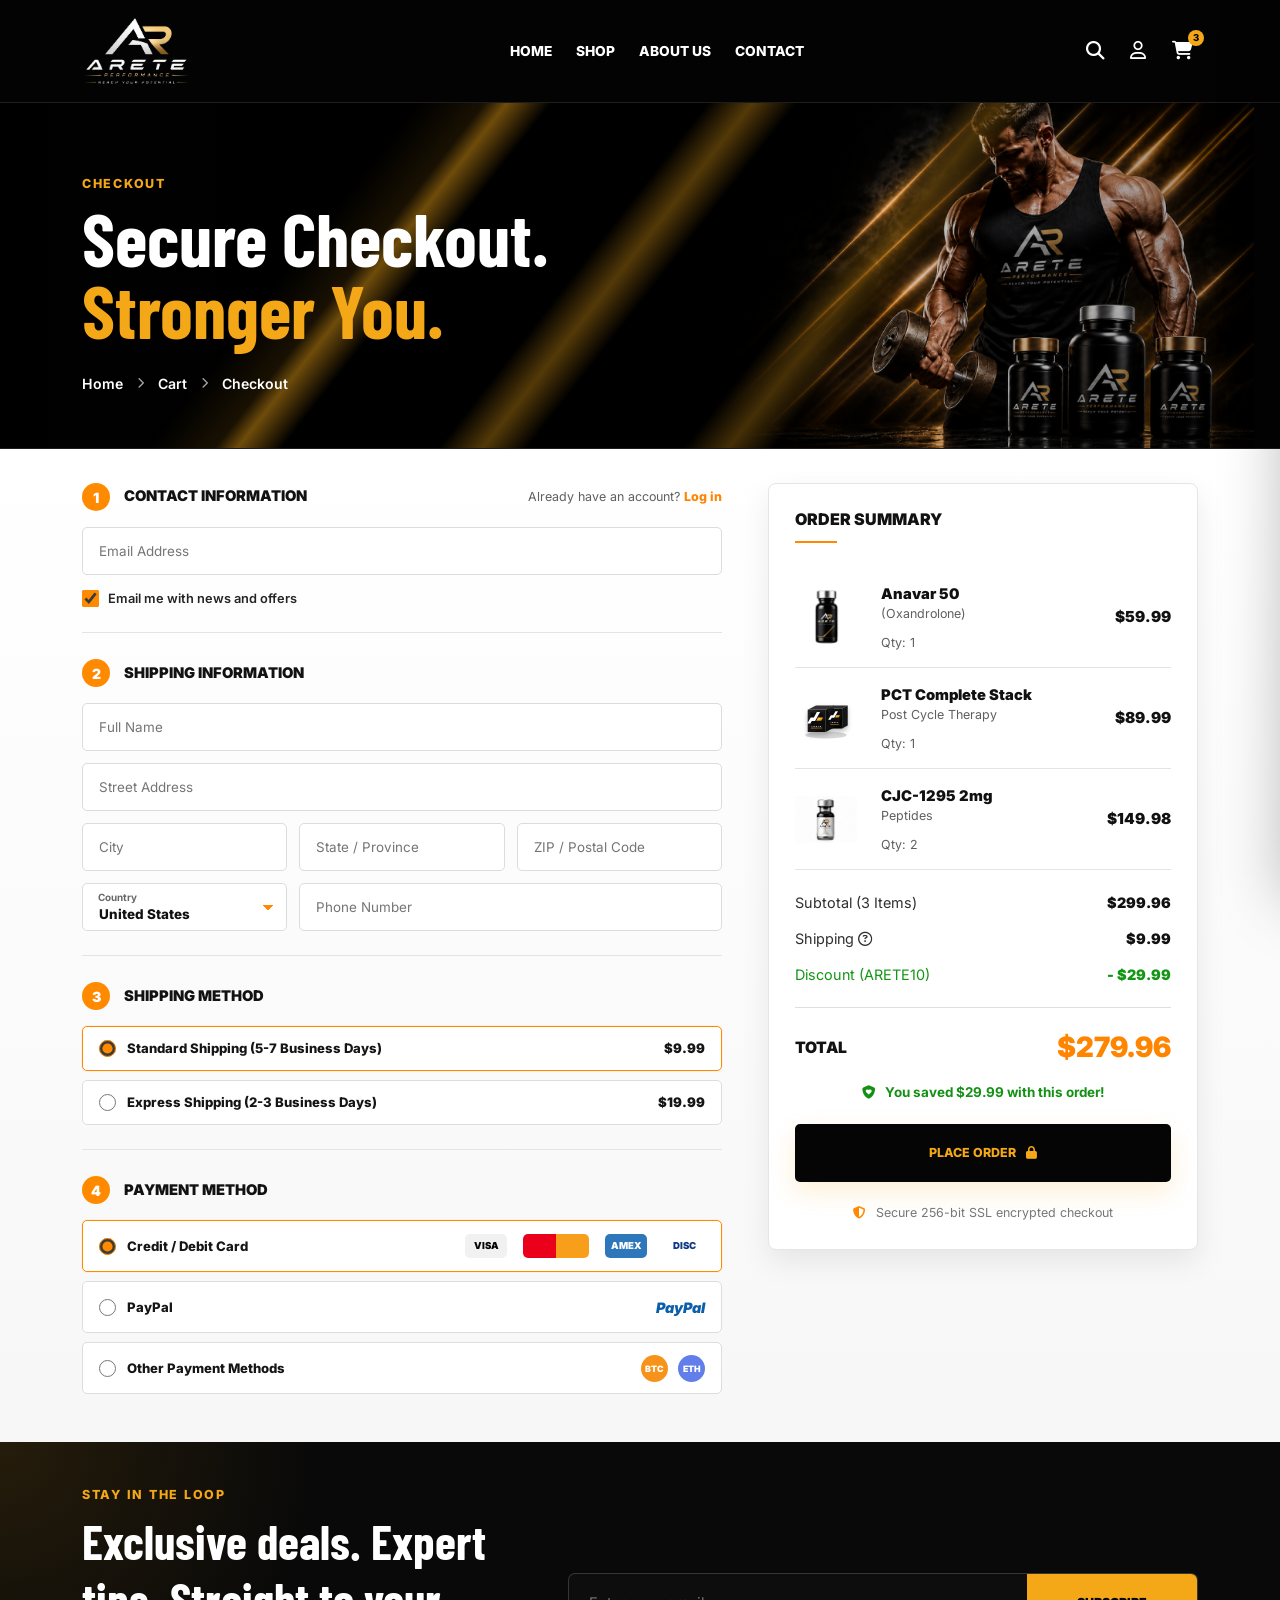
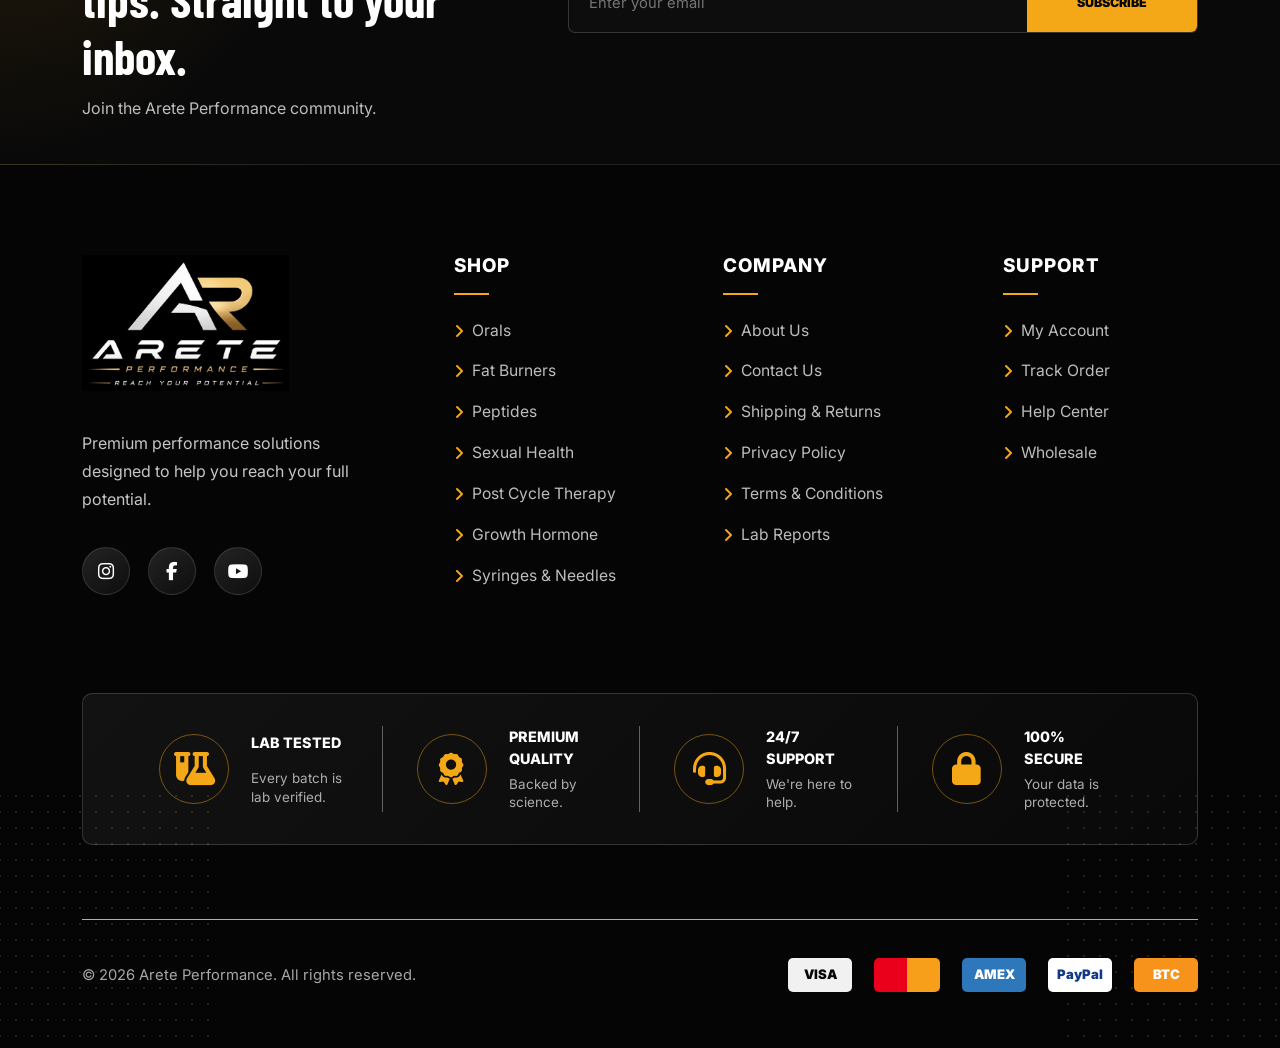
==== checkout.html @ 7a607d38 "backup before execute 007" ====
<!doctype html>
<html lang="en">
<head>
  <meta charset="utf-8">
  <meta name="viewport" content="width=device-width, initial-scale=1">
  <meta name="description" content="Secure checkout for Arete Performance.">
  <title>Checkout | Arete Performance</title>
  <link rel="preconnect" href="https://fonts.googleapis.com">
  <link rel="preconnect" href="https://fonts.gstatic.com" crossorigin>
  <link href="https://fonts.googleapis.com/css2?family=Barlow+Condensed:wght@600;700;800&family=Inter:wght@400;500;600;700;800&display=swap" rel="stylesheet">
  <link href="https://cdn.jsdelivr.net/npm/bootstrap@5.3.3/dist/css/bootstrap.min.css" rel="stylesheet">
  <link href="https://cdnjs.cloudflare.com/ajax/libs/font-awesome/6.7.2/css/all.min.css" rel="stylesheet">
  <link href="assets/css/style.css" rel="stylesheet">
</head>
<body class="checkout-page">
  <header class="site-header">
    <nav class="navbar navbar-expand-lg navbar-dark py-3">
      <div class="container">
        <a class="brand" href="index.html" aria-label="Arete Performance home"><img src="assets/images/logo/logo-transperent.png" alt="Arete Performance"></a>
        <button class="navbar-toggler border-0 shadow-none" type="button" data-bs-toggle="collapse" data-bs-target="#mainNav" aria-controls="mainNav" aria-expanded="false" aria-label="Toggle navigation">
          <span class="navbar-toggler-icon"></span>
        </button>
        <div class="collapse navbar-collapse" id="mainNav">
          <ul class="navbar-nav mx-auto gap-lg-4">
            <li class="nav-item"><a class="nav-link" href="index.html">Home</a></li>
            <li class="nav-item"><a class="nav-link" href="shop.html">Shop</a></li>
            <li class="nav-item"><a class="nav-link" href="index.html#about">About us</a></li>
            <li class="nav-item"><a class="nav-link" href="#contact">Contact</a></li>
          </ul>
          <div class="nav-actions d-flex align-items-center gap-3">
            <button class="icon-btn search-toggle" type="button" aria-label="Search"><i class="fa-solid fa-magnifying-glass"></i></button>
            <button class="icon-btn" type="button" aria-label="Account"><i class="fa-regular fa-user"></i></button>
            <button class="icon-btn cart-btn" type="button" aria-label="Cart"><i class="fa-solid fa-cart-shopping"></i><span class="cart-count">3</span></button>
          </div>
        </div>
      </div>
    </nav>
  </header>

  <main>
    <section class="checkout-hero">
      <div class="container">
        <div class="checkout-hero-copy reveal-up">
          <p class="eyebrow">Checkout</p>
          <h1>Secure Checkout.<br><span>Stronger You.</span></h1>
          <nav class="checkout-breadcrumb" aria-label="Breadcrumb"><a href="index.html">Home</a><i class="fa-solid fa-chevron-right"></i><a href="my-cart.html">Cart</a><i class="fa-solid fa-chevron-right"></i><span>Checkout</span></nav>
        </div>
      </div>
    </section>

    <section class="checkout-main section-space">
      <div class="container">
        <div class="checkout-layout">
          <form class="checkout-form reveal-on-scroll">
            <section class="checkout-step">
              <div class="checkout-step-head">
                <span>1</span>
                <h2>Contact Information</h2>
                <p>Already have an account? <a href="#">Log in</a></p>
              </div>
              <label class="visually-hidden" for="checkoutEmail">Email Address</label>
              <input id="checkoutEmail" type="email" placeholder="Email Address">
              <label class="checkout-check"><input type="checkbox" checked> Email me with news and offers</label>
            </section>

            <section class="checkout-step">
              <div class="checkout-step-head">
                <span>2</span>
                <h2>Shipping Information</h2>
              </div>
              <div class="checkout-fields">
                <label class="visually-hidden" for="fullName">Full Name</label>
                <input id="fullName" class="wide" type="text" placeholder="Full Name">
                <label class="visually-hidden" for="streetAddress">Street Address</label>
                <input id="streetAddress" class="wide" type="text" placeholder="Street Address">
                <label class="visually-hidden" for="city">City</label>
                <input id="city" type="text" placeholder="City">
                <label class="visually-hidden" for="state">State / Province</label>
                <input id="state" type="text" placeholder="State / Province">
                <label class="visually-hidden" for="zip">ZIP / Postal Code</label>
                <input id="zip" type="text" placeholder="ZIP / Postal Code">
                <label class="checkout-select" for="country"><span>Country</span><select id="country"><option>United States</option><option>Canada</option><option>United Kingdom</option></select></label>
                <label class="visually-hidden" for="phone">Phone Number</label>
                <input id="phone" class="span-2" type="tel" placeholder="Phone Number">
              </div>
            </section>

            <section class="checkout-step">
              <div class="checkout-step-head">
                <span>3</span>
                <h2>Shipping Method</h2>
              </div>
              <label class="checkout-option active"><span><input type="radio" name="shipping" checked> Standard Shipping (5-7 Business Days)</span><strong>$9.99</strong></label>
              <label class="checkout-option"><span><input type="radio" name="shipping"> Express Shipping (2-3 Business Days)</span><strong>$19.99</strong></label>
            </section>

            <section class="checkout-step">
              <div class="checkout-step-head">
                <span>4</span>
                <h2>Payment Method</h2>
              </div>
              <label class="checkout-option active payment-option"><span><input type="radio" name="payment" checked> Credit / Debit Card</span><div class="payment-badges mini-payments"><span>VISA</span><span></span><span>AMEX</span><span>DISC</span></div></label>
              <label class="checkout-option payment-option"><span><input type="radio" name="payment"> PayPal</span><strong class="paypal-mark">PayPal</strong></label>
              <label class="checkout-option payment-option"><span><input type="radio" name="payment"> Other Payment Methods</span><div class="crypto-marks"><span>BTC</span><span>ETH</span></div></label>
            </section>
          </form>

          <aside class="checkout-summary reveal-on-scroll" aria-labelledby="checkoutSummaryTitle">
            <h2 id="checkoutSummaryTitle">Order Summary</h2>
            <div class="checkout-summary-items">
              <article>
                <img src="assets/images/product-bottle.png" alt="Anavar 50">
                <div><strong>Anavar 50</strong><span>(Oxandrolone)</span><small>Qty: 1</small></div>
                <b>$59.99</b>
              </article>
              <article>
                <img src="assets/images/category-boxes.svg" alt="PCT Complete Stack">
                <div><strong>PCT Complete Stack</strong><span>Post Cycle Therapy</span><small>Qty: 1</small></div>
                <b>$89.99</b>
              </article>
              <article>
                <img src="assets/images/categories-imgs/peptides.png" alt="CJC-1295">
                <div><strong>CJC-1295 2mg</strong><span>Peptides</span><small>Qty: 2</small></div>
                <b>$149.98</b>
              </article>
            </div>
            <div class="checkout-total-lines">
              <div><span>Subtotal (3 Items)</span><strong>$299.96</strong></div>
              <div><span>Shipping <i class="fa-regular fa-circle-question"></i></span><strong>$9.99</strong></div>
              <div class="discount"><span>Discount (ARETE10)</span><strong>- $29.99</strong></div>
            </div>
            <div class="checkout-total"><span>Total</span><strong>$279.96</strong></div>
            <p class="checkout-savings"><i class="fa-solid fa-shield-heart"></i> You saved $29.99 with this order!</p>
            <button class="btn btn-gold w-100" type="button">Place order <i class="fa-solid fa-lock"></i></button>
            <p class="checkout-secure"><i class="fa-solid fa-shield-halved"></i> Secure 256-bit SSL encrypted checkout</p>
          </aside>
        </div>
      </div>
    </section>

    <section class="shop-newsletter">
      <div class="container">
        <div class="shop-newsletter-inner">
          <div>
            <p class="eyebrow">Stay in the loop</p>
            <h2>Exclusive deals. Expert tips. Straight to your inbox.</h2>
            <p>Join the Arete Performance community.</p>
          </div>
          <form class="newsletter">
            <label class="visually-hidden" for="checkoutNewsletter">Email</label>
            <input id="checkoutNewsletter" type="email" placeholder="Enter your email" required>
            <button type="submit">Subscribe</button>
          </form>
        </div>
      </div>
    </section>
  </main>

    <footer class="site-footer" id="contact">
    <div class="container">
      <div class="footer-main">
        <div class="footer-brand-block">
          <a class="brand footer-brand" href="#home"><img src="assets/images/logo/logo.png" alt="Arete Performance"></a>
          <p class="footer-copy">Premium performance solutions designed to help you reach your full potential.</p>
          <div class="socials"><a href="#" aria-label="Instagram"><i class="fa-brands fa-instagram"></i></a><a href="#" aria-label="Facebook"><i class="fa-brands fa-facebook-f"></i></a><a href="#" aria-label="Youtube"><i class="fa-brands fa-youtube"></i></a></div>
        </div>
        <div class="footer-links">
          <h3>Shop</h3>
          <a href="#products">Orals</a><a href="#products">Fat Burners</a><a href="#products">Peptides</a><a href="#products">Sexual Health</a><a href="#products">Post Cycle Therapy</a><a href="#products">Growth Hormone</a><a href="#products">Syringes &amp; Needles</a>
        </div>
        <div class="footer-links">
          <h3>Company</h3>
          <a href="#about">About Us</a><a href="#contact">Contact Us</a><a href="#">Shipping &amp; Returns</a><a href="#">Privacy Policy</a><a href="#">Terms &amp; Conditions</a><a href="#">Lab Reports</a>
        </div>
        <div class="footer-links">
          <h3>Support</h3>
          <a href="#">My Account</a><a href="#">Track Order</a><a href="#">Help Center</a><a href="#">Wholesale</a>
        </div>
        <!-- <div class="footer-newsletter">
          <h3>Newsletter</h3>
          <p>Get special offers, free giveaways and once-in-a-lifetime deals.</p>
          <form class="newsletter"><label class="visually-hidden" for="email">Email</label><input id="email" type="email" placeholder="Enter your email" required><button type="submit" aria-label="Subscribe"><i class="fa-solid fa-arrow-right"></i></button></form>
          <div class="footer-assurance"><i class="fa-solid fa-cube"></i><div><strong>Discreet Shipping</strong><span>Private &amp; secure delivery</span></div></div>
          <div class="footer-assurance"><i class="fa-solid fa-shield-halved"></i><div><strong>Secure Payments</strong><span>100% secure &amp; trusted</span></div></div>
        </div> -->
      </div>
      <div class="footer-feature-strip">
        <div><i class="fa-solid fa-flask-vial"></i><strong>Lab Tested</strong><span>Every batch is lab verified.</span></div>
        <div><i class="fa-solid fa-award"></i><strong>Premium Quality</strong><span>Backed by science.</span></div>
        <div><i class="fa-solid fa-headset"></i><strong>24/7 Support</strong><span>We're here to help.</span></div>
        <div><i class="fa-solid fa-lock"></i><strong>100% Secure</strong><span>Your data is protected.</span></div>
      </div>
      <div class="footer-bottom"><span>&copy; 2026 Arete Performance. All rights reserved.</span><div class="payment-badges"><span>VISA</span><span></span><span>AMEX</span><span>PayPal</span><span>BTC</span></div></div>
    </div>
  </footer>

  <div class="search-panel" aria-hidden="true">
    <button class="panel-close search-close" type="button" aria-label="Close search"><i class="fa-solid fa-xmark"></i></button>
    <div class="search-box">
      <p class="eyebrow">Search products</p>
      <form class="search-form">
        <label class="visually-hidden" for="siteSearch">Search</label>
        <input id="siteSearch" type="search" placeholder="Search Orals, Peptides, HGH..." autocomplete="off">
        <button type="submit"><i class="fa-solid fa-magnifying-glass"></i></button>
      </form>
      <div class="search-results" aria-live="polite"></div>
    </div>
  </div>

  <div class="cart-overlay" aria-hidden="true"></div>
  <aside class="cart-drawer" aria-hidden="true" aria-label="Shopping cart">
    <div class="cart-head">
      <div><p class="eyebrow">Your cart</p><h2>Shopping Cart</h2></div>
      <button class="panel-close cart-close" type="button" aria-label="Close cart"><i class="fa-solid fa-xmark"></i></button>
    </div>
    <div class="cart-items"></div>
    <div class="cart-empty">Your cart is empty.</div>
    <div class="cart-summary">
      <div><span>Subtotal</span><strong class="cart-subtotal">$0.00</strong></div>
      <p>Taxes and shipping calculated at checkout.</p>
      <button class="btn btn-gold w-100" type="button">Checkout <i class="fa-solid fa-arrow-right"></i></button>
    </div>
  </aside>

  <div class="toast-container position-fixed bottom-0 end-0 p-3"><div id="cartToast" class="toast" role="status"><div class="toast-body">Product added to your cart.</div></div></div>
  <script src="https://cdn.jsdelivr.net/npm/bootstrap@5.3.3/dist/js/bootstrap.bundle.min.js"></script>
  <script src="assets/js/main.js"></script>
</body>
</html>
---- assets/css/style.css ----
:root {
  /* --color-primary: #f9dda0; */
  --color-primary: #f5a817;
  --color-primary-light: #ffc14d;
  --color-black: #050505;
  --color-dark: #101010;
  --color-card: #181818;
  --color-white: #ffffff;
  --color-text: #121212;
  --color-muted: #707070;
  --color-border: #dedede;
  --color-surface: #f7f7f7;
  --font-body: "Inter", sans-serif;
  --font-display: "Barlow Condensed", sans-serif;
  --radius: 8px;
  --shadow: 0 12px 34px rgba(0, 0, 0, .1);
}

* {
  box-sizing: border-box;
}

html {
  scroll-behavior: smooth;
}

body {
  margin: 0;
  color: var(--color-text);
  font-family: var(--font-body);
  background: var(--color-white);
  overflow-x: hidden;
}

main section {
  position: relative;
}

main section::selection {
  color: var(--color-black);
  background: var(--color-primary);
}

body.panel-open {
  overflow: hidden;
}

a {
  color: inherit;
  text-decoration: none;
}

img {
  max-width: 100%;
}

.section-space {
  padding: 62px 0;
}

.eyebrow {
  margin: 0 0 8px;
  color: var(--color-primary);
  font-size: .78rem;
  font-weight: 800;
  letter-spacing: .14em;
  text-transform: uppercase;
}

.testimonial-stats strong,
.testimonial-heading h2,
.section-heading h2,
.why-intro h2 {
  margin: 0;
  font-family: var(--font-display);
  font-size: clamp(2rem, 4vw, 2.7rem);
  font-weight: 700;
}

.section-heading h2,
.why-intro h2 {
  overflow: hidden;
}

.animated-heading .heading-word {
  display: inline-block;
  white-space: nowrap;
}

.animated-heading .heading-char {
  display: inline-block;
  opacity: 1;
  transform: translateY(0) rotate(0deg);
}

.animated-heading.is-visible .heading-char,
.animated-heading.heading-ready .heading-char {
  animation: headingCharReveal .65s cubic-bezier(.2, .82, .24, 1) both;
  animation-delay: calc(var(--char-index, 0) * 28ms);
}

.animated-heading .heading-space {
  display: inline-block;
  width: .28em;
}

.site-header {
  position: fixed;
  top: 0;
  right: 0;
  left: 0;
  z-index: 1030;
  background: rgba(0, 0, 0, .84);
  border-bottom: 1px solid rgba(255, 255, 255, .1);
  transition: background .28s ease, border-color .28s ease, box-shadow .28s ease, backdrop-filter .28s ease;
}

.site-header.is-scrolled,
.site-header.menu-open {
  background: rgba(3, 3, 3, .95);
  border-bottom-color: rgba(255, 255, 255, .14);
  box-shadow: 0 12px 30px rgba(0, 0, 0, .28);
  backdrop-filter: blur(12px);
}

.brand {
  display: inline-flex;
  align-items: center;
  color: var(--color-white);
}

.brand {
  width: 150px;
  height: 70px;
}
.brand img {
  width: 100%;
  height: 100%;
  object-fit: contain;
  object-position: left;
}

.footer-brand img {
  width: 138px;
  height: 76px;
}

.navbar .nav-link {
  position: relative;
  padding: 10px 0 !important;
  color: var(--color-white);
  font-size: .86rem;
  font-weight: 800;
  text-transform: uppercase;
}

.navbar .nav-link::after {
  content: "";
  position: absolute;
  right: 50%;
  bottom: 0;
  left: 50%;
  height: 2px;
  background: var(--color-primary);
  transition: .25s;
}

.navbar .nav-link:hover,
.navbar .nav-link.active {
  color: var(--color-primary);
}

.navbar .nav-link:hover::after,
.navbar .nav-link.active::after {
  right: 0;
  left: 0;
}

.icon-btn {
  position: relative;
  padding: 5px;
  color: var(--color-white);
  font-size: 1.15rem;
  border: 0;
  background: transparent;
  transition: color .25s, transform .25s;
}

.icon-btn:hover {
  color: var(--color-primary);
  transform: translateY(-2px);
}

.cart-btn span {
  position: absolute;
  top: -2px;
  right: -6px;
  display: grid;
  width: 16px;
  height: 16px;
  place-items: center;
  color: var(--color-black);
  font-size: .6rem;
  font-weight: 800;
  background: var(--color-primary);
  border-radius: 50%;
}

.hero {
  position: relative;
  /* min-height: 704px; */
  height: 800px;
  color: var(--color-white);
  background: var(--color-black) url("../images/hero-performance.png") center bottom/cover no-repeat;
  overflow: hidden;
}

.hero::after {
  content: "";
  position: absolute;
  inset: -25%;
  background: linear-gradient(120deg, transparent 31%, rgba(245, 168, 23, .08) 35%, rgba(255, 193, 77, .44) 36%, rgba(245, 168, 23, .07) 37%, transparent 42%, transparent 49%, rgba(255, 193, 77, .35) 50%, transparent 52%, transparent 59%, rgba(255, 193, 77, .32) 60%, transparent 62%);
  transform: translateX(-45%);
  animation: lightSweep 6s ease-in-out infinite;
  pointer-events: none;
}

.hero::before {
  content: "";
  position: absolute;
  inset: 0;
  background: radial-gradient(circle at 76% 48%, rgba(245, 168, 23, .12), transparent 25%), linear-gradient(90deg, rgba(0, 0, 0, .98) 0%, rgba(0, 0, 0, .9) 30%, rgba(0, 0, 0, .28) 64%, rgba(0, 0, 0, .05));
}

.hero-content {
  position: relative;
  z-index: 1;
  padding-top: 92px;
}

/* .hero-content.container {
  max-width: 1480px;
} */

.min-vh-hero {
  /* min-height: 486px; */
  min-height: 600px;
}

.hero h1 {
  max-width: 570px;
  margin: 0;
  font-family: var(--font-display);
  font-size: clamp(4.05rem, 6.2vw, 6.25rem);
  font-weight: 800;
  line-height: .82;
  text-transform: uppercase;
  text-shadow: 0 7px 22px rgba(0, 0, 0, .45);
}

.hero h1 span {
  display: block;
  color: var(--color-primary);
}

.hero-copy {
  max-width: 430px;
  margin: 22px 0 0;
  color: #f0f0f0;
  font-size: 1.06rem;
  font-weight: 500;
  line-height: 1.7;
}

.hero-product-stage {
  position: absolute;
  top: 94px;
  right: 10px;
  width: min(800px, 54vw);
  height: 610px;
  pointer-events: none;
}

.hero-product-stage::before {
  content: "";
  position: absolute;
  right: 8%;
  bottom: 14px;
  width: 480px;
  height: 80px;
  background: radial-gradient(ellipse, rgba(0, 0, 0, .66), transparent 68%);
  filter: blur(6px);
}

.hero-shirt-logo {
  position: absolute;
  top: 246px;
  right: 254px;
  width: 192px;
  height: auto;
  object-fit: contain;
  filter: drop-shadow(0 8px 12px rgba(0, 0, 0, .45));
  opacity: .96;
}

.hero-bottle {
  position: absolute;
  object-fit: contain;
  filter: drop-shadow(0 20px 24px rgba(0, 0, 0, .55));
  animation: productFloat 5.5s ease-in-out infinite;
}

.hero-bottle-lg {
  right: 124px;
  bottom: 3px;
  width: 170px;
  height: 236px;
  z-index: 2;
}

.hero-bottle-md {
  right: 8px;
  bottom: 4px;
  width: 132px;
  height: 184px;
  filter: sepia(.28) saturate(1.35) drop-shadow(0 18px 22px rgba(0, 0, 0, .55));
  animation-delay: .55s;
}

.hero-bottle-sm {
  right: 302px;
  bottom: 4px;
  width: 112px;
  height: 158px;
  filter: brightness(.62) contrast(1.2) drop-shadow(0 16px 18px rgba(0, 0, 0, .55));
  animation-delay: .25s;
}

.btn {
  padding: 15px 31px;
  font-size: .78rem;
  font-weight: 800;
  text-transform: uppercase;
  border-radius: 5px;
}

.btn i {
  margin-left: 10px;
}

.btn-gold {
  color: var(--color-black);
  background: linear-gradient(135deg, var(--color-primary-light), var(--color-primary));
  border: 0;
  box-shadow: 0 10px 24px rgba(245, 168, 23, .18);
  transition: transform .25s, box-shadow .25s, filter .25s;
}

.btn-gold:hover {
  color: var(--color-black);
  background: var(--color-primary-light);
  transform: translateY(-2px);
  box-shadow: 0 16px 34px rgba(245, 168, 23, .28);
  filter: saturate(1.08);
}

.btn-outline-light-custom {
  color: var(--color-white);
  border: 1px solid #777;
  transition: transform .25s, border-color .25s, background .25s;
}

.btn-outline-light-custom:hover {
  color: var(--color-black);
  background: var(--color-white);
  transform: translateY(-2px);
}

.hero-features {
  max-width: 650px;
  border-top: 1px solid rgba(255, 255, 255, .24);
}

.hero-feature {
  display: flex;
  align-items: center;
  gap: 12px;
  margin: 23px 0;
  padding: 0 22px;
  border-right: 1px solid rgba(255, 255, 255, .2);
}

.hero-feature i {
  display: grid;
  min-width: 38px;
  height: 38px;
  place-items: center;
  color: var(--color-primary);
  font-size: 20px;
  border: 1px solid var(--color-primary);
  border-radius: 50%;
}

.hero-feature span {
  font-size: .7rem;
  font-weight: 700;
  line-height: 1.5;
  text-transform: uppercase;
}

.categories {
  background: linear-gradient(180deg, #fff 0%, #f8f8f8 100%);
}

.btn-light-outline {
  background: var(--color-white);
  border: 1px solid var(--color-border);
  box-shadow: 0 3px 10px rgba(0, 0, 0, .04);
}

.category-card {
  position: relative;
  min-height: 230px;
  padding: 20px;
  background: var(--color-white);
  border: 1px solid #e8e8e8;
  border-radius: var(--radius);
  box-shadow: 0 3px 12px rgba(0, 0, 0, .04);
  transition: transform .28s cubic-bezier(.2, .82, .24, 1), box-shadow .28s, border-color .28s;
  overflow: hidden;
}

.category-card::before {
  content: "";
  position: absolute;
  inset: 0;
  background: linear-gradient(135deg, rgba(245, 168, 23, .09), transparent 42%);
  opacity: 0;
  transition: opacity .25s;
}

.category-card:hover {
  transform: translateY(-8px);
  border-color: rgba(245, 168, 23, .45);
  box-shadow: 0 18px 38px rgba(0, 0, 0, .13);
}

.category-card:hover::before {
  opacity: 1;
}

.category-card>img {
  display: block;
  /* width: 130px; */
  width: 180px;
  height: 160px;
  margin: 0 auto 8px;
  object-fit: contain;
}

.category-card>img.category-art {
  width: 175px;
  height: 160px;
}

.wide-card>img.syringe-art {
  width: min(360px, 100%);
  height: 162px;
}

.category-card>div {
  display: flex;
  align-items: center;
  justify-content: space-between;
  gap: 10px;
}

.category-card h3 {
  margin: 0;
  font-size: .9rem;
  font-weight: 700;
}

.category-card div>i {
  display: grid;
  min-width: 28px;
  height: 28px;
  place-items: center;
  color: var(--color-primary);
  border: 1px solid var(--color-primary);
  border-radius: 50%;
  transition: color .25s, background .25s, transform .25s;
}

.category-card:hover div>i {
  color: var(--color-black);
  background: var(--color-primary);
  transform: translateX(3px);
}

.why-section {
  background: var(--color-white);
  box-shadow: inset 0 1px 0 #ededed, inset 0 -1px 0 #ededed;
}

.why-intro p:last-child {
  margin: 18px 0 0;
  color: var(--color-muted);
  font-size: .85rem;
  line-height: 1.7;
}

.benefit {
  height: 100%;
  padding: 10px 20px;
  text-align: center;
  border-right: 1px solid var(--color-border);
  transition: transform .28s, background .28s, box-shadow .28s;
}

.benefit:hover {
  transform: translateY(-6px);
  background: linear-gradient(180deg, rgba(245, 168, 23, .07), transparent);
  border-right: 1px solid var(--color-primary);
}

.benefit>i {
  color: var(--color-primary);
  font-size: 42px;
  transition: transform .28s, filter .28s;
}

.benefit:hover>i {
  transform: translateY(-3px) scale(1.08);
  filter: drop-shadow(0 8px 14px rgba(245, 168, 23, .24));
}

.benefit h3 {
  margin: 15px 0 10px;
  font-size: 1rem;
  font-weight: 700;
}

.benefit p {
  margin: 0;
  color: var(--color-muted);
  font-size: .78rem;
  line-height: 1.55;
}

.bestsellers {
  position: relative;
  color: var(--color-white);
  background: radial-gradient(circle at 82% 12%, #292929, var(--color-black) 48%);
  overflow: hidden;
}

.bestsellers::before {
  content: "";
  position: absolute;
  inset: 0;
  background: linear-gradient(110deg, transparent 8%, rgba(245, 168, 23, .06) 18%, transparent 28%, transparent 68%, rgba(245, 168, 23, .05) 78%, transparent);
  pointer-events: none;
}

.bestsellers .container {
  position: relative;
  z-index: 1;
}

.product-slider {
  position: relative;
}

.slider-arrow {
  position: absolute;
  top: 53%;
  z-index: 2;
  display: grid;
  width: 48px;
  height: 48px;
  place-items: center;
  color: var(--color-white);
  background: rgba(0, 0, 0, .78);
  border: 1px solid #5f5f5f;
  border-radius: 50%;
  transition: color .25s, border-color .25s, transform .25s;
}

.slider-arrow:hover {
  color: var(--color-primary);
  border-color: var(--color-primary);
  transform: translateY(-2px);
}

.slider-prev {
  left: -58px;
}

.slider-next {
  right: -58px;
}

.section-heading.light a {
  color: var(--color-white);
  font-size: .75rem;
  font-weight: 700;
  text-transform: uppercase;
}

.section-heading.light a i {
  margin-left: 10px;
  color: var(--color-primary);
}

.product-card {
  position: relative;
  height: 100%;
  min-height: 292px;
  padding: 18px;
  display: flex;
  flex-direction: column;
  background: linear-gradient(145deg, rgba(255, 255, 255, .08), rgba(255, 255, 255, .03));
  border: 1px solid #484848;
  border-radius: var(--radius);
  transition: transform .28s cubic-bezier(.2, .82, .24, 1), border-color .28s, box-shadow .28s, background .28s;
  overflow: hidden;
  backdrop-filter: blur(4px);
}

.product-card::before {
  content: "";
  position: absolute;
  inset: 0;
  background: linear-gradient(120deg, transparent 0%, rgba(255, 255, 255, .12) 42%, transparent 64%);
  transform: translateX(-120%);
  transition: transform .55s ease;
  pointer-events: none;
}

.product-card:hover {
  transform: translateY(-9px);
  border-color: var(--color-primary);
  box-shadow: 0 24px 44px rgba(0, 0, 0, .34);
}

.product-card:hover::before {
  transform: translateX(120%);
}

.product-card img {
  display: block;
  width: 145px;
  height: 180px;
  margin: 0 auto;
  object-fit: contain;
}

.product-card h3 {
  margin: 10px 0 5px;
  font-size: .9rem;
}

.product-card small {
  display: block;
  min-height: 34px;
  color: #a9a9a9;
  font-size: .68rem;
}

.product-card>div {
  display: flex;
  align-items: center;
  justify-content: space-between;
  margin-top: auto;
}

.product-card strong {
  font-size: .85rem;
}

.product-card button {
  display: grid;
  width: 34px;
  height: 34px;
  place-items: center;
  color: var(--color-black);
  background: var(--color-primary);
  border: 0;
  border-radius: 50%;
  transition: transform .25s, box-shadow .25s, background .25s;
}

.product-card button:hover {
  transform: scale(1.12) rotate(-6deg);
  background: var(--color-primary-light);
  box-shadow: 0 10px 20px rgba(245, 168, 23, .32);
}

.tag {
  position: absolute;
  top: 12px;
  left: 12px;
  z-index: 1;
  padding: 4px 7px;
  color: var(--color-black);
  font-size: .5rem;
  font-weight: 800;
  text-transform: uppercase;
  background: var(--color-primary);
  border-radius: 3px;
}

.testimonials {
  position: relative;
  overflow: hidden;
  /* background: linear-gradient(180deg, #fafafa 0%, #fff 68%, #070707 68%, #070707 100%); */
}

.testimonials::before {
  content: "";
  position: absolute;
  inset: 0 0 auto;
  height: 300px;
  background: radial-gradient(circle at 50% 0, rgba(0, 0, 0, .06), transparent 58%);
  pointer-events: none;
}

.testimonials .container {
  position: relative;
  z-index: 1;
}

.testimonial-heading>p:last-child {
  max-width: 620px;
  margin: 15px auto 0;
  color: #777;
  font-size: .95rem;
  font-weight: 500;
  line-height: 1.65;
}

.testimonial-carousel {
  position: relative;
  /* max-width: 1040px; */
  /* margin: 48px auto 0; */
  padding: 0 58px;
}

.testimonial-viewport {
  overflow: hidden;
}

.testimonial-track {
  display: flex;
  gap: 26px;
  padding: 18px 2px 28px;
  overflow-x: auto;
  scroll-behavior: smooth;
  scroll-snap-type: x mandatory;
  scrollbar-width: none;
}

.testimonial-track::-webkit-scrollbar {
  display: none;
}

.testimonial-slide {
  flex: 0 0 calc((100% - 52px) / 3);
  scroll-snap-align: center;
}

.quote-card {
  position: relative;
  display: flex;
  min-height: 346px;
  height: 100%;
  margin: 0;
  padding: 34px 34px 30px;
  flex-direction: column;
  background: var(--color-white);
  border: 1px solid #dedede;
  border-radius: 16px;
  box-shadow: 0 14px 30px rgba(0, 0, 0, .08);
  overflow: hidden;
  transition: transform .28s, border-color .28s, box-shadow .28s;
}

.quote-card:hover {
  transform: translateY(-7px);
  border-color: rgba(245, 168, 23, .55);
  box-shadow: 0 23px 48px rgba(0, 0, 0, .16);
}

.testimonial-slide.is-featured .quote-card {
  min-height: 346px;
  margin-top: 0;
  box-shadow: 0 19px 42px rgba(0, 0, 0, .13);
}

.quote-card::before,
.quote-card::after {
  content: "";
  position: absolute;
  right: -26px;
  bottom: -36px;
  width: 172px;
  height: 82px;
  border-radius: 100% 0 0 0;
  transform: rotate(-13deg);
  pointer-events: none;
}

.quote-card::before {
  right: -18px;
  bottom: -27px;
  background: linear-gradient(135deg, #ffc14d, #c87600 70%);
}

.quote-card::after {
  right: -34px;
  bottom: -42px;
  background: #090909;
}

.quote-card>i {
  color: var(--color-primary);
  font-size: 2.55rem;
  line-height: 1;
  transition: transform .28s;
}

.quote-card:hover>i {
  transform: translateY(-3px) rotate(-5deg);
}

.quote-card p {
  display: -webkit-box;
  min-height: calc(1.55em * 3);
  max-height: calc(1.55em * 3);
  margin: 30px 0 26px;
  overflow: hidden;
  font-size: 1.03rem;
  line-height: 1.55;
  -webkit-box-orient: vertical;
  -webkit-line-clamp: 3;
  cursor: pointer;
}

.quote-card.is-expanded p {
  display: block;
  max-height: none;
  overflow: visible;
  -webkit-line-clamp: unset;
}

.quote-card figcaption {
  position: relative;
  z-index: 1;
  display: flex;
  align-items: center;
  gap: 16px;
  margin-top: auto;
  padding-top: 22px;
  border-top: 1px solid #ddd;
}

.quote-card figcaption::before {
  content: "";
  position: absolute;
  top: -1px;
  left: 0;
  width: 38px;
  height: 2px;
  background: var(--color-primary);
}

.quote-card figcaption>img {
  width: 68px;
  height: 68px;
  object-fit: cover;
  background: #111;
  border: 3px solid var(--color-primary);
  border-radius: 50%;
  box-shadow: 0 7px 16px rgba(0, 0, 0, .16);
}

.quote-card strong,
.quote-card small,
.quote-card .rating {
  display: block;
}

.quote-card strong {
  color: #111;
  font-size: .94rem;
  font-weight: 800;
}

.quote-card small {
  margin-top: 4px;
  color: #777;
  font-size: .84rem;
}

.quote-card .rating {
  margin-top: 9px;
  color: var(--color-primary);
  font-size: .86rem;
  letter-spacing: .15em;
}

.testimonial-nav {
  position: absolute;
  top: 43%;
  z-index: 3;
  display: grid;
  width: 50px;
  height: 50px;
  place-items: center;
  color: var(--color-white);
  background: #050505;
  border: 0;
  border-radius: 50%;
  box-shadow: 0 10px 24px rgba(0, 0, 0, .18);
  transition: background .25s, transform .25s;
}

.testimonial-nav:hover {
  background: var(--color-primary);
  transform: translateY(-2px);
}

.testimonial-prev {
  left: -10px;
}

.testimonial-next {
  right: -10px;
}

.testimonial-pagination {
  display: flex;
  justify-content: center;
  gap: 12px;
  margin-top: 2px;
}

.testimonial-pagination button {
  width: 11px;
  height: 11px;
  padding: 0;
  background: #d3d3d3;
  border: 0;
  border-radius: 50%;
  transition: background .25s, transform .25s;
}

.testimonial-pagination button.is-active {
  background: var(--color-primary);
  transform: scale(1.14);
}

.testimonial-stats {
  display: grid;
  /* max-width: 980px; */
  margin: 38px auto 0;
  padding: 31px 0px;
  grid-template-columns: repeat(4, 1fr);
  color: var(--color-white);
  background: linear-gradient(135deg, #070707, #141414);
  border-radius: 14px;
  box-shadow: 0 18px 38px rgba(0, 0, 0, .16);
}

.testimonial-stats>div {
  display: grid;
  grid-template-columns: auto 1fr;
  column-gap: 18px;
  align-items: center;
  padding: 0 22px;
  /* border-right: 1px solid rgba(255, 255, 255, .72); */
  border-right: 1px solid rgb(245 168 23 / 48%);
}

.testimonial-stats>div:last-child {
  border-right: 0;
}

.testimonial-stats i {
  grid-row: span 2;
  color: var(--color-primary);
  font-size: 2.45rem;
}

/* .testimonial-stats strong {
  font-family: var(--font-display);
  font-size: 2.65rem;
  font-weight: 800;
  line-height: .85;
} */

.testimonial-stats span {
  margin-top: 6px;
  font-size: .74rem;
  font-weight: 500;
}

.site-footer {
  position: relative;
  padding: 90px 0 56px;
  color: #bdbdbd;
  background: var(--color-black);
  /* background: radial-gradient(circle at 16% 18%, rgba(255, 255, 255, .07), transparent 24%), radial-gradient(circle at 82% 12%, rgba(255, 255, 255, .05), transparent 25%), linear-gradient(135deg, #101114 0%, #050505 54%, #090909 100%); */
  overflow: hidden;
}

.site-footer::before,
.site-footer::after {
  content: "";
  position: absolute;
  bottom: 0;
  width: 260px;
  height: 260px;
  opacity: .22;
  background-image: radial-gradient(rgba(245, 168, 23, .75) 1.4px, transparent 1.4px);
  background-size: 16px 16px;
  pointer-events: none;
}

.site-footer::before {
  left: -40px;
}

.site-footer::after {
  right: -40px;
}

.footer-copy {
  max-width: 270px;
  margin: 32px 0 34px;
  color: #c6c6c6;
  font-size: 1rem;
  line-height: 1.75;
}

.socials {
  display: flex;
  gap: 18px;
}

.socials a {
  display: grid;
  width: 48px;
  height: 48px;
  place-items: center;
  color: var(--color-white);
  font-size: 1.15rem;
  background: linear-gradient(145deg, rgba(255, 255, 255, .12), rgba(255, 255, 255, .04));
  border: 1px solid rgba(255, 255, 255, .12);
  border-radius: 50%;
  transition: color .25s, border-color .25s, transform .25s;
}

.socials a:hover {
  color: var(--color-primary);
  border-color: rgba(245, 168, 23, .45);
  transform: translateY(-2px);
}

.footer-main {
  position: relative;
  z-index: 1;
  display: grid;
  /* grid-template-columns: 1.35fr .9fr .95fr .85fr 1.55fr; */
  grid-template-columns: 1.35fr .9fr .95fr .85fr;
  gap: 62px;
  align-items: start;
}

.footer-brand {
  width: 238px;
  height: 136px;
}

.footer-brand img {
  width: 100%;
  height: 100%;
  object-fit: contain;
  object-position: left center;
}

.site-footer h3,
.footer-assurance strong,
.footer-feature-strip strong {
  font-weight: 800;
  text-transform: uppercase;
}

.site-footer h3 {
  position: relative;
  margin: 0 0 44px;
  color: var(--color-white);
  font-size: 1.18rem;
  letter-spacing: .06em;
}

.site-footer h3::after {
  content: "";
  position: absolute;
  left: 0;
  bottom: -17px;
  width: 35px;
  height: 2px;
  background: var(--color-primary);
}

.footer-links a {
  position: relative;
  display: block;
  margin-bottom: 22px;
  padding-left: 18px;
  color: #bdbdbd;
  font-size: .98rem;
  line-height: 1.2;
  transition: color .25s, transform .25s;
}

.footer-links a::before {
  content: "\f105";
  position: absolute;
  left: 0;
  top: 0;
  color: var(--color-primary);
  font-family: "Font Awesome 6 Free";
  font-weight: 900;
}

.footer-links a:hover {
  color: var(--color-primary);
  transform: translateX(4px);
}

.footer-feature-strip>div,
.footer-assurance,
.payment-badges span,
.socials a {
  transition: transform .25s, border-color .25s, box-shadow .25s, background .25s;
}

.footer-feature-strip>div:hover {
  transform: translateY(-4px);
}

.footer-feature-strip>div:hover i,
.footer-assurance:hover i {
  transform: scale(1.08);
}

.footer-feature-strip i,
.footer-assurance i {
  transition: transform .25s, filter .25s;
}

.footer-feature-strip>div:hover i,
.footer-assurance:hover i {
  filter: drop-shadow(0 10px 18px rgba(245, 168, 23, .3));
}

.footer-assurance:hover {
  border-color: rgba(245, 168, 23, .42);
  background: rgba(245, 168, 23, .055);
}

.payment-badges span:hover {
  transform: translateY(-3px);
  box-shadow: 0 10px 18px rgba(0, 0, 0, .28);
}

.footer-newsletter>p {
  margin: 0 0 26px;
  color: #bdbdbd;
  font-size: .98rem;
  line-height: 1.7;
}

.newsletter {
  display: flex;
  height: 60px;
  margin: 0 0 30px;
  background: rgba(255, 255, 255, .02);
  border: 1px solid rgba(255, 255, 255, .17);
  border-radius: 7px;
  overflow: hidden;
}

.newsletter input {
  min-width: 0;
  flex: 1;
  padding: 0 20px;
  color: var(--color-white);
  font-size: .92rem;
  background: transparent;
  border: 0;
  outline: 0;
}

.newsletter button {
  width: 62px;
  color: var(--color-black);
  background: var(--color-primary);
  border: 0;
  font-size: 1.4rem;
}

.footer-assurance {
  display: flex;
  align-items: center;
  gap: 18px;
  margin-top: 20px;
  padding: 20px 22px;
  background: rgba(255, 255, 255, .025);
  border: 1px solid rgba(255, 255, 255, .14);
  border-radius: 8px;
}

.footer-assurance i {
  color: var(--color-primary);
  font-size: 2.15rem;
}

.footer-assurance strong,
.footer-assurance span {
  display: block;
}

.footer-assurance strong {
  color: var(--color-white);
  font-size: .94rem;
}

.footer-assurance span {
  margin-top: 5px;
  color: #aaa;
  font-size: .86rem;
}

.footer-feature-strip {
  position: relative;
  z-index: 1;
  display: grid;
  margin-top: 86px;
  padding: 32px 42px;
  grid-template-columns: repeat(4, 1fr);
  background: linear-gradient(135deg, rgba(255, 255, 255, .055), rgba(255, 255, 255, .02));
  border: 1px solid rgba(255, 255, 255, .16);
  border-radius: 10px;
}

.footer-feature-strip>div {
  display: grid;
  grid-template-columns: auto 1fr;
  column-gap: 22px;
  align-items: center;
  padding: 0 34px;
  border-right: 1px solid rgba(255, 255, 255, .35);
}

.footer-feature-strip>div:last-child {
  border-right: 0;
}

.footer-feature-strip i {
  display: grid;
  grid-row: span 2;
  width: 70px;
  height: 70px;
  place-items: center;
  color: var(--color-primary);
  font-size: 2.05rem;
  border: 1px solid rgba(245, 168, 23, .45);
  border-radius: 50%;
}

.footer-feature-strip strong {
  color: var(--color-white);
  font-size: .9rem;
}

.footer-feature-strip span {
  margin-top: 5px;
  color: #adadad;
  font-size: .84rem;
  line-height: 1.4;
}

.footer-bottom {
  position: relative;
  z-index: 1;
  display: flex;
  justify-content: space-between;
  align-items: center;
  gap: 20px;
  margin-top: 74px;
  padding-top: 38px;
  color: #a7a7a7;
  font-size: .92rem;
  border-top: 1px solid var(--color-primary);
}

.payment-badges {
  display: flex;
  flex-wrap: wrap;
  gap: 22px;
  justify-content: flex-end;
}

.payment-badges span {
  display: grid;
  min-width: 64px;
  height: 34px;
  place-items: center;
  color: #060606;
  font-size: .82rem;
  font-weight: 900;
  background: #f1f1f1;
  border-radius: 5px;
}

.payment-badges span:nth-child(2) {
  min-width: 66px;
  color: #fff;
  background: linear-gradient(90deg, #eb001b 0 50%, #f79e1b 50%);
}

.payment-badges span:nth-child(3) {
  color: #fff;
  background: #2e77bb;
}

.payment-badges span:nth-child(4) {
  color: #113984;
  background: #fff;
}

.payment-badges span:nth-child(5) {
  color: #fff;
  background: #f7931a;
}

.toast {
  color: var(--color-white);
  background: var(--color-dark);
  border-left: 4px solid var(--color-primary);
}

.reveal-up {
  animation: revealUp .85s ease both;
}

.delay-1 {
  animation-delay: .12s;
}

.delay-2 {
  animation-delay: .24s;
}

.delay-3 {
  animation-delay: .36s;
}

.delay-4 {
  animation-delay: .48s;
}

.reveal-on-scroll,
.reveal-group>* {
  opacity: 1;
  transform: translateY(0);
  transition: opacity .65s ease, transform .65s ease;
}

.reveal-on-scroll.is-visible,
.reveal-group>*.is-visible {
  opacity: 1;
  transform: translateY(0);
}

.category-card img,
.product-card img {
  transition: transform .35s ease, filter .35s ease;
}

.category-card:hover img,
.product-card:hover img {
  transform: translateY(-7px) scale(1.04);
}

.search-panel {
  position: fixed;
  inset: 0;
  z-index: 1100;
  display: grid;
  place-items: start center;
  padding: 110px 20px 20px;
  background: rgba(0, 0, 0, .88);
  backdrop-filter: blur(9px);
  opacity: 0;
  visibility: hidden;
  transition: opacity .25s, visibility .25s;
}

.search-panel.is-open {
  opacity: 1;
  visibility: visible;
}

.search-box {
  width: min(760px, 100%);
  padding: 30px;
  background: var(--color-white);
  border-top: 4px solid var(--color-primary);
  border-radius: var(--radius);
  box-shadow: 0 24px 80px rgba(0, 0, 0, .45);
  transform: translateY(-25px);
  transition: transform .3s ease;
}

.search-panel.is-open .search-box {
  transform: translateY(0);
}

.search-form {
  display: flex;
  gap: 10px;
}

.search-form input {
  flex: 1;
  min-width: 0;
  padding: 15px 18px;
  border: 1px solid var(--color-border);
  border-radius: 6px;
  outline: 0;
}

.search-form input:focus {
  border-color: var(--color-primary);
  box-shadow: 0 0 0 3px rgba(245, 168, 23, .18);
}

.search-form button,
.panel-close {
  display: grid;
  place-items: center;
  border: 0;
}

.search-form button {
  width: 54px;
  color: var(--color-black);
  background: var(--color-primary);
  border-radius: 6px;
}

.panel-close {
  width: 42px;
  height: 42px;
  color: var(--color-white);
  background: rgba(255, 255, 255, .12);
  border-radius: 50%;
}

.search-close {
  position: absolute;
  top: 28px;
  right: 32px;
}

.search-results {
  display: grid;
  gap: 10px;
  margin-top: 18px;
}

.search-result {
  display: flex;
  align-items: center;
  justify-content: space-between;
  gap: 15px;
  padding: 12px;
  border: 1px solid var(--color-border);
  border-radius: 8px;
}

.search-result img {
  width: 48px;
  height: 58px;
  object-fit: contain;
}

.search-result strong,
.search-result small {
  display: block;
}

.search-result small {
  color: var(--color-muted);
  font-size: .75rem;
}

.search-result button {
  min-width: 34px;
  height: 34px;
  color: var(--color-black);
  background: var(--color-primary);
  border: 0;
  border-radius: 50%;
}

.no-results {
  margin: 0;
  color: var(--color-muted);
  font-size: .9rem;
}

.cart-overlay {
  position: fixed;
  inset: 0;
  z-index: 1090;
  background: rgba(0, 0, 0, .62);
  opacity: 0;
  visibility: hidden;
  transition: opacity .25s, visibility .25s;
}

.cart-overlay.is-open {
  opacity: 1;
  visibility: visible;
}

.cart-drawer {
  position: fixed;
  top: 0;
  right: 0;
  z-index: 1101;
  display: flex;
  flex-direction: column;
  width: min(430px, 100%);
  height: 100vh;
  padding: 24px;
  background: var(--color-white);
  box-shadow: -18px 0 60px rgba(0, 0, 0, .28);
  transform: translateX(105%);
  transition: transform .32s ease;
}

.cart-drawer.is-open {
  transform: translateX(0);
}

.cart-head {
  display: flex;
  align-items: start;
  justify-content: space-between;
  gap: 16px;
  padding-bottom: 18px;
  border-bottom: 1px solid var(--color-border);
}

.cart-head h2 {
  margin: 0;
  font-family: var(--font-display);
  font-size: 2rem;
}

.cart-close {
  color: var(--color-black);
  background: var(--color-surface);
}

.cart-items {
  flex: 1;
  display: grid;
  align-content: start;
  gap: 14px;
  margin: 18px 0;
  overflow-y: auto;
}

.cart-item {
  display: grid;
  grid-template-columns: 70px 1fr auto;
  gap: 12px;
  align-items: center;
  padding: 12px;
  border: 1px solid var(--color-border);
  border-radius: var(--radius);
}

.cart-item img {
  width: 64px;
  height: 76px;
  object-fit: contain;
  background: var(--color-surface);
  border-radius: 7px;
}

.cart-item h3 {
  margin: 0 0 4px;
  font-size: .9rem;
}

.cart-item small {
  color: var(--color-muted);
}

.qty-control {
  display: inline-flex;
  align-items: center;
  gap: 9px;
  margin-top: 8px;
  padding: 4px;
  background: var(--color-surface);
  border-radius: 999px;
}

.qty-control button,
.remove-item {
  border: 0;
  background: transparent;
}

.qty-control button {
  width: 24px;
  height: 24px;
  color: var(--color-black);
}

.remove-item {
  color: #a2a2a2;
  font-size: .9rem;
}

.cart-empty {
  display: none;
  flex: 1;
  place-items: center;
  color: var(--color-muted);
  text-align: center;
}

.cart-empty.is-visible {
  display: grid;
}

.cart-summary {
  padding-top: 18px;
  border-top: 1px solid var(--color-border);
}

.cart-summary>div {
  display: flex;
  justify-content: space-between;
  margin-bottom: 8px;
  font-size: 1.05rem;
}

.cart-summary p {
  color: var(--color-muted);
  font-size: .78rem;
}

.shop-page .site-header {
  position: sticky;
  background: #030303;
}

.shop-hero {
  color: var(--color-white);
  background: var(--color-black) url("../images/hero-performance.png") right 16% bottom/auto 118% no-repeat;
  border-bottom: 1px solid rgba(255, 255, 255, .1);
  overflow: hidden;
}

.shop-hero::before {
  content: "";
  position: absolute;
  inset: 0;
  background: linear-gradient(90deg, rgba(0, 0, 0, .98) 0%, rgba(0, 0, 0, .88) 36%, rgba(0, 0, 0, .22) 68%, rgba(0, 0, 0, .4) 100%);
}

.shop-hero::after {
  content: "";
  position: absolute;
  inset: -18%;
  background: linear-gradient(128deg, transparent 34%, rgba(245, 168, 23, .1) 37%, rgba(245, 168, 23, .45) 38%, transparent 39%, transparent 46%, rgba(245, 168, 23, .32) 48%, transparent 50%, transparent 58%, rgba(245, 168, 23, .28) 60%, transparent 62%);
  pointer-events: none;
}

.shop-hero .container {
  position: relative;
  z-index: 1;
}

.shop-hero-inner {
  min-height: 410px;
  display: flex;
  flex-direction: column;
  justify-content: space-between;
  padding: 78px 0 0;
}

.shop-hero-copy {
  max-width: 520px;
  padding-top: 24px;
}

.shop-hero h1 {
  margin: 0;
  font-family: var(--font-display);
  font-size: clamp(4rem, 8vw, 5.6rem);
  font-weight: 800;
  line-height: .9;
  text-transform: uppercase;
}

.shop-hero-copy p:last-child {
  max-width: 455px;
  margin: 18px 0 0;
  color: #ececec;
  font-size: 1.05rem;
  font-weight: 500;
  line-height: 1.75;
}

.shop-hero-features {
  display: grid;
  max-width: 650px;
  grid-template-columns: repeat(4, 1fr);
  border-top: 1px solid rgba(255, 255, 255, .18);
}

.shop-hero-features>div {
  display: flex;
  align-items: center;
  gap: 12px;
  padding: 27px 24px 28px 0;
}

.shop-hero-features i,
.shop-trust-grid i {
  display: grid;
  width: 38px;
  min-width: 38px;
  height: 38px;
  place-items: center;
  color: var(--color-primary);
  font-size: 1.1rem;
  border: 1px solid var(--color-primary);
  border-radius: 50%;
}

.shop-hero-features span {
  font-size: .68rem;
  font-weight: 800;
  line-height: 1.45;
  text-transform: uppercase;
}

.shop-catalog {
  background: linear-gradient(180deg, #fff 0%, #f7f7f7 100%);
}

.shop-layout {
  display: grid;
  grid-template-columns: 270px 1fr;
  gap: 34px;
  align-items: start;
}

.shop-sidebar {
  background: var(--color-white);
  border: 1px solid #e5e5e5;
  border-radius: var(--radius);
  box-shadow: 0 8px 22px rgba(0, 0, 0, .06);
  overflow: hidden;
}

.filter-block {
  padding: 22px 20px;
  border-bottom: 1px solid #e8e8e8;
}

.filter-block h2 {
  margin: 0 0 16px;
  font-size: .8rem;
  font-weight: 900;
  text-transform: uppercase;
}

.filter-block a,
.filter-block label {
  display: flex;
  align-items: center;
  justify-content: space-between;
  gap: 12px;
  margin: 0;
  padding: 8px 0;
  color: #242424;
  font-size: .84rem;
  font-weight: 600;
}

.filter-block a.active {
  margin: 0 -20px 4px;
  padding: 13px 20px;
  color: #f28f00;
  background: linear-gradient(90deg, rgba(245, 168, 23, .16), rgba(245, 168, 23, .03));
  border-left: 3px solid var(--color-primary);
}

.filter-block strong {
  color: #6e6e6e;
  font-size: .78rem;
}

.filter-block input {
  width: 17px;
  height: 17px;
  margin-right: 10px;
  accent-color: var(--color-primary);
}

.price-range {
  position: relative;
  height: 4px;
  margin: 20px 5px 16px;
  background: var(--color-primary);
  border-radius: 999px;
}

.price-range::before,
.price-range::after {
  content: "";
  position: absolute;
  top: 50%;
  width: 14px;
  height: 14px;
  background: var(--color-white);
  border: 3px solid var(--color-primary);
  border-radius: 50%;
  transform: translateY(-50%);
}

.price-range::before {
  left: -2px;
}

.price-range::after {
  right: -2px;
}

.price-values {
  display: flex;
  justify-content: space-between;
  font-size: .78rem;
}

.clear-filters {
  width: calc(100% - 32px);
  margin: 16px;
  padding: 14px;
  color: var(--color-white);
  font-size: .75rem;
  font-weight: 900;
  text-transform: uppercase;
  background: var(--color-black);
  border: 0;
  border-radius: 5px;
}

.clear-filters i {
  margin-left: 6px;
  color: var(--color-primary);
}

.shop-toolbar {
  display: flex;
  align-items: center;
  justify-content: space-between;
  gap: 18px;
  margin-bottom: 22px;
}

.shop-toolbar p {
  margin: 0;
  font-size: .88rem;
  font-weight: 500;
}

.shop-toolbar button {
  padding: 13px 18px;
  color: #202020;
  font-size: .78rem;
  font-weight: 800;
  background: var(--color-white);
  border: 1px solid #e4e4e4;
  border-radius: 6px;
  box-shadow: 0 4px 14px rgba(0, 0, 0, .04);
}

.shop-toolbar i {
  margin-left: 20px;
  color: var(--color-primary);
}

.shop-grid {
  display: grid;
  grid-template-columns: repeat(4, minmax(0, 1fr));
  gap: 18px;
}

.shop-product-card.product-card {
  min-height: 318px;
  padding: 18px;
  color: var(--color-text);
  background: var(--color-white);
  border-color: #e5e5e5;
  box-shadow: 0 8px 22px rgba(0, 0, 0, .055);
}

.shop-product-card.product-card:hover {
  border-color: rgba(245, 168, 23, .55);
  box-shadow: 0 18px 38px rgba(0, 0, 0, .12);
}

.shop-product-card.product-card img {
  width: 150px;
  height: 152px;
  margin-bottom: 10px;
}

.shop-product-card.product-card small {
  min-height: auto;
  color: #777;
  font-size: .61rem;
  font-weight: 800;
  text-transform: uppercase;
}

.shop-product-card.product-card h3 {
  min-height: 34px;
  margin: 6px 0;
  color: #171717;
  font-size: .86rem;
  font-weight: 800;
  line-height: 1.35;
}

.rating {
  margin-bottom: 12px;
  color: var(--color-primary);
  font-size: .74rem;
  letter-spacing: .08em;
}

.rating span {
  color: #777;
  letter-spacing: 0;
}

.shop-product-card del {
  margin-left: 7px;
  color: #888;
  font-weight: 600;
}

.shop-product-card.product-card button {
  color: var(--color-primary);
  background: var(--color-white);
  border: 2px solid var(--color-primary);
}

.shop-product-card.product-card button:hover {
  color: var(--color-black);
  background: var(--color-primary);
}

.tag-green {
  color: var(--color-white);
  background: #37a821;
}

.tag-red {
  color: var(--color-white);
  background: #ee3535;
}

.bundle-banner {
  position: relative;
  display: grid;
  grid-template-columns: .9fr 1.1fr;
  gap: 34px;
  align-items: center;
  margin-top: 24px;
  padding: 32px 46px;
  color: var(--color-white);
  background: radial-gradient(circle at 8% 50%, rgba(245, 168, 23, .2), transparent 26%), linear-gradient(135deg, #050505, #141414);
  border-radius: var(--radius);
  overflow: hidden;
}

.bundle-banner::before {
  content: "";
  position: absolute;
  inset: -30%;
  background: linear-gradient(125deg, transparent 35%, rgba(245, 168, 23, .14) 38%, rgba(245, 168, 23, .55) 39%, transparent 40%, transparent 48%, rgba(245, 168, 23, .32) 50%, transparent 52%);
  pointer-events: none;
}

.bundle-banner>div {
  position: relative;
  z-index: 1;
}

.bundle-products {
  display: flex;
  align-items: end;
  justify-content: center;
  gap: 12px;
}

.bundle-products img {
  width: 118px;
  height: 150px;
  object-fit: contain;
  filter: drop-shadow(0 18px 24px rgba(0, 0, 0, .55));
}

.bundle-products img:nth-child(2) {
  width: 150px;
  height: 188px;
}

.bundle-products img:nth-child(3) {
  width: 150px;
  height: 145px;
}

.bundle-banner h2,
.shop-newsletter h2 {
  margin: 0;
  font-family: var(--font-display);
  font-size: clamp(2.1rem, 4vw, 3rem);
  font-weight: 700;
}

.bundle-banner p:not(.eyebrow) {
  max-width: 430px;
  margin: 9px 0 20px;
  color: #dedede;
  line-height: 1.55;
}

.shop-trust {
  padding: 34px 0 44px;
  background: linear-gradient(90deg, #fff, #fff7eb 52%, #fff);
}

.shop-trust-grid {
  display: grid;
  grid-template-columns: repeat(4, 1fr);
}

.shop-trust-grid>div {
  display: grid;
  grid-template-columns: auto 1fr;
  column-gap: 18px;
  align-items: center;
  padding: 0 34px;
  border-right: 1px solid #ddd;
}

.shop-trust-grid>div:last-child {
  border-right: 0;
}

.shop-trust-grid i {
  grid-row: span 2;
  font-size: 1.25rem;
  border-radius: 8px;
}

.shop-trust-grid strong {
  font-size: .92rem;
  font-weight: 900;
}

.shop-trust-grid span {
  margin-top: 5px;
  color: #555;
  font-size: .76rem;
  line-height: 1.45;
}

.shop-newsletter {
  padding: 44px 0;
  color: var(--color-white);
  background: radial-gradient(circle at 0 0, rgba(245, 168, 23, .12), transparent 24%), #090909;
  border-bottom: 1px solid rgba(255, 255, 255, .1);
}

.shop-newsletter-inner {
  display: grid;
  grid-template-columns: 1fr minmax(360px, 630px);
  gap: 44px;
  align-items: center;
}

.shop-newsletter p:last-child {
  margin: 10px 0 0;
  color: #bdbdbd;
}

.shop-newsletter .newsletter {
  margin: 0;
}

.shop-newsletter .newsletter button {
  width: 170px;
  font-size: .78rem;
  font-weight: 900;
  text-transform: uppercase;
}

.cart-page .site-header {
  position: sticky;
  background: #030303;
}

.cart-hero {
  min-height: 310px;
  padding: 74px 0 58px;
  color: var(--color-white);
  background: var(--color-black) url("../images/hero-performance.png") right 14% bottom/auto 126% no-repeat;
  border-bottom: 1px solid rgba(255, 255, 255, .1);
  overflow: hidden;
}

.cart-hero::before {
  content: "";
  position: absolute;
  inset: 0;
  background: linear-gradient(90deg, rgba(0, 0, 0, .98) 0%, rgba(0, 0, 0, .86) 39%, rgba(0, 0, 0, .2) 68%, rgba(0, 0, 0, .42) 100%);
}

.cart-hero::after {
  content: "";
  position: absolute;
  inset: -20%;
  background: linear-gradient(128deg, transparent 35%, rgba(245, 168, 23, .1) 37%, rgba(245, 168, 23, .45) 38%, transparent 40%, transparent 48%, rgba(245, 168, 23, .28) 50%, transparent 52%);
  pointer-events: none;
}

.cart-hero .container {
  position: relative;
  z-index: 1;
}

.cart-breadcrumb {
  display: flex;
  align-items: center;
  gap: 10px;
  margin-bottom: 22px;
  color: #9d9d9d;
  font-size: .78rem;
  font-weight: 900;
  text-transform: uppercase;
}

.cart-breadcrumb span {
  color: var(--color-primary);
}

.cart-breadcrumb i {
  color: #6f6f6f;
  font-size: .62rem;
}

.cart-hero h1 {
  margin: 0;
  font-family: var(--font-display);
  font-size: clamp(3.8rem, 7vw, 5.35rem);
  font-weight: 800;
  line-height: .9;
  text-transform: uppercase;
}

.cart-hero h1 span {
  color: var(--color-primary);
}

.cart-hero p {
  max-width: 340px;
  margin: 22px 0 0;
  color: #f1f1f1;
  font-size: 1.04rem;
  font-weight: 600;
  line-height: 1.75;
}

.cart-main {
  background: linear-gradient(180deg, #fff 0%, #f7f7f7 100%);
}

.cart-layout {
  display: grid;
  grid-template-columns: minmax(0, 1fr) 360px;
  gap: 28px;
  align-items: start;
}

.cart-items-panel,
.order-summary {
  background: var(--color-white);
  border: 1px solid #e7e7e7;
  border-radius: var(--radius);
  box-shadow: 0 10px 28px rgba(0, 0, 0, .06);
}

.cart-items-panel {
  padding: 24px;
}

.cart-items-panel h2,
.order-summary h2 {
  margin: 0 0 22px;
  font-size: 1.14rem;
  font-weight: 900;
  text-transform: uppercase;
}

.cart-table {
  display: grid;
}

.cart-row {
  display: grid;
  grid-template-columns: minmax(260px, 1fr) 120px 150px 120px 34px;
  gap: 16px;
  align-items: center;
  min-height: 94px;
  padding: 13px 0;
  border-bottom: 1px solid #dedede;
}

.cart-row-head {
  min-height: auto;
  padding: 0 0 12px;
  color: #383838;
  font-size: .72rem;
  font-weight: 900;
  text-transform: uppercase;
}

.cart-product-cell {
  display: flex;
  align-items: center;
  gap: 20px;
}

.cart-product-cell img {
  width: 76px;
  height: 76px;
  object-fit: contain;
}

.cart-product-cell strong,
.cart-product-cell span {
  display: block;
}

.cart-product-cell strong,
.cart-row>strong {
  color: #111;
  font-size: .92rem;
  font-weight: 900;
}

.cart-product-cell span {
  margin-top: 8px;
  color: #666;
  font-size: .82rem;
}

.cart-stepper {
  display: inline-grid;
  width: 105px;
  grid-template-columns: 34px 37px 34px;
  border: 1px solid #d3d3d3;
  border-radius: 5px;
  overflow: hidden;
}

.cart-stepper button,
.cart-stepper span {
  display: grid;
  height: 34px;
  place-items: center;
}

.cart-stepper button {
  color: #111;
  background: var(--color-white);
  border: 0;
  font-weight: 800;
  transition: background .22s, color .22s;
}

.cart-stepper button:hover {
  color: var(--color-black);
  background: var(--color-primary);
}

.cart-stepper span {
  font-size: .82rem;
  font-weight: 800;
  border-right: 1px solid #d3d3d3;
  border-left: 1px solid #d3d3d3;
}

.cart-remove {
  display: grid;
  width: 30px;
  height: 30px;
  place-items: center;
  color: #858585;
  background: transparent;
  border: 0;
  transition: color .22s, transform .22s;
}

.cart-remove:hover {
  color: #e33434;
  transform: translateY(-2px);
}

.cart-panel-actions {
  display: flex;
  justify-content: space-between;
  gap: 16px;
  padding-top: 20px;
}

.cart-secondary-btn {
  display: inline-flex;
  align-items: center;
  justify-content: center;
  gap: 9px;
  min-height: 42px;
  padding: 0 18px;
  color: #111;
  font-size: .72rem;
  font-weight: 900;
  text-transform: uppercase;
  background: var(--color-white);
  border: 1px solid #d9d9d9;
  border-radius: 5px;
  transition: border-color .22s, color .22s, transform .22s;
}

.cart-secondary-btn:hover {
  color: var(--color-primary);
  border-color: var(--color-primary);
  transform: translateY(-2px);
}

.order-summary {
  padding: 28px 26px;
}

.summary-line,
.summary-total {
  display: flex;
  align-items: center;
  justify-content: space-between;
  gap: 18px;
}

.summary-line {
  margin-bottom: 22px;
  color: #252525;
  font-size: .84rem;
}

.summary-line strong {
  font-weight: 900;
}

.summary-line span:last-child {
  color: #303030;
  font-size: .78rem;
}

.summary-line i {
  margin-left: 4px;
  color: #777;
}

.summary-total {
  margin: 30px 0 24px;
  padding-top: 26px;
  border-top: 1px solid #ddd;
}

.summary-total span {
  font-size: .92rem;
  font-weight: 900;
}

.summary-total strong {
  color: #ff8500;
  font-size: 1.7rem;
  font-weight: 900;
}

.order-summary .btn {
  min-height: 58px;
  display: inline-flex;
  align-items: center;
  justify-content: center;
}

.order-summary>p {
  margin: 24px 0 12px;
  color: #888;
  font-size: .8rem;
  text-align: center;
}

.cart-payments {
  justify-content: center;
  gap: 12px;
}

.cart-payments span {
  min-width: 45px;
  height: 27px;
  font-size: .66rem;
}

.checkout-page .site-header {
  position: sticky;
  background: #030303;
}

.checkout-hero {
  min-height: 315px;
  padding: 72px 0 54px;
  color: var(--color-white);
  background: var(--color-black) url("../images/hero-performance.png") right 11% bottom/auto 134% no-repeat;
  border-bottom: 1px solid rgba(255, 255, 255, .1);
  overflow: hidden;
}

.checkout-hero::before {
  content: "";
  position: absolute;
  inset: 0;
  background: linear-gradient(90deg, rgba(0, 0, 0, .98) 0%, rgba(0, 0, 0, .86) 39%, rgba(0, 0, 0, .18) 69%, rgba(0, 0, 0, .42) 100%);
}

.checkout-hero::after {
  content: "";
  position: absolute;
  inset: -22%;
  background: linear-gradient(128deg, transparent 34%, rgba(245, 168, 23, .1) 37%, rgba(245, 168, 23, .45) 38%, transparent 40%, transparent 47%, rgba(245, 168, 23, .34) 49%, transparent 51%, transparent 58%, rgba(245, 168, 23, .28) 60%, transparent 62%);
  pointer-events: none;
}

.checkout-hero .container {
  position: relative;
  z-index: 1;
}

.checkout-hero-copy {
  max-width: 520px;
}

.checkout-hero h1 {
  margin: 0;
  font-family: var(--font-display);
  font-size: clamp(3.25rem, 5.8vw, 4.65rem);
  font-weight: 700;
  line-height: .98;
}

.checkout-hero h1 span {
  color: var(--color-primary);
}

.checkout-breadcrumb {
  display: flex;
  align-items: center;
  gap: 14px;
  margin-top: 26px;
  color: var(--color-white);
  font-size: .88rem;
  font-weight: 600;
}

.checkout-breadcrumb i {
  color: #a2a2a2;
  font-size: .7rem;
}

.checkout-main {
  padding: 34px 0 24px;
  background: linear-gradient(180deg, #fff 0%, #f7f7f7 100%);
}

.checkout-layout {
  display: grid;
  grid-template-columns: minmax(0, 1fr) 430px;
  gap: 46px;
  align-items: start;
}

.checkout-form {
  display: grid;
  gap: 26px;
}

.checkout-step {
  padding-bottom: 24px;
  border-bottom: 1px solid #e4e4e4;
}

.checkout-step:last-child {
  border-bottom: 0;
}

.checkout-step-head {
  display: grid;
  grid-template-columns: auto 1fr auto;
  gap: 14px;
  align-items: center;
  margin-bottom: 16px;
}

.checkout-step-head>span {
  display: grid;
  width: 28px;
  height: 28px;
  place-items: center;
  color: var(--color-white);
  font-size: .88rem;
  font-weight: 900;
  background: #ff8a00;
  border-radius: 50%;
}

.checkout-step-head h2 {
  margin: 0;
  font-size: .92rem;
  font-weight: 900;
  text-transform: uppercase;
}

.checkout-step-head p {
  margin: 0;
  color: #5f5f5f;
  font-size: .78rem;
}

.checkout-step-head a {
  color: #ff8500;
  font-weight: 800;
}

.checkout-form input,
.checkout-form select {
  width: 100%;
  min-height: 48px;
  padding: 0 16px;
  color: #111;
  font-size: .84rem;
  background: var(--color-white);
  border: 1px solid #dcdcdc;
  border-radius: 5px;
  outline: 0;
  transition: border-color .22s, box-shadow .22s;
}

.checkout-form input:focus,
.checkout-form select:focus {
  border-color: var(--color-primary);
  box-shadow: 0 0 0 3px rgba(245, 168, 23, .15);
}

.checkout-check {
  display: flex;
  align-items: center;
  gap: 9px;
  margin-top: 14px;
  color: #252525;
  font-size: .8rem;
  font-weight: 600;
}

.checkout-check input,
.checkout-option input {
  width: 17px;
  min-height: 17px;
  height: 17px;
  padding: 0;
  accent-color: #ff8a00;
}

.checkout-fields {
  display: grid;
  grid-template-columns: repeat(3, minmax(0, 1fr));
  gap: 12px;
}

.checkout-fields .wide {
  grid-column: 1 / -1;
}

.checkout-fields .span-2 {
  grid-column: span 2;
}

.checkout-select {
  position: relative;
  margin: 0;
}

.checkout-select span {
  position: absolute;
  top: 7px;
  left: 16px;
  color: #686868;
  font-size: .62rem;
  font-weight: 700;
}

.checkout-select select {
  padding-top: 14px;
  font-weight: 800;
  appearance: none;
  background-image: linear-gradient(45deg, transparent 50%, #ff8a00 50%), linear-gradient(135deg, #ff8a00 50%, transparent 50%);
  background-position: calc(100% - 18px) 21px, calc(100% - 13px) 21px;
  background-size: 5px 5px, 5px 5px;
  background-repeat: no-repeat;
}

.checkout-option {
  display: flex;
  align-items: center;
  justify-content: space-between;
  gap: 18px;
  min-height: 45px;
  margin: 0;
  padding: 0 16px;
  color: #151515;
  font-size: .82rem;
  font-weight: 800;
  background: var(--color-white);
  border: 1px solid #ddd;
  border-radius: 5px;
}

.checkout-option + .checkout-option {
  margin-top: 9px;
}

.checkout-option.active {
  border-color: #ff8a00;
  box-shadow: 0 0 0 1px rgba(255, 138, 0, .08);
}

.checkout-option>span {
  display: flex;
  align-items: center;
  gap: 11px;
}

.payment-option {
  min-height: 52px;
}

.mini-payments {
  gap: 16px;
}

.mini-payments span {
  min-width: 42px;
  height: 24px;
  font-size: .6rem;
}

.crypto-marks {
  display: flex;
  gap: 10px;
}

.crypto-marks span {
  display: grid;
  width: 27px;
  height: 27px;
  place-items: center;
  color: #fff;
  font-size: .55rem;
  font-weight: 900;
  background: #f7931a;
  border-radius: 50%;
}

.crypto-marks span:nth-child(2) {
  background: #627eea;
}

.paypal-mark {
  color: #0b5ea8;
  font-size: .9rem;
  font-style: italic;
  font-weight: 900;
}

.checkout-summary {
  padding: 26px;
  background: var(--color-white);
  border: 1px solid #e5e5e5;
  border-radius: var(--radius);
  box-shadow: 0 12px 30px rgba(0, 0, 0, .08);
}

.checkout-summary h2 {
  position: relative;
  margin: 0 0 24px;
  padding-bottom: 14px;
  font-size: 1rem;
  font-weight: 900;
  text-transform: uppercase;
}

.checkout-summary h2::after {
  content: "";
  position: absolute;
  bottom: 0;
  left: 0;
  width: 42px;
  height: 2px;
  background: #ff8a00;
}

.checkout-summary-items {
  display: grid;
}

.checkout-summary-items article {
  display: grid;
  grid-template-columns: 68px minmax(0, 1fr) auto;
  gap: 18px;
  align-items: center;
  padding: 15px 0;
  border-bottom: 1px solid #e4e4e4;
}

.checkout-summary-items img {
  width: 62px;
  height: 70px;
  object-fit: contain;
}

.checkout-summary-items strong,
.checkout-summary-items span,
.checkout-summary-items small {
  display: block;
}

.checkout-summary-items strong {
  color: #111;
  font-size: .92rem;
  font-weight: 900;
}

.checkout-summary-items span,
.checkout-summary-items small {
  color: #5f5f5f;
  font-size: .78rem;
}

.checkout-summary-items small {
  margin-top: 10px;
}

.checkout-summary-items b {
  color: #111;
  font-size: .95rem;
  font-weight: 900;
}

.checkout-total-lines {
  display: grid;
  gap: 14px;
  padding: 22px 0;
  border-bottom: 1px solid #dedede;
}

.checkout-total-lines>div,
.checkout-total {
  display: flex;
  justify-content: space-between;
  gap: 18px;
}

.checkout-total-lines span {
  color: #2f2f2f;
  font-size: .9rem;
}

.checkout-total-lines strong {
  color: #111;
  font-size: .9rem;
  font-weight: 900;
}

.checkout-total-lines .discount span,
.checkout-total-lines .discount strong {
  color: #139614;
}

.checkout-total {
  align-items: center;
  margin: 18px 0 14px;
  text-transform: uppercase;
}

.checkout-total span {
  font-size: .98rem;
  font-weight: 900;
}

.checkout-total strong {
  color: #ff8500;
  font-size: 1.75rem;
  font-weight: 900;
}

.checkout-savings,
.checkout-secure {
  margin: 0;
  text-align: center;
}

.checkout-savings {
  margin-bottom: 22px;
  color: #149115;
  font-size: .84rem;
  font-weight: 700;
}

.checkout-savings i,
.checkout-secure i {
  margin-right: 7px;
}

.checkout-summary .btn {
  min-height: 58px;
  display: inline-flex;
  align-items: center;
  justify-content: center;
  color: var(--color-primary);
  background: var(--color-black);
}

.checkout-summary .btn:hover {
  color: var(--color-black);
  background: var(--color-primary);
}

.checkout-secure {
  margin-top: 22px;
  color: #777;
  font-size: .78rem;
}

.checkout-secure i {
  color: #ff8a00;
}

.checkout-trust {
  padding-top: 24px;
}

.search-page .site-header {
  position: sticky;
  background: #030303;
}

.search-hero {
  min-height: 330px;
  padding: 62px 0 48px;
  color: var(--color-white);
  background: var(--color-black) url("../images/hero-performance.png") right 12% bottom/auto 124% no-repeat;
  border-bottom: 1px solid rgba(255, 255, 255, .1);
  overflow: hidden;
}

.search-hero::before {
  content: "";
  position: absolute;
  inset: 0;
  background: linear-gradient(90deg, rgba(0, 0, 0, .98) 0%, rgba(0, 0, 0, .86) 40%, rgba(0, 0, 0, .22) 70%, rgba(0, 0, 0, .42) 100%);
}

.search-hero::after {
  content: "";
  position: absolute;
  inset: -22%;
  background: linear-gradient(128deg, transparent 34%, rgba(245, 168, 23, .09) 37%, rgba(245, 168, 23, .43) 38%, transparent 40%, transparent 48%, rgba(245, 168, 23, .31) 50%, transparent 52%, transparent 58%, rgba(245, 168, 23, .24) 60%, transparent 62%);
  pointer-events: none;
}

.search-hero .container {
  position: relative;
  z-index: 1;
}

.search-hero-copy {
  max-width: 560px;
}

.search-hero h1 {
  margin: 0;
  font-family: var(--font-display);
  font-size: clamp(3.25rem, 5.7vw, 4.85rem);
  font-weight: 700;
  line-height: .95;
}

.search-hero h1 span {
  color: var(--color-primary);
}

.search-hero-copy>p:not(.eyebrow) {
  margin: 18px 0 22px;
  color: #f1f1f1;
  font-size: .96rem;
  font-weight: 600;
}

.search-hero-form {
  display: grid;
  width: min(500px, 100%);
  height: 56px;
  grid-template-columns: 46px 1fr 44px;
  align-items: center;
  color: #111;
  background: var(--color-white);
  border-radius: 7px;
  box-shadow: 0 18px 35px rgba(0, 0, 0, .22);
}

.search-hero-form>i {
  color: #222;
  text-align: center;
}

.search-hero-form input {
  min-width: 0;
  height: 100%;
  color: #151515;
  font-size: .9rem;
  font-weight: 600;
  background: transparent;
  border: 0;
  outline: 0;
}

.search-hero-form button {
  display: grid;
  width: 100%;
  height: 100%;
  place-items: center;
  color: #111;
  background: transparent;
  border: 0;
}

.search-results-page {
  padding-top: 26px;
  background: linear-gradient(180deg, #fff 0%, #f7f7f7 100%);
}

.search-breadcrumb {
  display: flex;
  align-items: center;
  gap: 12px;
  margin-bottom: 22px;
  color: #5f5f5f;
  font-size: .82rem;
}

.search-breadcrumb i {
  color: #858585;
  font-size: .68rem;
}

.search-breadcrumb span {
  color: #111;
}

.search-sidebar .filter-block h2 {
  display: flex;
  align-items: center;
  justify-content: space-between;
}

.search-sidebar .filter-block input:checked {
  accent-color: #ff8a00;
}

.search-sidebar .filter-block label {
  font-weight: 700;
}

.search-sidebar .filter-block label:has(input:checked) {
  color: #111;
}

.search-sidebar .filter-block h2 i {
  font-size: .7rem;
}

.light-clear {
  color: #111;
  background: var(--color-white);
  border: 1px solid #d6d6d6;
}

.light-clear:hover {
  color: var(--color-primary);
  border-color: var(--color-primary);
}

.search-pagination {
  display: flex;
  justify-content: center;
  gap: 12px;
  margin-top: 28px;
}

.search-pagination a {
  display: grid;
  width: 36px;
  height: 36px;
  place-items: center;
  color: #111;
  font-size: .8rem;
  font-weight: 900;
  background: var(--color-white);
  border: 1px solid #e0e0e0;
  border-radius: 6px;
  transition: color .22s, background .22s, border-color .22s, transform .22s;
}

.search-pagination a.active,
.search-pagination a:hover {
  color: var(--color-black);
  background: var(--color-primary);
  border-color: var(--color-primary);
  transform: translateY(-2px);
}

@keyframes revealUp {
  from {
    opacity: 0;
    transform: translateY(24px);
  }

  to {
    opacity: 1;
    transform: translateY(0);
  }
}

@keyframes lightSweep {

  0%,
  45% {
    transform: translateX(-45%);
    opacity: 0;
  }

  55% {
    opacity: 1;
  }

  100% {
    transform: translateX(45%);
    opacity: 0;
  }
}

@keyframes productFloat {

  0%,
  100% {
    transform: translateY(0) rotate(0deg);
  }

  50% {
    transform: translateY(-12px) rotate(1.25deg);
  }
}

@keyframes sectionBreath {
  from {
    opacity: .98;
  }

  to {
    opacity: 1;
  }
}

@keyframes headingCharReveal {
  from {
    opacity: 0;
    transform: translateY(95%) rotate(5deg);
  }

  to {
    opacity: 1;
    transform: translateY(0) rotate(0deg);
  }
}

@media (prefers-reduced-motion: reduce) {
  *,
  *::before,
  *::after {
    animation-duration: .01ms !important;
    animation-iteration-count: 1 !important;
    scroll-behavior: auto !important;
    transition-duration: .01ms !important;
  }

  .animated-heading .heading-char {
    opacity: 1;
    transform: none;
  }
}

@media (max-width: 991.98px) {
  .navbar-collapse {
    padding: 20px 0 8px;
  }

  .navbar .nav-link {
    display: inline-block;
  }

  .nav-actions {
    margin-top: 15px;
  }

  .hero {
    min-height: 620px;
    background-position: 62% center;
  }

  .hero::before {
    background: linear-gradient(90deg, rgba(0, 0, 0, .97), rgba(0, 0, 0, .68));
  }

  .min-vh-hero {
    min-height: 500px;
  }

  .hero-feature {
    padding: 0 10px;
  }

  .why-intro {
    margin-bottom: 15px;
  }

  .slider-arrow {
    display: none;
  }

  .testimonial-carousel {
    padding: 0 42px;
  }

  .testimonial-slide {
    flex-basis: calc((100% - 26px) / 2);
  }

  .testimonial-slide.is-featured .quote-card {
    min-height: 346px;
    margin-top: 0;
  }

  .testimonial-stats {
    grid-template-columns: repeat(2, 1fr);
    gap: 24px 0;
  }

  .testimonial-stats>div:nth-child(2) {
    border-right: 0;
  }

  .site-footer {
    padding-top: 72px;
  }

  .footer-main {
    grid-template-columns: 1.2fr 1fr 1fr;
    gap: 46px 34px;
  }

  .footer-newsletter {
    grid-column: span 2;
  }

  .footer-feature-strip {
    margin-top: 58px;
    grid-template-columns: repeat(2, 1fr);
    gap: 26px 0;
  }

  .footer-feature-strip>div:nth-child(2) {
    border-right: 0;
  }
}

@media (max-width: 767.98px) {
  .section-space {
    padding: 52px 0;
  }

  .hero {
    min-height: 680px;
    background-position: 68% center;
  }

  .hero::before {
    background: linear-gradient(90deg, rgba(0, 0, 0, .96) 0%, rgba(0, 0, 0, .76) 70%, rgba(0, 0, 0, .55));
  }

  .hero h1 {
    font-size: 3.8rem;
  }

  .hero-copy {
    max-width: 320px;
    font-size: .92rem;
  }

  .hero-feature {
    border: 0;
  }

  .category-card {
    min-height: 190px;
    padding: 12px;
  }

  .category-card>img {
    width: 100px;
    height: 125px;
  }

  .category-card h3 {
    font-size: .75rem;
  }

  .category-card>img.category-art {
    width: 130px;
    height: 125px;
  }

  .wide-card>img.syringe-art {
    width: 210px;
    height: 125px;
  }

  .benefit {
    padding: 10px 5px;
    border: 0;
  }

  .product-card {
    padding: 12px;
  }

  .product-card img {
    width: 110px;
    height: 140px;
  }

  .testimonial-heading h2 {
    font-size: 2.85rem;
  }

  .testimonial-heading>p:last-child {
    font-size: .86rem;
  }

  .testimonial-carousel {
    margin-top: 28px;
    padding: 0;
  }

  .testimonial-track {
    gap: 16px;
    padding-bottom: 20px;
  }

  .testimonial-slide {
    flex-basis: 100%;
  }

  .quote-card {
    min-height: 312px;
    padding: 28px;
    border-radius: 14px;
  }

  .quote-card p {
    min-height: calc(1.55em * 3);
    margin: 24px 0 22px;
    font-size: .94rem;
  }

  .quote-card figcaption>img {
    width: 58px;
    height: 58px;
  }

  .testimonial-nav {
    display: none;
  }

  .testimonial-stats {
    padding: 26px 20px;
    grid-template-columns: 1fr;
  }

  .testimonial-stats>div,
  .testimonial-stats>div:nth-child(2) {
    padding: 0 0 20px;
    border-right: 0;
    border-bottom: 1px solid rgba(255, 255, 255, .35);
  }

  .testimonial-stats>div:last-child {
    padding-bottom: 0;
    border-bottom: 0;
  }

  .site-footer {
    padding: 58px 0 36px;
  }

  .footer-main {
    grid-template-columns: 1fr;
    gap: 34px;
  }

  .footer-brand {
    width: 210px;
    height: 118px;
  }

  .footer-copy {
    margin: 22px 0 24px;
    font-size: .92rem;
  }

  .site-footer h3 {
    margin-bottom: 30px;
  }

  .footer-links a {
    margin-bottom: 15px;
  }

  .footer-newsletter {
    grid-column: auto;
  }

  .footer-feature-strip {
    margin-top: 42px;
    padding: 24px 20px;
    grid-template-columns: 1fr;
    gap: 0;
  }

  .footer-feature-strip>div,
  .footer-feature-strip>div:nth-child(2) {
    padding: 18px 0;
    border-right: 0;
    border-bottom: 1px solid rgba(255, 255, 255, .22);
  }

  .footer-feature-strip>div:first-child {
    padding-top: 0;
  }

  .footer-feature-strip>div:last-child {
    padding-bottom: 0;
    border-bottom: 0;
  }

  .footer-bottom {
    margin-top: 42px;
    padding-top: 24px;
    flex-direction: column;
    align-items: flex-start;
  }

  .footer-bottom {
    flex-direction: column;
  }

  .payment-badges {
    justify-content: flex-start;
  }

  .search-panel {
    padding-top: 86px;
  }

  .search-box,
  .cart-drawer {
    padding: 20px;
  }

  .cart-item {
    grid-template-columns: 58px 1fr auto;
  }

  .cart-item img {
    width: 54px;
    height: 66px;
  }
}

@media only screen and (max-width:510px) {
  .testimonial-stats {
    grid-template-columns: 1fr 1fr;
  }
  .hero {
    height: 700px;
  }
  .min-vh-hero {
    min-height: 420px;
  }
}

@media only screen and (min-width:1300px) and (max-width:1550px) {
  .hero { 
    height: 600px;
  }
  .footer-main {
    grid-template-columns: 1.2fr 1.2fr 1.2fr 1.2fr;
    gap: 30px;
  }
  .footer-feature-strip>div {
    display: grid;
    column-gap: 15px;
  }
  .footer-feature-strip {
    padding: 30px 20px;
  }
  .footer-feature-strip i {
    width: 50px;
    height: 50px;
    font-size: 20px;
  }
  .footer-feature-strip>div {
    padding: 0px 15px;
  }
  .min-vh-hero {
    min-height: 425px;
  }
}

@media (max-width: 1199.98px) {
  .shop-layout {
    grid-template-columns: 245px 1fr;
    gap: 24px;
  }

  .shop-grid {
    grid-template-columns: repeat(3, minmax(0, 1fr));
  }

  .shop-product-card.product-card img {
    width: 132px;
  }

  .shop-trust-grid>div {
    padding: 0 20px;
  }

  .cart-layout {
    grid-template-columns: minmax(0, 1fr) 330px;
  }

  .cart-row {
    grid-template-columns: minmax(230px, 1fr) 95px 118px 95px 30px;
    gap: 12px;
  }

  .checkout-layout {
    grid-template-columns: minmax(0, 1fr) 390px;
    gap: 30px;
  }

  .checkout-summary-items article {
    grid-template-columns: 58px minmax(0, 1fr) auto;
    gap: 13px;
  }
}

@media (max-width: 991.98px) {
  .shop-hero {
    background-position: 68% bottom;
  }

  .shop-hero-inner {
    min-height: 390px;
  }

  .shop-hero-features,
  .shop-trust-grid {
    grid-template-columns: repeat(2, 1fr);
  }

  .shop-layout {
    grid-template-columns: 1fr;
  }

  .shop-sidebar {
    display: grid;
    grid-template-columns: repeat(2, 1fr);
  }

  .filter-block {
    border-right: 1px solid #e8e8e8;
  }

  .clear-filters {
    grid-column: 1 / -1;
  }

  .bundle-banner,
  .shop-newsletter-inner {
    grid-template-columns: 1fr;
  }

  .shop-trust-grid {
    gap: 26px 0;
  }

  .shop-trust-grid>div:nth-child(2) {
    border-right: 0;
  }

  .cart-hero {
    background-position: 67% bottom;
  }

  .cart-layout {
    grid-template-columns: 1fr;
  }

  .order-summary {
    max-width: 480px;
    width: 100%;
    justify-self: end;
  }

  .checkout-hero {
    background-position: 66% bottom;
  }

  .checkout-layout {
    grid-template-columns: 1fr;
  }

  .checkout-summary {
    max-width: 540px;
    width: 100%;
    justify-self: end;
  }
}

@media (max-width: 767.98px) {
  .shop-hero {
    background-position: 73% bottom;
    background-size: auto 100%;
  }

  .shop-hero::before {
    background: linear-gradient(90deg, rgba(0, 0, 0, .98) 0%, rgba(0, 0, 0, .82) 78%, rgba(0, 0, 0, .62));
  }

  .shop-hero-inner {
    min-height: 520px;
    padding-top: 38px;
  }

  .shop-hero-copy {
    max-width: 330px;
  }

  .shop-hero-copy p:last-child {
    font-size: .92rem;
  }

  .shop-hero-features {
    gap: 0;
  }

  .shop-hero-features>div {
    padding: 16px 10px 16px 0;
  }

  .shop-sidebar {
    grid-template-columns: 1fr;
  }

  .filter-block {
    border-right: 0;
  }

  .shop-toolbar {
    align-items: stretch;
    flex-direction: column;
  }

  .shop-toolbar button {
    width: 100%;
  }

  .shop-grid {
    grid-template-columns: repeat(2, minmax(0, 1fr));
    gap: 12px;
  }

  .shop-product-card.product-card {
    min-height: 292px;
    padding: 12px;
  }

  .shop-product-card.product-card img {
    width: 104px;
    height: 126px;
  }

  .shop-product-card.product-card h3 {
    font-size: .76rem;
  }

  .bundle-banner {
    padding: 26px 18px;
  }

  .bundle-products img {
    width: 86px;
    height: 112px;
  }

  .bundle-products img:nth-child(2) {
    width: 112px;
    height: 142px;
  }

  .bundle-products img:nth-child(3) {
    width: 104px;
    height: 105px;
  }

  .shop-trust-grid {
    grid-template-columns: 1fr;
  }

  .shop-trust-grid>div,
  .shop-trust-grid>div:nth-child(2) {
    padding: 18px 0;
    border-right: 0;
    border-bottom: 1px solid #ddd;
  }

  .shop-trust-grid>div:last-child {
    border-bottom: 0;
  }

  .shop-newsletter-inner {
    gap: 24px;
  }

  .shop-newsletter .newsletter {
    height: auto;
    flex-direction: column;
    background: transparent;
    border: 0;
  }

  .shop-newsletter .newsletter input {
    height: 56px;
    border: 1px solid rgba(255, 255, 255, .17);
    border-radius: 6px;
  }

  .shop-newsletter .newsletter button {
    width: 100%;
    height: 54px;
    border-radius: 6px;
  }

  .cart-hero {
    min-height: 360px;
    padding: 52px 0 46px;
    background-position: 72% bottom;
    background-size: auto 108%;
  }

  .cart-hero::before {
    background: linear-gradient(90deg, rgba(0, 0, 0, .98) 0%, rgba(0, 0, 0, .82) 78%, rgba(0, 0, 0, .62));
  }

  .cart-hero-copy {
    max-width: 330px;
  }

  .cart-items-panel,
  .order-summary {
    padding: 20px;
  }

  .cart-row-head {
    display: none;
  }

  .cart-row {
    position: relative;
    grid-template-columns: 1fr auto;
    gap: 12px 16px;
    min-height: auto;
    padding: 18px 0;
  }

  .cart-product-cell {
    grid-column: 1 / -1;
    padding-right: 34px;
  }

  .cart-product-cell img {
    width: 68px;
    height: 68px;
  }

  .cart-row>strong:nth-of-type(1)::before {
    content: "Price";
  }

  .cart-row>strong:nth-of-type(2)::before {
    content: "Total";
  }

  .cart-row>strong {
    display: grid;
    gap: 5px;
    font-size: .9rem;
  }

  .cart-row>strong::before {
    color: #777;
    font-size: .66rem;
    font-weight: 900;
    text-transform: uppercase;
  }

  .cart-stepper {
    justify-self: end;
  }

  .cart-remove {
    position: absolute;
    top: 20px;
    right: 0;
  }

  .cart-panel-actions {
    flex-direction: column;
  }

  .cart-secondary-btn {
    width: 100%;
  }

  .order-summary {
    max-width: none;
  }

  .summary-line,
  .summary-total {
    align-items: flex-start;
  }

  .checkout-hero {
    min-height: 380px;
    padding: 50px 0 44px;
    background-position: 72% bottom;
    background-size: auto 112%;
  }

  .checkout-hero::before {
    background: linear-gradient(90deg, rgba(0, 0, 0, .98) 0%, rgba(0, 0, 0, .82) 78%, rgba(0, 0, 0, .62));
  }

  .checkout-hero-copy {
    max-width: 350px;
  }

  .checkout-step-head {
    grid-template-columns: auto 1fr;
  }

  .checkout-step-head p {
    grid-column: 2;
  }

  .checkout-fields {
    grid-template-columns: 1fr;
  }

  .checkout-fields .span-2 {
    grid-column: auto;
  }

  .checkout-option,
  .payment-option {
    align-items: flex-start;
    min-height: auto;
    padding: 14px;
    flex-direction: column;
  }

  .mini-payments,
  .crypto-marks {
    align-self: stretch;
    justify-content: flex-start;
  }

  .checkout-summary {
    max-width: none;
    padding: 20px;
  }

  .checkout-summary-items article {
    grid-template-columns: 58px minmax(0, 1fr);
  }

  .checkout-summary-items b {
    grid-column: 2;
  }

  .checkout-total-lines>div,
  .checkout-total {
    align-items: flex-start;
  }
}

@media (max-width: 420px) {
  .shop-grid {
    grid-template-columns: 1fr;
  }

  .shop-product-card.product-card img {
    width: 132px;
    height: 146px;
  }

  .cart-hero h1 {
    font-size: 3.25rem;
  }

  .cart-product-cell {
    gap: 13px;
  }

  .cart-product-cell strong {
    font-size: .82rem;
  }

  .cart-stepper {
    width: 96px;
    grid-template-columns: 31px 34px 31px;
  }

  .checkout-hero h1 {
    font-size: 2.9rem;
  }

  .checkout-breadcrumb {
    gap: 10px;
    font-size: .78rem;
  }

  .checkout-summary-items strong {
    font-size: .82rem;
  }

  .checkout-total strong {
    font-size: 1.45rem;
  }
}

@media (max-width: 1199.98px) {
  .search-hero {
    background-position: 65% bottom;
  }
}

@media (max-width: 991.98px) {
  .search-hero {
    background-position: 68% bottom;
  }
}

@media (max-width: 767.98px) {
  .search-hero {
    min-height: 405px;
    padding: 48px 0 42px;
    background-position: 73% bottom;
    background-size: auto 108%;
  }

  .search-hero::before {
    background: linear-gradient(90deg, rgba(0, 0, 0, .98) 0%, rgba(0, 0, 0, .83) 80%, rgba(0, 0, 0, .62));
  }

  .search-hero-copy {
    max-width: 360px;
  }

  .search-hero h1 {
    font-size: 3rem;
  }

  .search-hero-form {
    height: 52px;
  }

  .search-pagination {
    margin-top: 22px;
  }
}

@media (max-width: 420px) {
  .search-hero h1 {
    font-size: 2.55rem;
  }

  .search-hero-copy>p:not(.eyebrow) {
    font-size: .85rem;
  }
}
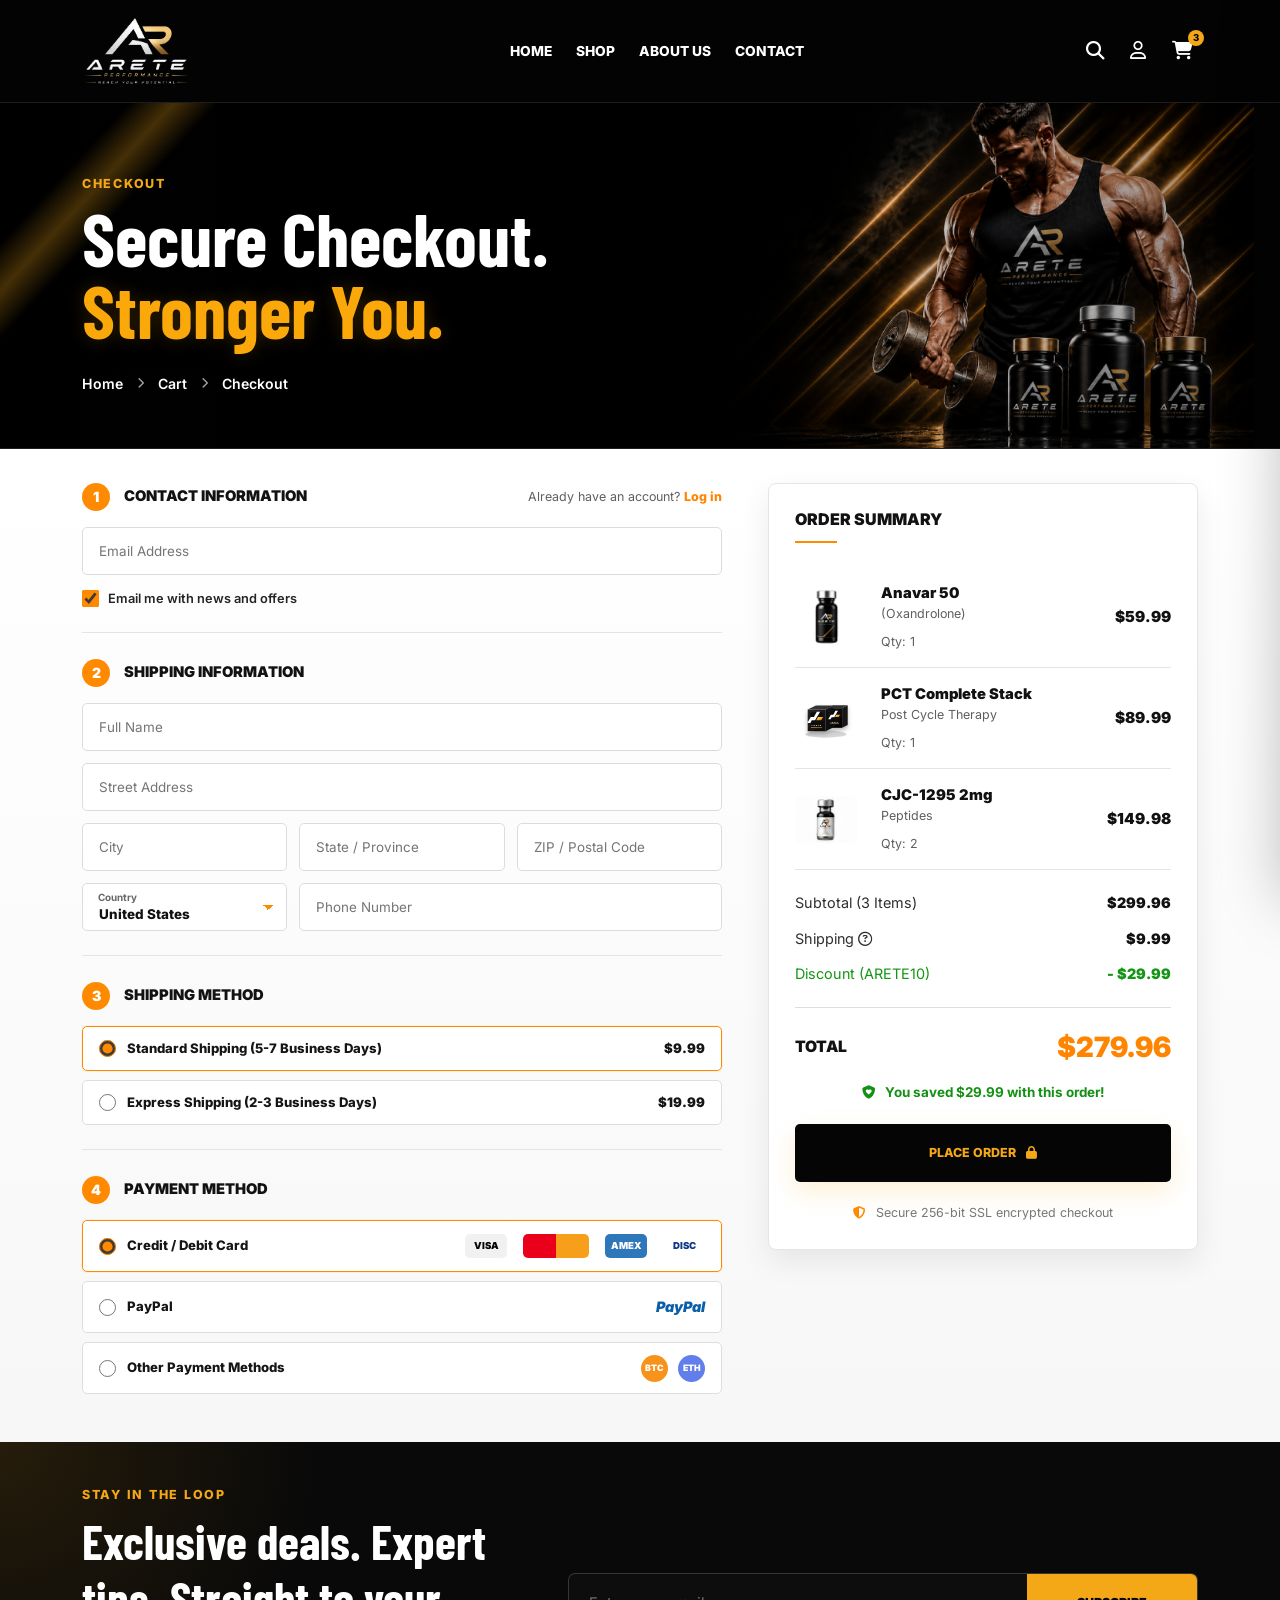
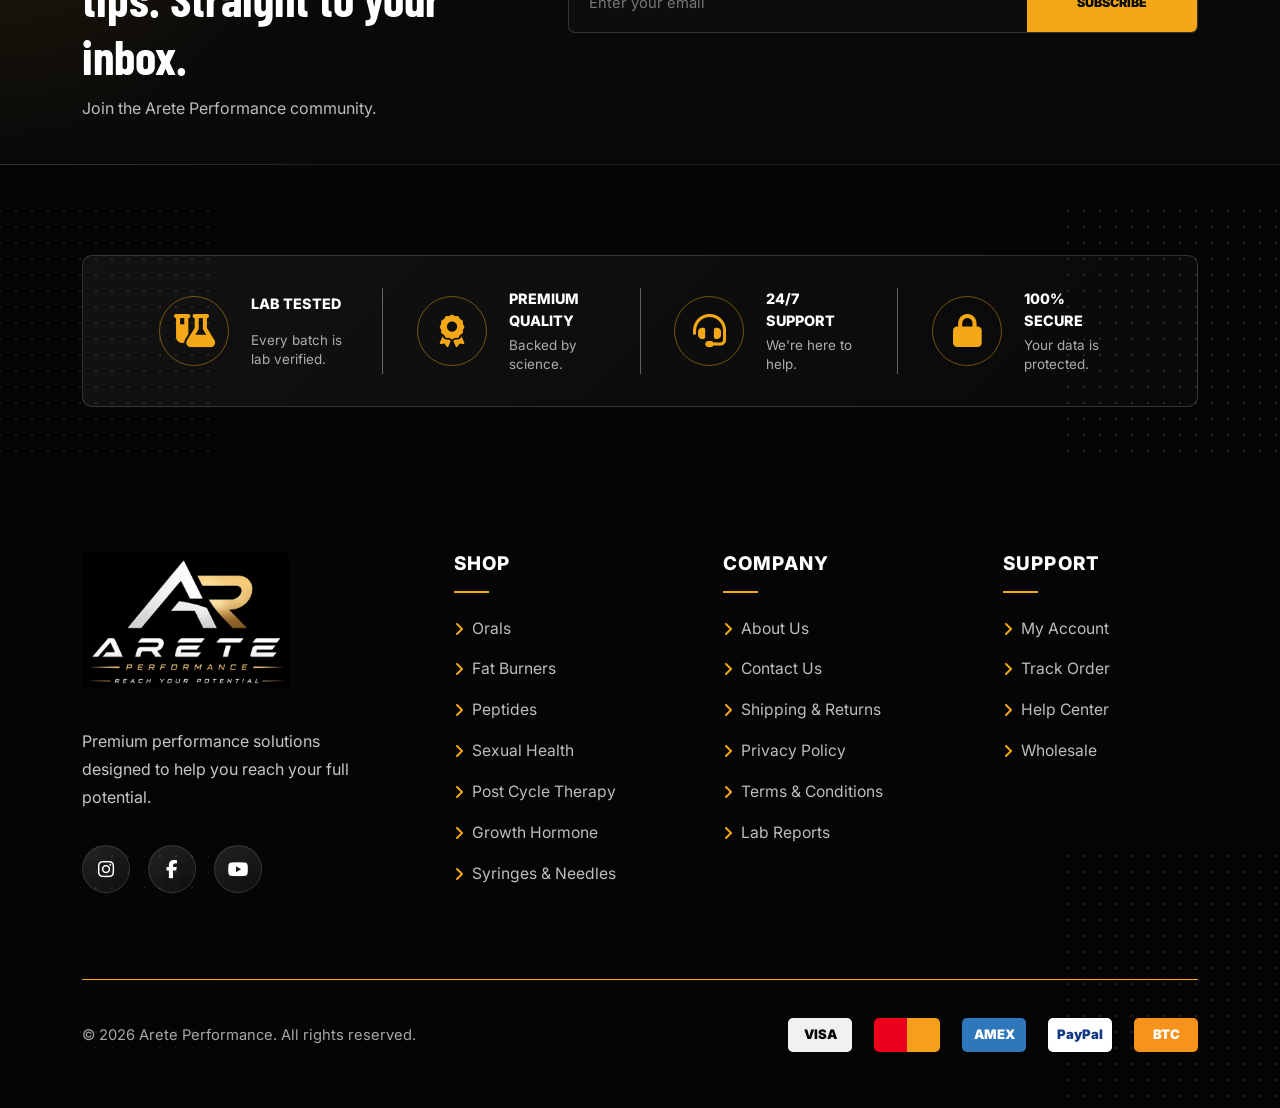
==== commit 2fbab011: "backup before execute 011" ====
--- a/checkout.html
+++ b/checkout.html
@@ -154,9 +154,20 @@
         </div>
       </div>
     </section>
+
+    <div class="site-footer">
+      <div class="container">
+        <div class="footer-feature-strip">
+          <div><i class="fa-solid fa-flask-vial"></i><strong>Lab Tested</strong><span>Every batch is lab verified.</span></div>
+          <div><i class="fa-solid fa-award"></i><strong>Premium Quality</strong><span>Backed by science.</span></div>
+          <div><i class="fa-solid fa-headset"></i><strong>24/7 Support</strong><span>We're here to help.</span></div>
+          <div><i class="fa-solid fa-lock"></i><strong>100% Secure</strong><span>Your data is protected.</span></div>
+        </div>
+      </div>
+    </div>
   </main>
 
-    <footer class="site-footer" id="contact">
+  <footer class="site-footer" id="contact">
     <div class="container">
       <div class="footer-main">
         <div class="footer-brand-block">
@@ -183,12 +194,6 @@
           <div class="footer-assurance"><i class="fa-solid fa-cube"></i><div><strong>Discreet Shipping</strong><span>Private &amp; secure delivery</span></div></div>
           <div class="footer-assurance"><i class="fa-solid fa-shield-halved"></i><div><strong>Secure Payments</strong><span>100% secure &amp; trusted</span></div></div>
         </div> -->
-      </div>
-      <div class="footer-feature-strip">
-        <div><i class="fa-solid fa-flask-vial"></i><strong>Lab Tested</strong><span>Every batch is lab verified.</span></div>
-        <div><i class="fa-solid fa-award"></i><strong>Premium Quality</strong><span>Backed by science.</span></div>
-        <div><i class="fa-solid fa-headset"></i><strong>24/7 Support</strong><span>We're here to help.</span></div>
-        <div><i class="fa-solid fa-lock"></i><strong>100% Secure</strong><span>Your data is protected.</span></div>
       </div>
       <div class="footer-bottom"><span>&copy; 2026 Arete Performance. All rights reserved.</span><div class="payment-badges"><span>VISA</span><span></span><span>AMEX</span><span>PayPal</span><span>BTC</span></div></div>
     </div>
--- a/assets/css/style.css
+++ b/assets/css/style.css
@@ -212,6 +212,7 @@
   height: 800px;
   color: var(--color-white);
   background: var(--color-black) url("../images/hero-performance.png") center bottom/cover no-repeat;
+  animation: heroBackdropDrift 18s ease-in-out infinite alternate;
   overflow: hidden;
 }
 
@@ -220,8 +221,9 @@
   position: absolute;
   inset: -25%;
   background: linear-gradient(120deg, transparent 31%, rgba(245, 168, 23, .08) 35%, rgba(255, 193, 77, .44) 36%, rgba(245, 168, 23, .07) 37%, transparent 42%, transparent 49%, rgba(255, 193, 77, .35) 50%, transparent 52%, transparent 59%, rgba(255, 193, 77, .32) 60%, transparent 62%);
-  transform: translateX(-45%);
-  animation: lightSweep 6s ease-in-out infinite;
+  transform: translate3d(-46%, 0, 0) skewX(-8deg);
+  animation: heroLightSweep 8.5s cubic-bezier(.55, 0, .28, 1) infinite;
+  mix-blend-mode: screen;
   pointer-events: none;
 }
 
@@ -230,6 +232,7 @@
   position: absolute;
   inset: 0;
   background: radial-gradient(circle at 76% 48%, rgba(245, 168, 23, .12), transparent 25%), linear-gradient(90deg, rgba(0, 0, 0, .98) 0%, rgba(0, 0, 0, .9) 30%, rgba(0, 0, 0, .28) 64%, rgba(0, 0, 0, .05));
+  animation: heroVignetteBreath 7s ease-in-out infinite alternate;
 }
 
 .hero-content {
@@ -261,6 +264,8 @@
 .hero h1 span {
   display: block;
   color: var(--color-primary);
+  text-shadow: 0 0 18px rgba(245, 168, 23, .2), 0 8px 22px rgba(0, 0, 0, .42);
+  animation: heroGoldFocus 2.4s ease both .55s;
 }
 
 .hero-copy {
@@ -388,6 +393,23 @@
   margin: 23px 0;
   padding: 0 22px;
   border-right: 1px solid rgba(255, 255, 255, .2);
+  animation: heroFeatureIn .75s cubic-bezier(.2, .82, .24, 1) both;
+}
+
+.hero-features .col-6:nth-child(1) .hero-feature {
+  animation-delay: .58s;
+}
+
+.hero-features .col-6:nth-child(2) .hero-feature {
+  animation-delay: .68s;
+}
+
+.hero-features .col-6:nth-child(3) .hero-feature {
+  animation-delay: .78s;
+}
+
+.hero-features .col-6:nth-child(4) .hero-feature {
+  animation-delay: .88s;
 }
 
 .hero-feature i {
@@ -399,6 +421,8 @@
   font-size: 20px;
   border: 1px solid var(--color-primary);
   border-radius: 50%;
+  box-shadow: 0 0 0 rgba(245, 168, 23, 0);
+  animation: heroIconPulse 3.4s ease-in-out infinite;
 }
 
 .hero-feature span {
@@ -1249,7 +1273,6 @@
   position: relative;
   z-index: 1;
   display: grid;
-  margin-top: 86px;
   padding: 32px 42px;
   grid-template-columns: repeat(4, 1fr);
   background: linear-gradient(135deg, rgba(255, 255, 255, .055), rgba(255, 255, 255, .02));
@@ -1376,15 +1399,43 @@
 
 .reveal-on-scroll,
 .reveal-group>* {
-  opacity: 1;
-  transform: translateY(0);
-  transition: opacity .65s ease, transform .65s ease;
+  opacity: 0;
+  transform: translateY(28px);
+  transition: opacity .72s cubic-bezier(.2, .82, .24, 1), transform .72s cubic-bezier(.2, .82, .24, 1), filter .72s ease;
+  will-change: opacity, transform;
 }
 
 .reveal-on-scroll.is-visible,
 .reveal-group>*.is-visible {
   opacity: 1;
   transform: translateY(0);
+  filter: none;
+}
+
+.reveal-on-scroll[data-anim="left"],
+.reveal-group>*[data-anim="left"] {
+  transform: translateX(-34px);
+}
+
+.reveal-on-scroll[data-anim="right"],
+.reveal-group>*[data-anim="right"] {
+  transform: translateX(34px);
+}
+
+.reveal-on-scroll[data-anim="scale"],
+.reveal-group>*[data-anim="scale"] {
+  transform: translateY(18px) scale(.96);
+}
+
+.reveal-on-scroll[data-anim="soft"],
+.reveal-group>*[data-anim="soft"] {
+  /* filter: blur(8px); */
+  transform: translateY(20px);
+}
+
+.reveal-on-scroll.is-visible[data-anim],
+.reveal-group>*.is-visible[data-anim] {
+  transform: translate(0, 0) scale(1);
 }
 
 .category-card img,
@@ -1395,6 +1446,58 @@
 .category-card:hover img,
 .product-card:hover img {
   transform: translateY(-7px) scale(1.04);
+}
+
+.motion-card {
+  position: relative;
+  overflow: hidden;
+}
+
+.motion-card::after {
+  content: "";
+  position: absolute;
+  inset: 0;
+  background: linear-gradient(115deg, transparent 0%, rgba(255, 255, 255, .16) 42%, transparent 60%);
+  opacity: 0;
+  transform: translateX(-120%);
+  transition: transform .75s ease, opacity .35s ease;
+  pointer-events: none;
+}
+
+.motion-card:hover::after {
+  opacity: 1;
+  transform: translateX(120%);
+}
+
+.motion-card:hover {
+  transform: translateY(-6px);
+}
+
+.float-asset {
+  animation: productFloat 5.8s ease-in-out infinite;
+}
+
+.pulse-glow {
+  animation: pulseGlow 2.8s ease-in-out infinite;
+}
+
+.hero .reveal-up {
+  animation-name: heroContentReveal;
+  animation-duration: .95s;
+  animation-timing-function: cubic-bezier(.18, .82, .24, 1);
+  animation-fill-mode: both;
+}
+
+.hero .btn {
+  transform: translateZ(0);
+}
+
+.hero .btn:hover {
+  transform: translateY(-3px);
+}
+
+.hero .btn-gold.pulse-glow {
+  animation: heroCtaGlow 5.5s ease-in-out infinite;
 }
 
 .search-panel {
@@ -1679,7 +1782,8 @@
 
 .shop-hero {
   color: var(--color-white);
-  background: var(--color-black) url("../images/hero-performance.png") right 16% bottom/auto 118% no-repeat;
+  background: var(--color-black) url("../images/hero-performance.png") right  35% bottom/auto 120% no-repeat;
+  /* background: var(--color-black) url("../images/hero-performance.png") center bottom/auto 118% no-repeat; */
   border-bottom: 1px solid rgba(255, 255, 255, .1);
   overflow: hidden;
 }
@@ -3077,6 +3181,1429 @@
   transform: translateY(-2px);
 }
 
+.order-success-page .site-header {
+  position: sticky;
+  background: #030303;
+}
+
+.success-hero {
+  min-height: 350px;
+  padding: 34px 0 42px;
+  color: var(--color-white);
+  text-align: center;
+  background: radial-gradient(circle at 50% 8%, rgba(255, 255, 255, .05), transparent 24%), var(--color-black);
+  border-bottom: 1px solid rgba(255, 255, 255, .1);
+  overflow: hidden;
+}
+
+.success-hero::before,
+.success-hero::after {
+  content: "";
+  position: absolute;
+  inset: -18%;
+  pointer-events: none;
+}
+
+.success-hero::before {
+  background: linear-gradient(128deg, transparent 13%, rgba(245, 168, 23, .09) 16%, rgba(245, 168, 23, .45) 17%, transparent 19%, transparent 25%, rgba(245, 168, 23, .28) 27%, transparent 29%);
+}
+
+.success-hero::after {
+  background: linear-gradient(128deg, transparent 66%, rgba(245, 168, 23, .11) 69%, rgba(245, 168, 23, .48) 70%, transparent 72%, transparent 78%, rgba(245, 168, 23, .3) 80%, transparent 82%);
+}
+
+.success-hero .container {
+  position: relative;
+  z-index: 1;
+}
+
+.success-hero-copy {
+  max-width: 610px;
+  margin: 0 auto;
+}
+
+.success-check {
+  display: grid;
+  width: 74px;
+  height: 74px;
+  margin: 0 auto 24px;
+  place-items: center;
+  color: #2fc338;
+  font-size: 2.35rem;
+  border: 4px solid #22a928;
+  border-radius: 50%;
+}
+
+.success-hero h1 {
+  margin: 0;
+  font-family: var(--font-display);
+  font-size: clamp(2.75rem, 5vw, 4.25rem);
+  font-weight: 700;
+  line-height: 1;
+}
+
+.success-hero h1 span {
+  color: var(--color-primary);
+}
+
+.success-hero p {
+  max-width: 530px;
+  margin: 18px auto 0;
+  color: #eeeeee;
+  font-size: .95rem;
+  font-weight: 500;
+  line-height: 1.6;
+}
+
+.success-order-id {
+  margin-top: 18px !important;
+}
+
+.success-order-id strong {
+  color: var(--color-primary);
+}
+
+.success-hero .btn {
+  min-width: 235px;
+  margin-top: 22px;
+}
+
+.success-main {
+  padding-top: 22px;
+  padding-bottom: 28px;
+  background: linear-gradient(180deg, #fff 0%, #f7f7f7 100%);
+}
+
+.success-grid {
+  display: grid;
+  grid-template-columns: 340px minmax(0, 1fr) 420px;
+  gap: 16px;
+  align-items: stretch;
+}
+
+.success-side {
+  display: grid;
+  gap: 14px;
+}
+
+.success-card {
+  padding: 26px;
+  background: var(--color-white);
+  border: 1px solid #e5e5e5;
+  border-radius: var(--radius);
+  box-shadow: 0 8px 22px rgba(0, 0, 0, .055);
+}
+
+.success-card h2 {
+  margin: 0 0 18px;
+  color: #111;
+  font-size: .95rem;
+  font-weight: 900;
+  text-transform: uppercase;
+}
+
+.success-card h2 i {
+  margin-right: 10px;
+  color: #ff8a00;
+}
+
+.success-card p {
+  margin: 0;
+  color: #1b1b1b;
+  font-size: .88rem;
+  line-height: 1.65;
+}
+
+.success-card p a {
+  color: #ff8a00;
+  font-weight: 800;
+}
+
+.order-timeline {
+  display: grid;
+  gap: 18px;
+  padding-left: 18px;
+}
+
+.timeline-item {
+  position: relative;
+  display: grid;
+  grid-template-columns: 34px 1fr;
+  gap: 16px;
+}
+
+.timeline-item::after {
+  content: "";
+  position: absolute;
+  top: 32px;
+  left: 16px;
+  width: 1px;
+  height: calc(100% + 16px);
+  border-left: 1px dashed #9e9e9e;
+}
+
+.timeline-item:last-child::after {
+  display: none;
+}
+
+.timeline-item i {
+  display: grid;
+  width: 34px;
+  height: 34px;
+  place-items: center;
+  color: #ff8a00;
+  background: #fff5e8;
+  border: 1px solid rgba(255, 138, 0, .35);
+  border-radius: 50%;
+}
+
+.timeline-item strong,
+.timeline-item span {
+  display: block;
+}
+
+.timeline-item strong {
+  color: #111;
+  font-size: .86rem;
+  font-weight: 900;
+}
+
+.timeline-item span {
+  margin-top: 6px;
+  color: #4f4f4f;
+  font-size: .78rem;
+  line-height: 1.45;
+}
+
+.order-detail-card {
+  min-height: 100%;
+}
+
+.order-detail-list {
+  display: grid;
+  gap: 0;
+  margin: 0;
+}
+
+.order-detail-list>div {
+  display: grid;
+  grid-template-columns: 180px 1fr;
+  gap: 18px;
+  padding: 0 0 17px;
+}
+
+.order-detail-list dt,
+.order-detail-list dd {
+  margin: 0;
+  color: #171717;
+  font-size: .86rem;
+}
+
+.order-detail-list dt {
+  font-weight: 900;
+}
+
+.order-detail-list dd {
+  text-align: right;
+  line-height: 1.6;
+}
+
+.paid-line {
+  margin-top: auto;
+  padding-top: 22px !important;
+  border-top: 1px solid #dedede;
+}
+
+.paid-line dd {
+  color: #ff8500;
+  font-size: 1.25rem;
+  font-weight: 900;
+}
+
+.success-summary h2 {
+  position: relative;
+  padding-bottom: 15px;
+}
+
+.success-summary h2::after {
+  content: "";
+  position: absolute;
+  bottom: 0;
+  left: 0;
+  width: 44px;
+  height: 2px;
+  background: #ff8a00;
+}
+
+.recommended-products {
+  position: relative;
+  margin-top: 22px;
+}
+
+.recommend-head {
+  display: flex;
+  justify-content: space-between;
+  align-items: center;
+  gap: 20px;
+  margin: 0 0 14px;
+}
+
+.recommend-head .eyebrow {
+  margin: 0;
+}
+
+.recommend-head button {
+  position: absolute;
+  right: -8px;
+  top: 50%;
+  z-index: 2;
+  display: grid;
+  width: 48px;
+  height: 48px;
+  place-items: center;
+  color: #4e4e4e;
+  background: var(--color-white);
+  border: 1px solid #e6e6e6;
+  border-radius: 50%;
+  box-shadow: 0 10px 24px rgba(0, 0, 0, .1);
+}
+
+.recommended-grid {
+  display: grid;
+  grid-template-columns: repeat(6, minmax(0, 1fr));
+  gap: 16px;
+}
+
+.recommended-grid .shop-product-card.product-card {
+  min-height: 228px;
+  padding: 14px;
+}
+
+.recommended-grid .shop-product-card.product-card img {
+  width: 100px;
+  height: 112px;
+}
+
+.recommended-grid .shop-product-card.product-card h3 {
+  min-height: 28px;
+  font-size: .74rem;
+}
+
+.success-trust {
+  padding-top: 20px;
+}
+
+.product-detail-page .site-header {
+  position: sticky;
+  background: #030303;
+}
+
+.product-detail-main {
+  background: linear-gradient(180deg, #fff 0%, #f7f7f7 100%);
+}
+
+.product-detail-top {
+  padding: 24px 0 20px;
+}
+
+.product-breadcrumb {
+  display: flex;
+  align-items: center;
+  gap: 13px;
+  margin-bottom: 24px;
+  color: #5f5f5f;
+  font-size: .8rem;
+}
+
+.product-breadcrumb i {
+  color: #999;
+  font-size: .62rem;
+}
+
+.product-breadcrumb span {
+  color: #111;
+  font-weight: 700;
+}
+
+.product-detail-layout {
+  display: grid;
+  grid-template-columns: minmax(0, 1.08fr) minmax(360px, .92fr);
+  gap: 46px;
+  align-items: start;
+}
+
+.product-gallery {
+  display: grid;
+  grid-template-columns: 82px minmax(0, 1fr);
+  gap: 28px;
+}
+
+.product-thumbs {
+  display: grid;
+  align-content: start;
+  gap: 16px;
+}
+
+.product-thumbs button {
+  display: grid;
+  width: 82px;
+  height: 92px;
+  place-items: center;
+  background: var(--color-white);
+  border: 1px solid #dedede;
+  border-radius: 8px;
+  overflow: hidden;
+}
+
+.product-thumbs button.active {
+  border: 3px solid var(--color-primary);
+}
+
+.product-thumbs img {
+  width: 62px;
+  height: 72px;
+  object-fit: contain;
+}
+
+.tablet-dots {
+  width: 54px;
+  height: 28px;
+  background-image: radial-gradient(#d9d9d9 4px, transparent 5px);
+  background-size: 16px 14px;
+}
+
+.product-main-image {
+  position: relative;
+  min-height: 530px;
+  display: grid;
+  place-items: center;
+  margin: 0;
+  background: radial-gradient(circle at 50% 48%, rgba(245, 168, 23, .13), transparent 28%), linear-gradient(128deg, #050505, #111);
+  border-radius: 8px;
+  overflow: hidden;
+  box-shadow: 0 12px 30px rgba(0, 0, 0, .12);
+}
+
+.product-main-image::before {
+  content: "";
+  position: absolute;
+  inset: -20%;
+  background: linear-gradient(128deg, transparent 36%, rgba(245, 168, 23, .09) 39%, rgba(245, 168, 23, .5) 40%, transparent 42%, transparent 50%, rgba(245, 168, 23, .28) 52%, transparent 54%);
+}
+
+.product-main-image>img {
+  position: relative;
+  z-index: 1;
+  width: min(360px, 72%);
+  max-height: 440px;
+  object-fit: contain;
+  filter: drop-shadow(0 24px 26px rgba(0, 0, 0, .55));
+}
+
+.product-main-image .tag {
+  top: 22px;
+  right: 22px;
+  left: auto;
+  z-index: 2;
+}
+
+.product-main-image figcaption {
+  position: absolute;
+  right: 0;
+  bottom: 0;
+  left: 0;
+  z-index: 2;
+  display: flex;
+  justify-content: space-between;
+  padding: 18px 24px;
+  color: var(--color-white);
+  font-size: .82rem;
+  font-weight: 800;
+  background: rgba(0, 0, 0, .72);
+}
+
+.product-main-image figcaption i {
+  margin-right: 8px;
+}
+
+.product-purchase {
+  padding-top: 8px;
+}
+
+.product-category-pill {
+  display: inline-flex;
+  margin-bottom: 12px;
+  padding: 6px 12px;
+  color: #ff8500;
+  font-size: .72rem;
+  font-weight: 900;
+  text-transform: uppercase;
+  background: #fff0d8;
+  border-radius: 999px;
+}
+
+.product-purchase h1 {
+  margin: 0;
+  color: #111;
+  font-family: var(--font-display);
+  font-size: clamp(2.6rem, 5vw, 4.15rem);
+  font-weight: 700;
+  line-height: .94;
+}
+
+.product-purchase h1 span {
+  display: block;
+  font-family: var(--font-body);
+  font-size: .5em;
+  font-weight: 500;
+}
+
+.product-rating {
+  display: flex;
+  align-items: center;
+  gap: 10px;
+  margin-top: 18px;
+}
+
+.product-rating span,
+.review-score span,
+.review-card>span {
+  color: var(--color-primary);
+  letter-spacing: .08em;
+}
+
+.product-rating small {
+  color: #333;
+  font-style: italic;
+}
+
+.product-price {
+  display: block;
+  margin-top: 20px;
+  color: #111;
+  font-size: 2.25rem;
+  font-weight: 900;
+}
+
+.product-assurance {
+  display: grid;
+  grid-template-columns: repeat(2, 1fr);
+  margin-top: 16px;
+  padding: 18px;
+  border: 1px solid #dedede;
+  border-radius: 8px;
+}
+
+.product-assurance div {
+  display: flex;
+  align-items: center;
+  gap: 10px;
+  min-height: 38px;
+  font-size: .82rem;
+  font-weight: 700;
+}
+
+.product-assurance i {
+  color: #54c340;
+  font-size: 1.05rem;
+}
+
+.product-quantity {
+  display: flex;
+  align-items: center;
+  gap: 24px;
+  margin-top: 26px;
+  font-weight: 900;
+}
+
+.product-actions {
+  display: grid;
+  grid-template-columns: 1fr 1fr;
+  gap: 18px;
+  margin-top: 24px;
+}
+
+.buy-now-btn {
+  color: var(--color-primary);
+  background: var(--color-black);
+  border: 1px solid var(--color-primary);
+}
+
+.buy-now-btn:hover {
+  color: var(--color-black);
+  background: var(--color-primary);
+}
+
+.secure-payment {
+  margin-top: 18px;
+  color: #555;
+  font-size: .8rem;
+  font-weight: 700;
+}
+
+.secure-payment .payment-badges {
+  justify-content: flex-start;
+  margin-top: 8px;
+}
+
+.product-benefit-strip,
+.product-info-card,
+.reviews-panel,
+.product-trust {
+  background: var(--color-white);
+  border: 1px solid #e1e1e1;
+  border-radius: 8px;
+  box-shadow: 0 8px 22px rgba(0, 0, 0, .04);
+}
+
+.product-benefit-strip {
+  display: grid;
+  grid-template-columns: repeat(4, 1fr);
+  gap: 0;
+  margin-top: 30px;
+  padding: 26px 24px;
+}
+
+.product-benefit-strip>div {
+  display: grid;
+  grid-template-columns: 58px 1fr;
+  column-gap: 18px;
+  align-items: center;
+  padding: 0 22px;
+  border-right: 1px solid #dedede;
+}
+
+.product-benefit-strip>div:last-child {
+  border-right: 0;
+}
+
+.product-benefit-strip i {
+  grid-row: span 2;
+  color: var(--color-primary);
+  font-size: 2.6rem;
+}
+
+.product-benefit-strip strong {
+  font-size: .95rem;
+  font-weight: 900;
+  text-transform: uppercase;
+}
+
+.product-benefit-strip span {
+  color: #555;
+  font-size: .75rem;
+  line-height: 1.45;
+}
+
+.product-info-section {
+  padding: 0 0 42px;
+}
+
+.product-info-card {
+  overflow: hidden;
+}
+
+.product-tabs {
+  display: grid;
+  grid-template-columns: repeat(6, 1fr);
+  border-bottom: 1px solid #dedede;
+}
+
+.product-tabs a {
+  position: relative;
+  padding: 21px 18px;
+  color: #111;
+  font-size: .82rem;
+  font-weight: 900;
+  text-align: center;
+  text-transform: uppercase;
+}
+
+.product-tabs a.active {
+  color: var(--color-primary);
+}
+
+.product-tabs a.active::after {
+  content: "";
+  position: absolute;
+  right: 18px;
+  bottom: 0;
+  left: 18px;
+  height: 2px;
+  background: var(--color-primary);
+}
+
+.product-info-grid {
+  display: grid;
+  grid-template-columns: minmax(0, 1.2fr) minmax(260px, .9fr) 260px;
+  gap: 36px;
+  padding: 30px;
+}
+
+.product-description,
+.product-specs {
+  border-right: 1px solid #dedede;
+  padding-right: 34px;
+}
+
+.product-description h2,
+.usage-panel h2,
+.reviews-panel h2,
+.related-products h2 {
+  margin: 0 0 18px;
+  color: #111;
+  font-size: 1.15rem;
+  font-weight: 900;
+}
+
+.product-description p {
+  color: #222;
+  font-size: .86rem;
+  line-height: 1.75;
+}
+
+.product-specs {
+  display: grid;
+  align-content: start;
+  gap: 12px;
+  margin: 0;
+}
+
+.product-specs div {
+  display: grid;
+  grid-template-columns: 120px 1fr;
+  gap: 12px;
+}
+
+.product-specs dt,
+.product-specs dd {
+  margin: 0;
+  font-size: .78rem;
+}
+
+.product-specs dt {
+  font-weight: 900;
+}
+
+.lab-report h3 {
+  margin: 0 0 14px;
+  font-size: .82rem;
+  font-weight: 900;
+  text-transform: uppercase;
+}
+
+.report-preview {
+  display: grid;
+  height: 150px;
+  place-items: center;
+  margin-bottom: 12px;
+  background: #f9f9f9;
+  border: 1px solid #e2e2e2;
+  border-radius: 6px;
+}
+
+.report-preview img {
+  width: 130px;
+  height: auto;
+  opacity: .85;
+}
+
+.lab-report button {
+  width: 100%;
+  min-height: 40px;
+  color: var(--color-primary);
+  font-size: .72rem;
+  font-weight: 900;
+  text-transform: uppercase;
+  background: var(--color-black);
+  border: 0;
+  border-radius: 4px;
+}
+
+.usage-panel {
+  display: grid;
+  grid-template-columns: 260px 1fr;
+  gap: 34px;
+  align-items: center;
+  margin-top: 24px;
+  padding: 28px;
+  color: var(--color-white);
+  background: linear-gradient(135deg, #050505, #161616);
+  border-radius: 8px;
+  overflow: hidden;
+}
+
+.usage-copy h2 {
+  color: var(--color-primary);
+  text-transform: uppercase;
+}
+
+.usage-copy p {
+  color: #f0f0f0;
+  font-size: .86rem;
+  line-height: 1.7;
+}
+
+.usage-steps {
+  display: grid;
+  grid-template-columns: repeat(4, 1fr);
+  gap: 22px;
+}
+
+.usage-steps div {
+  position: relative;
+  text-align: center;
+}
+
+.usage-steps i {
+  display: grid;
+  width: 54px;
+  height: 54px;
+  place-items: center;
+  margin: 0 auto 12px;
+  color: var(--color-primary);
+  border: 1px solid var(--color-primary);
+  border-radius: 50%;
+}
+
+.usage-steps strong,
+.usage-steps span,
+.usage-steps small {
+  display: block;
+}
+
+.usage-steps strong {
+  font-size: .83rem;
+  text-transform: uppercase;
+}
+
+.usage-steps span,
+.usage-steps small {
+  color: #d8d8d8;
+  font-size: .72rem;
+  line-height: 1.45;
+}
+
+.reviews-panel {
+  margin-top: 24px;
+  padding: 26px;
+}
+
+.reviews-grid {
+  display: grid;
+  grid-template-columns: 140px 185px repeat(3, 1fr);
+  gap: 18px;
+  align-items: stretch;
+}
+
+.review-score strong {
+  display: block;
+  color: #111;
+  font-size: 4rem;
+  font-weight: 900;
+  line-height: .9;
+}
+
+.review-score small,
+.review-card small {
+  display: block;
+  color: #666;
+  font-size: .72rem;
+}
+
+.review-bars {
+  display: grid;
+  gap: 8px;
+  align-content: center;
+}
+
+.review-bars div {
+  display: grid;
+  grid-template-columns: 18px 1fr 28px;
+  gap: 8px;
+  align-items: center;
+  font-size: .75rem;
+}
+
+.review-bars b {
+  height: 8px;
+  background: #ececec;
+  border-radius: 999px;
+  overflow: hidden;
+}
+
+.review-bars i {
+  display: block;
+  height: 100%;
+  background: var(--color-primary);
+}
+
+.review-card {
+  padding: 20px;
+  border: 1px solid #e1e1e1;
+  border-radius: 8px;
+}
+
+.review-card p {
+  min-height: 62px;
+  margin: 10px 0 14px;
+  color: #333;
+  font-size: .82rem;
+  line-height: 1.55;
+}
+
+.review-card div {
+  display: flex;
+  align-items: center;
+  gap: 10px;
+}
+
+.review-card img {
+  width: 34px;
+  height: 34px;
+  object-fit: cover;
+  border-radius: 50%;
+}
+
+.review-card strong {
+  color: #111;
+  font-size: .78rem;
+}
+
+.related-products {
+  margin-top: 24px;
+  padding: 18px;
+  color: var(--color-white);
+  background: #050505;
+  border-radius: 8px;
+}
+
+.related-products h2 {
+  color: var(--color-white);
+  text-transform: uppercase;
+}
+
+.related-grid {
+  display: grid;
+  grid-template-columns: repeat(5, 1fr);
+  gap: 16px;
+}
+
+.related-card {
+  position: relative;
+  padding: 18px;
+  text-align: center;
+  background: linear-gradient(145deg, rgba(255, 255, 255, .08), rgba(255, 255, 255, .03));
+  border: 1px solid #3f3f3f;
+  border-radius: 8px;
+}
+
+.related-card img {
+  width: 105px;
+  height: 125px;
+  object-fit: contain;
+}
+
+.related-card h3 {
+  min-height: 46px;
+  margin: 8px 0;
+  color: var(--color-white);
+  font-size: .86rem;
+  font-weight: 900;
+}
+
+.related-card h3 span {
+  color: #c7c7c7;
+  font-weight: 600;
+}
+
+.related-card strong {
+  display: block;
+  text-align: left;
+}
+
+.related-card button {
+  position: absolute;
+  right: 16px;
+  bottom: 14px;
+  display: grid;
+  width: 32px;
+  height: 32px;
+  place-items: center;
+  color: var(--color-black);
+  background: var(--color-primary);
+  border: 0;
+  border-radius: 6px;
+}
+
+.product-trust {
+  margin-top: 24px;
+  padding: 26px 0;
+}
+
+.shop-hero::after,
+.cart-hero::after,
+.checkout-hero::after,
+.search-hero::after {
+  transform: translate3d(-46%, 0, 0) skewX(-8deg);
+  animation: heroLightSweep 8.5s cubic-bezier(.55, 0, .28, 1) infinite;
+  mix-blend-mode: screen;
+}
+
+.shop-hero::before,
+.cart-hero::before,
+.checkout-hero::before,
+.search-hero::before {
+  animation: heroVignetteBreath 7s ease-in-out infinite alternate;
+}
+
+.success-hero::before {
+  animation: successLightDriftLeft 9s cubic-bezier(.55, 0, .28, 1) infinite;
+}
+
+.success-hero::after {
+  animation: successLightDriftRight 9s cubic-bezier(.55, 0, .28, 1) infinite .4s;
+}
+
+.shop-hero-copy,
+.cart-hero-copy,
+.checkout-hero-copy,
+.search-hero-copy,
+.success-hero-copy {
+  animation: heroContentReveal .95s cubic-bezier(.18, .82, .24, 1) both;
+}
+
+.shop-hero h1 span,
+.cart-hero h1 span,
+.checkout-hero h1 span,
+.search-hero h1 span,
+.success-hero h1 span {
+  animation: heroGoldFocus 2.4s ease both .55s;
+}
+
+.shop-hero .btn-gold,
+.cart-hero .btn-gold,
+.checkout-hero .btn-gold,
+.search-hero .btn-gold,
+.success-hero .btn-gold {
+  animation: heroCtaGlow 5.5s ease-in-out infinite;
+}
+
+.shop-hero-features>div {
+  animation: heroFeatureIn .75s cubic-bezier(.2, .82, .24, 1) both;
+}
+
+.shop-hero-features>div:nth-child(1) {
+  animation-delay: .58s;
+}
+
+.shop-hero-features>div:nth-child(2) {
+  animation-delay: .68s;
+}
+
+.shop-hero-features>div:nth-child(3) {
+  animation-delay: .78s;
+}
+
+.shop-hero-features>div:nth-child(4) {
+  animation-delay: .88s;
+}
+
+.shop-hero-features i,
+.success-check {
+  animation: heroIconPulse 3.4s ease-in-out infinite;
+}
+
+.tab-content-card {
+  margin-bottom: 22px;
+}
+
+.tab-content-card.is-hidden {
+  display: none;
+}
+
+.description-assurance {
+  display: grid;
+  grid-template-columns: repeat(4, 1fr);
+  gap: 0;
+  margin: 0 22px 22px;
+  padding: 18px;
+  border: 1px solid #e1e1e1;
+  border-radius: 8px;
+}
+
+.description-assurance>div {
+  display: grid;
+  grid-template-columns: 44px 1fr;
+  column-gap: 16px;
+  align-items: center;
+  padding: 0 18px;
+  border-right: 1px solid #dedede;
+}
+
+.description-assurance>div:last-child {
+  border-right: 0;
+}
+
+.description-assurance i,
+.benefit-list i,
+.ingredient-certifications i,
+.faq-support i {
+  display: grid;
+  grid-row: span 2;
+  width: 44px;
+  height: 44px;
+  place-items: center;
+  color: #ff8a00;
+  font-size: 1.45rem;
+  background: #fff8ee;
+  border: 1px solid #ffe0b5;
+  border-radius: 8px;
+}
+
+.description-assurance strong,
+.description-assurance span {
+  display: block;
+}
+
+.description-assurance strong {
+  color: #111;
+  font-size: .82rem;
+  font-weight: 900;
+}
+
+.description-assurance span {
+  color: #555;
+  font-size: .72rem;
+  line-height: 1.4;
+}
+
+.benefits-tab-grid,
+.ingredients-tab-grid,
+.faq-tab-grid {
+  display: grid;
+  grid-template-columns: minmax(0, 1fr) 360px;
+  gap: 46px;
+  padding: 30px;
+  align-items: center;
+}
+
+.benefits-tab-grid h2,
+.ingredients-tab-grid h2,
+.faq-tab-grid h2,
+.dosage-copy h2,
+.reviews-tab-content h2 {
+  margin: 0 0 20px;
+  color: #111;
+  font-size: 1.2rem;
+  font-weight: 900;
+}
+
+.benefit-list,
+.ingredient-certifications {
+  display: grid;
+  gap: 22px;
+}
+
+.benefit-list>div,
+.ingredient-certifications>div {
+  display: grid;
+  grid-template-columns: 58px 1fr;
+  gap: 16px;
+  align-items: center;
+}
+
+.benefit-list strong,
+.benefit-list span,
+.ingredient-certifications strong,
+.ingredient-certifications span {
+  display: block;
+}
+
+.benefit-list strong,
+.ingredient-certifications strong {
+  color: #111;
+  font-size: .92rem;
+  font-weight: 900;
+}
+
+.benefit-list span,
+.ingredient-certifications span {
+  color: #333;
+  font-size: .78rem;
+  line-height: 1.45;
+}
+
+.benefits-product-shot {
+  position: relative;
+  display: grid;
+  min-height: 325px;
+  place-items: center;
+  margin: 0;
+  background: radial-gradient(circle at 52% 52%, rgba(245, 168, 23, .12), transparent 30%), linear-gradient(135deg, #050505, #151515);
+  border-radius: 8px;
+  overflow: hidden;
+}
+
+.benefits-product-shot::before {
+  content: "";
+  position: absolute;
+  inset: -20%;
+  background: linear-gradient(128deg, transparent 34%, rgba(245, 168, 23, .12) 38%, rgba(245, 168, 23, .5) 39%, transparent 41%, transparent 52%, rgba(245, 168, 23, .28) 54%, transparent 56%);
+}
+
+.benefits-product-shot img {
+  position: relative;
+  z-index: 1;
+  width: 210px;
+  height: 260px;
+  object-fit: contain;
+  filter: drop-shadow(0 18px 24px rgba(0, 0, 0, .55));
+}
+
+.dosage-tab-grid {
+  display: grid;
+  grid-template-columns: 230px 1fr;
+  gap: 36px;
+  align-items: start;
+  padding: 30px;
+}
+
+.dosage-copy p,
+.ingredients-tab-grid p {
+  color: #222;
+  font-size: .86rem;
+  line-height: 1.65;
+}
+
+.dosage-steps {
+  position: relative;
+  display: grid;
+  grid-template-columns: repeat(4, 1fr);
+  gap: 26px;
+}
+
+.dosage-steps::before {
+  content: "";
+  position: absolute;
+  top: 28px;
+  right: 13%;
+  left: 13%;
+  height: 2px;
+  background: var(--color-primary);
+}
+
+.dosage-steps>div {
+  position: relative;
+  z-index: 1;
+  text-align: center;
+}
+
+.dosage-steps i {
+  display: grid;
+  width: 58px;
+  height: 58px;
+  place-items: center;
+  margin: 0 auto 14px;
+  color: var(--color-primary);
+  font-size: 1.35rem;
+  background: var(--color-white);
+  border: 1px solid var(--color-primary);
+  border-radius: 50%;
+}
+
+.dosage-steps strong,
+.dosage-steps span,
+.dosage-steps small {
+  display: block;
+}
+
+.dosage-steps strong {
+  font-size: .8rem;
+  font-weight: 900;
+  text-transform: uppercase;
+}
+
+.dosage-steps span {
+  margin-top: 7px;
+  color: #111;
+  font-size: .78rem;
+  font-weight: 900;
+}
+
+.dosage-steps small {
+  margin-top: 8px;
+  color: #333;
+  font-size: .72rem;
+  line-height: 1.45;
+}
+
+.dosage-note {
+  display: flex;
+  align-items: center;
+  gap: 16px;
+  margin: 0 30px 28px;
+  padding: 18px;
+  background: #fffaf2;
+  border: 1px solid #ffe0b5;
+  border-radius: 8px;
+}
+
+.dosage-note i {
+  display: grid;
+  width: 38px;
+  min-width: 38px;
+  height: 38px;
+  place-items: center;
+  color: #ff8a00;
+  border: 1px solid #ff8a00;
+  border-radius: 50%;
+}
+
+.dosage-note p {
+  margin: 0;
+  color: #222;
+  font-size: .82rem;
+  line-height: 1.5;
+}
+
+.ingredient-table {
+  width: 100%;
+  overflow: hidden;
+  border: 1px solid #dedede;
+  border-collapse: separate;
+  border-spacing: 0;
+  border-radius: 8px;
+}
+
+.ingredient-table th,
+.ingredient-table td {
+  padding: 10px 14px;
+  color: #111;
+  font-size: .8rem;
+  border-bottom: 1px solid #e2e2e2;
+}
+
+.ingredient-table th {
+  background: #fafafa;
+  font-weight: 900;
+}
+
+.ingredient-table tr:last-child td {
+  border-bottom: 0;
+}
+
+.ingredient-certifications i {
+  color: #22a950;
+  background: #f2fff6;
+  border-color: #caefd4;
+}
+
+.reviews-tab-content {
+  padding: 30px;
+}
+
+.review-dots {
+  display: flex;
+  justify-content: center;
+  gap: 8px;
+  margin-top: 20px;
+}
+
+.review-dots span {
+  width: 8px;
+  height: 8px;
+  background: #d9d9d9;
+  border-radius: 50%;
+}
+
+.review-dots span.active {
+  background: var(--color-primary);
+}
+
+.faq-list {
+  overflow: hidden;
+  border: 1px solid #dedede;
+  border-radius: 8px;
+}
+
+.faq-list details {
+  background: var(--color-white);
+  border-bottom: 1px solid #dedede;
+}
+
+.faq-list details:last-child {
+  border-bottom: 0;
+}
+
+.faq-list summary {
+  position: relative;
+  padding: 17px 44px 17px 18px;
+  color: #111;
+  font-size: .84rem;
+  font-weight: 900;
+  cursor: pointer;
+  list-style: none;
+}
+
+.faq-list summary::-webkit-details-marker {
+  display: none;
+}
+
+.faq-list summary::after {
+  content: "\f107";
+  position: absolute;
+  top: 17px;
+  right: 18px;
+  font-family: "Font Awesome 6 Free";
+  font-weight: 900;
+}
+
+.faq-list details[open] summary::after {
+  transform: rotate(180deg);
+}
+
+.faq-list p {
+  margin: 0;
+  padding: 0 18px 17px;
+  color: #333;
+  font-size: .82rem;
+  line-height: 1.55;
+}
+
+.faq-support {
+  display: grid;
+  min-height: 250px;
+  place-items: center;
+  align-content: center;
+  padding: 26px;
+  text-align: center;
+  border: 1px solid #dedede;
+  border-radius: 8px;
+}
+
+.faq-support i {
+  grid-row: auto;
+  width: 64px;
+  height: 64px;
+  margin-bottom: 18px;
+  font-size: 2rem;
+  border-radius: 50%;
+}
+
+.faq-support h3 {
+  margin: 0 0 8px;
+  color: #111;
+  font-size: 1rem;
+  font-weight: 900;
+}
+
+.faq-support p {
+  margin: 0 0 20px;
+  color: #555;
+  font-size: .86rem;
+}
+
 @keyframes revealUp {
   from {
     opacity: 0;
@@ -3089,6 +4616,140 @@
   }
 }
 
+@keyframes heroContentReveal {
+  from {
+    opacity: 0;
+    filter: blur(10px);
+    transform: translate3d(0, 34px, 0) scale(.985);
+  }
+
+  to {
+    opacity: 1;
+    filter: blur(0);
+    transform: translate3d(0, 0, 0) scale(1);
+  }
+}
+
+@keyframes heroBackdropDrift {
+  from {
+    background-position: center bottom;
+  }
+
+  to {
+    background-position: 52% bottom;
+  }
+}
+
+@keyframes heroVignetteBreath {
+  from {
+    opacity: .92;
+  }
+
+  to {
+    opacity: 1;
+  }
+}
+
+@keyframes heroLightSweep {
+  0%,
+  28% {
+    opacity: 0;
+    transform: translate3d(-52%, 0, 0) skewX(-8deg);
+  }
+
+  42% {
+    opacity: .92;
+  }
+
+  68%,
+  100% {
+    opacity: 0;
+    transform: translate3d(42%, 0, 0) skewX(-8deg);
+  }
+}
+
+@keyframes heroGoldFocus {
+  from {
+    filter: saturate(.75);
+    text-shadow: 0 0 0 rgba(245, 168, 23, 0), 0 8px 22px rgba(0, 0, 0, .42);
+  }
+
+  to {
+    filter: saturate(1.08);
+    text-shadow: 0 0 18px rgba(245, 168, 23, .2), 0 8px 22px rgba(0, 0, 0, .42);
+  }
+}
+
+@keyframes heroFeatureIn {
+  from {
+    opacity: 0;
+    transform: translateY(18px);
+  }
+
+  to {
+    opacity: 1;
+    transform: translateY(0);
+  }
+}
+
+@keyframes heroIconPulse {
+  0%,
+  100% {
+    box-shadow: 0 0 0 rgba(245, 168, 23, 0);
+  }
+
+  50% {
+    box-shadow: 0 0 18px rgba(245, 168, 23, .22);
+  }
+}
+
+@keyframes heroCtaGlow {
+  0%,
+  100% {
+    box-shadow: 0 10px 24px rgba(245, 168, 23, .18);
+  }
+
+  50% {
+    box-shadow: 0 16px 34px rgba(245, 168, 23, .26);
+  }
+}
+
+@keyframes successLightDriftLeft {
+  0%,
+  28% {
+    opacity: .2;
+    transform: translate3d(-5%, 0, 0) skewX(-8deg);
+  }
+
+  48% {
+    opacity: .95;
+  }
+
+  78%,
+  100% {
+    opacity: .22;
+    transform: translate3d(7%, 0, 0) skewX(-8deg);
+  }
+}
+
+@keyframes successLightDriftRight {
+  0%,
+  28% {
+    opacity: .22;
+    transform: translate3d(6%, 0, 0) skewX(-8deg);
+  }
+
+  48% {
+    opacity: .95;
+  }
+
+  78%,
+  100% {
+    opacity: .24;
+    transform: translate3d(-6%, 0, 0) skewX(-8deg);
+  }
+}
+
 @keyframes lightSweep {
 
   0%,
@@ -3138,6 +4799,17 @@
   to {
     opacity: 1;
     transform: translateY(0) rotate(0deg);
+  }
+}
+
+@keyframes pulseGlow {
+  0%,
+  100% {
+    box-shadow: 0 0 0 rgba(245, 168, 23, 0);
+  }
+
+  50% {
+    box-shadow: 0 0 32px rgba(245, 168, 23, .28);
   }
 }
 
@@ -3155,6 +4827,13 @@
     opacity: 1;
     transform: none;
   }
+
+  .reveal-on-scroll,
+  .reveal-group>* {
+    opacity: 1;
+    filter: none;
+    transform: none;
+  }
 }
 
 @media (max-width: 991.98px) {
@@ -3932,11 +5611,111 @@
   .search-hero {
     background-position: 65% bottom;
   }
+
+  .success-grid {
+    grid-template-columns: 300px minmax(0, 1fr);
+  }
+
+  .success-summary {
+    grid-column: 1 / -1;
+  }
+
+  .recommended-grid {
+    grid-template-columns: repeat(3, minmax(0, 1fr));
+  }
+
+  .product-detail-layout {
+    grid-template-columns: 1fr;
+  }
+
+  .product-info-grid {
+    grid-template-columns: 1fr 1fr;
+  }
+
+  .lab-report {
+    grid-column: 1 / -1;
+  }
+
+  .reviews-grid {
+    grid-template-columns: 150px 1fr;
+  }
+
+  .review-card {
+    grid-column: span 1;
+  }
+
+  .related-grid {
+    grid-template-columns: repeat(3, 1fr);
+  }
+
+  .benefits-tab-grid,
+  .ingredients-tab-grid,
+  .faq-tab-grid {
+    grid-template-columns: 1fr;
+  }
+
+  .dosage-tab-grid {
+    grid-template-columns: 1fr;
+  }
+
+  .description-assurance {
+    grid-template-columns: repeat(2, 1fr);
+    gap: 18px 0;
+  }
+
+  .description-assurance>div:nth-child(2) {
+    border-right: 0;
+  }
 }
 
 @media (max-width: 991.98px) {
   .search-hero {
     background-position: 68% bottom;
+  }
+
+  .success-grid {
+    grid-template-columns: 1fr;
+  }
+
+  .success-side {
+    grid-template-columns: 1fr 1fr;
+  }
+
+  .success-summary {
+    grid-column: auto;
+  }
+
+  .product-benefit-strip {
+    grid-template-columns: repeat(2, 1fr);
+    gap: 24px 0;
+  }
+
+  .product-benefit-strip>div:nth-child(2) {
+    border-right: 0;
+  }
+
+  .product-info-grid,
+  .usage-panel {
+    grid-template-columns: 1fr;
+  }
+
+  .product-description,
+  .product-specs {
+    padding-right: 0;
+    border-right: 0;
+  }
+
+  .usage-steps {
+    grid-template-columns: repeat(2, 1fr);
+  }
+
+  .dosage-steps {
+    grid-template-columns: repeat(2, 1fr);
+    gap: 28px 20px;
+  }
+
+  .dosage-steps::before {
+    display: none;
   }
 }
 
@@ -3967,6 +5746,149 @@
   .search-pagination {
     margin-top: 22px;
   }
+
+  .success-hero {
+    min-height: 390px;
+    padding: 34px 0 38px;
+  }
+
+  .success-hero h1 {
+    font-size: 2.8rem;
+  }
+
+  .success-check {
+    width: 64px;
+    height: 64px;
+    font-size: 2rem;
+  }
+
+  .success-side {
+    grid-template-columns: 1fr;
+  }
+
+  .success-card {
+    padding: 20px;
+  }
+
+  .order-detail-list>div {
+    grid-template-columns: 1fr;
+    gap: 7px;
+  }
+
+  .order-detail-list dd {
+    text-align: left;
+  }
+
+  .recommended-grid {
+    grid-template-columns: repeat(2, minmax(0, 1fr));
+    gap: 12px;
+  }
+
+  .recommend-head button {
+    display: none;
+  }
+
+  .product-detail-top {
+    padding-top: 18px;
+  }
+
+  .product-detail-layout {
+    gap: 28px;
+  }
+
+  .product-gallery {
+    grid-template-columns: 1fr;
+  }
+
+  .product-thumbs {
+    grid-template-columns: repeat(4, 1fr);
+    order: 2;
+  }
+
+  .product-thumbs button {
+    width: 100%;
+    height: 78px;
+  }
+
+  .product-main-image {
+    min-height: 390px;
+  }
+
+  .product-main-image figcaption {
+    padding: 14px;
+    font-size: .72rem;
+  }
+
+  .product-actions {
+    grid-template-columns: 1fr;
+  }
+
+  .product-assurance,
+  .product-benefit-strip,
+  .product-tabs,
+  .usage-steps,
+  .reviews-grid,
+  .related-grid {
+    grid-template-columns: 1fr;
+  }
+
+  .product-benefit-strip>div,
+  .product-benefit-strip>div:nth-child(2) {
+    padding: 18px 0;
+    border-right: 0;
+    border-bottom: 1px solid #dedede;
+  }
+
+  .product-benefit-strip>div:last-child {
+    border-bottom: 0;
+  }
+
+  .product-tabs a {
+    padding: 14px 10px;
+  }
+
+  .product-info-grid,
+  .reviews-panel,
+  .usage-panel {
+    padding: 20px;
+  }
+
+  .description-assurance,
+  .benefits-tab-grid,
+  .dosage-tab-grid,
+  .ingredients-tab-grid,
+  .reviews-tab-content,
+  .faq-tab-grid {
+    margin-right: 0;
+    margin-left: 0;
+    padding: 20px;
+  }
+
+  .description-assurance,
+  .dosage-steps {
+    grid-template-columns: 1fr;
+  }
+
+  .description-assurance>div,
+  .description-assurance>div:nth-child(2) {
+    padding: 14px 0;
+    border-right: 0;
+    border-bottom: 1px solid #dedede;
+  }
+
+  .description-assurance>div:last-child {
+    border-bottom: 0;
+  }
+
+  .dosage-note {
+    margin: 0 20px 20px;
+    align-items: flex-start;
+  }
+
+  .ingredient-table {
+    display: block;
+    overflow-x: auto;
+  }
 }
 
 @media (max-width: 420px) {
@@ -3977,4 +5899,24 @@
   .search-hero-copy>p:not(.eyebrow) {
     font-size: .85rem;
   }
-}
+
+  .success-hero h1 {
+    font-size: 2.35rem;
+  }
+
+  .recommended-grid {
+    grid-template-columns: 1fr;
+  }
+
+  .product-purchase h1 {
+    font-size: 2.45rem;
+  }
+
+  .product-price {
+    font-size: 1.9rem;
+  }
+
+  .product-main-image {
+    min-height: 330px;
+  }
+}
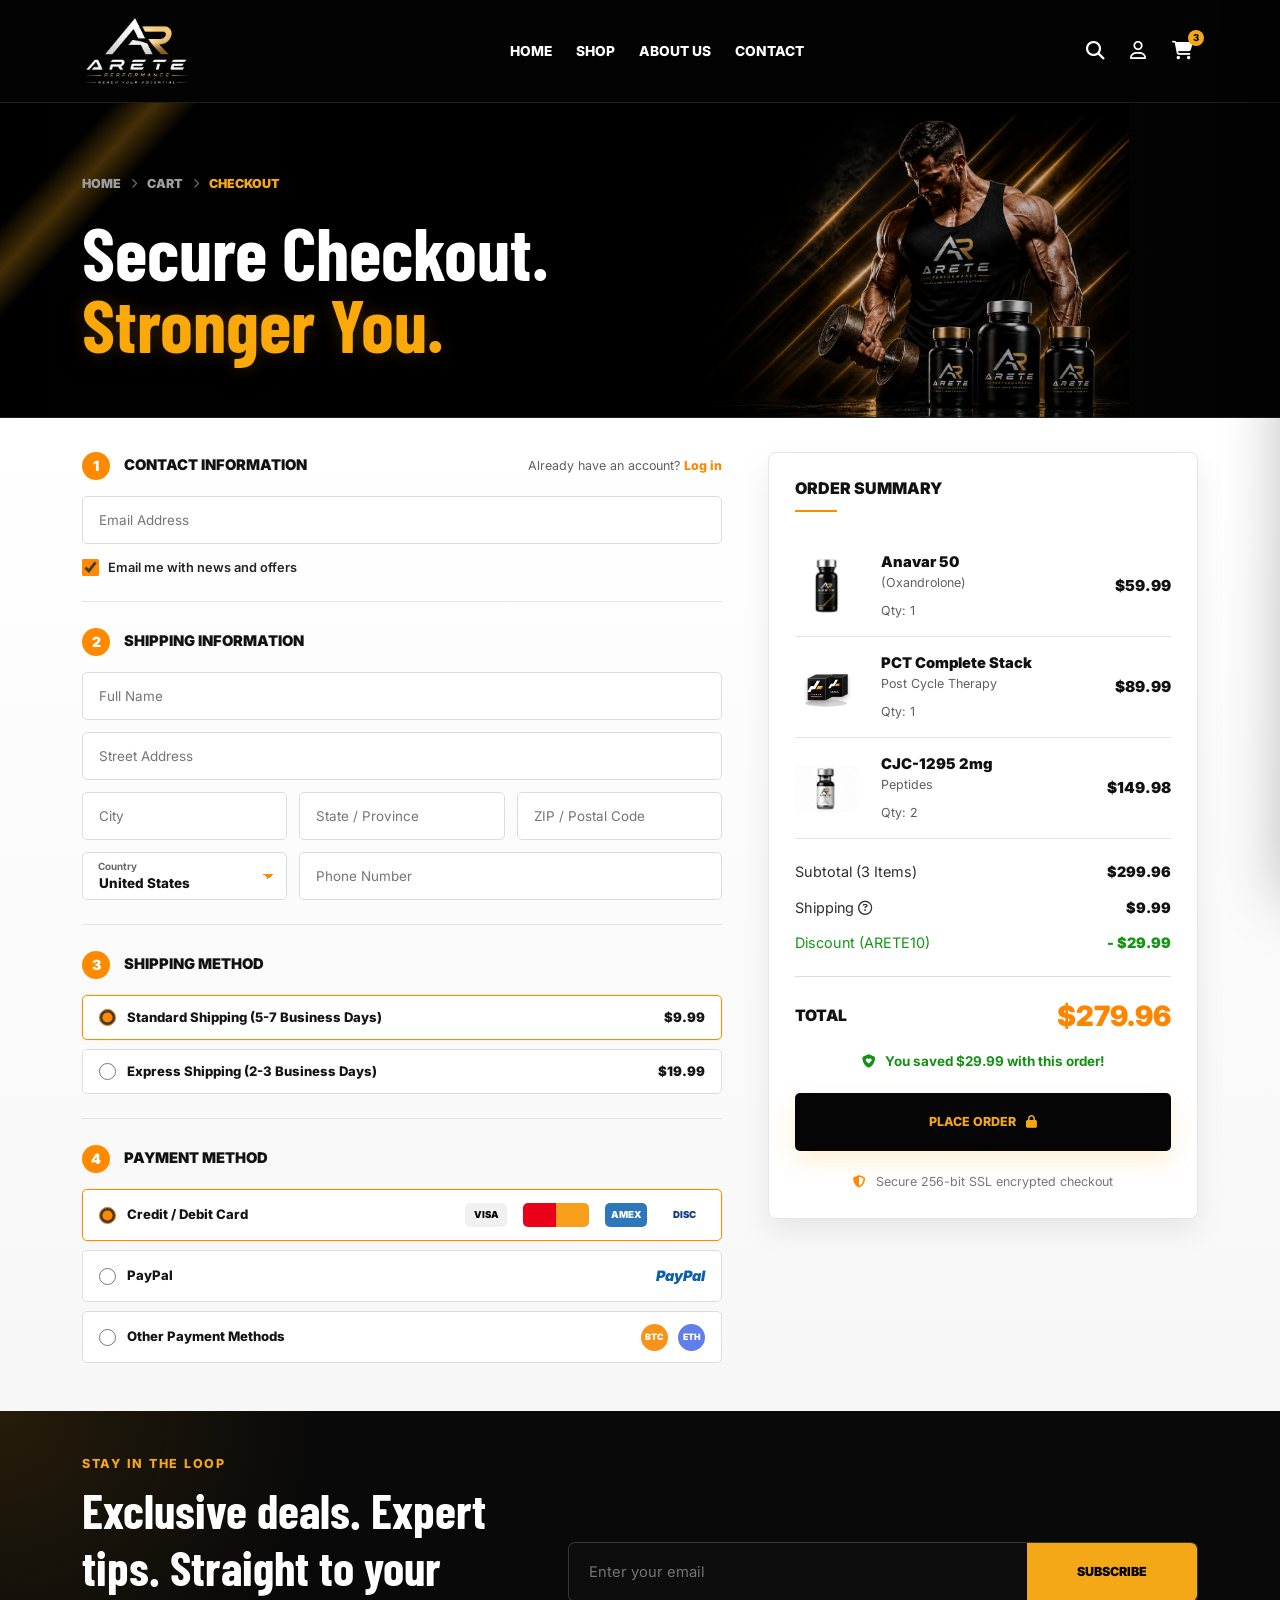
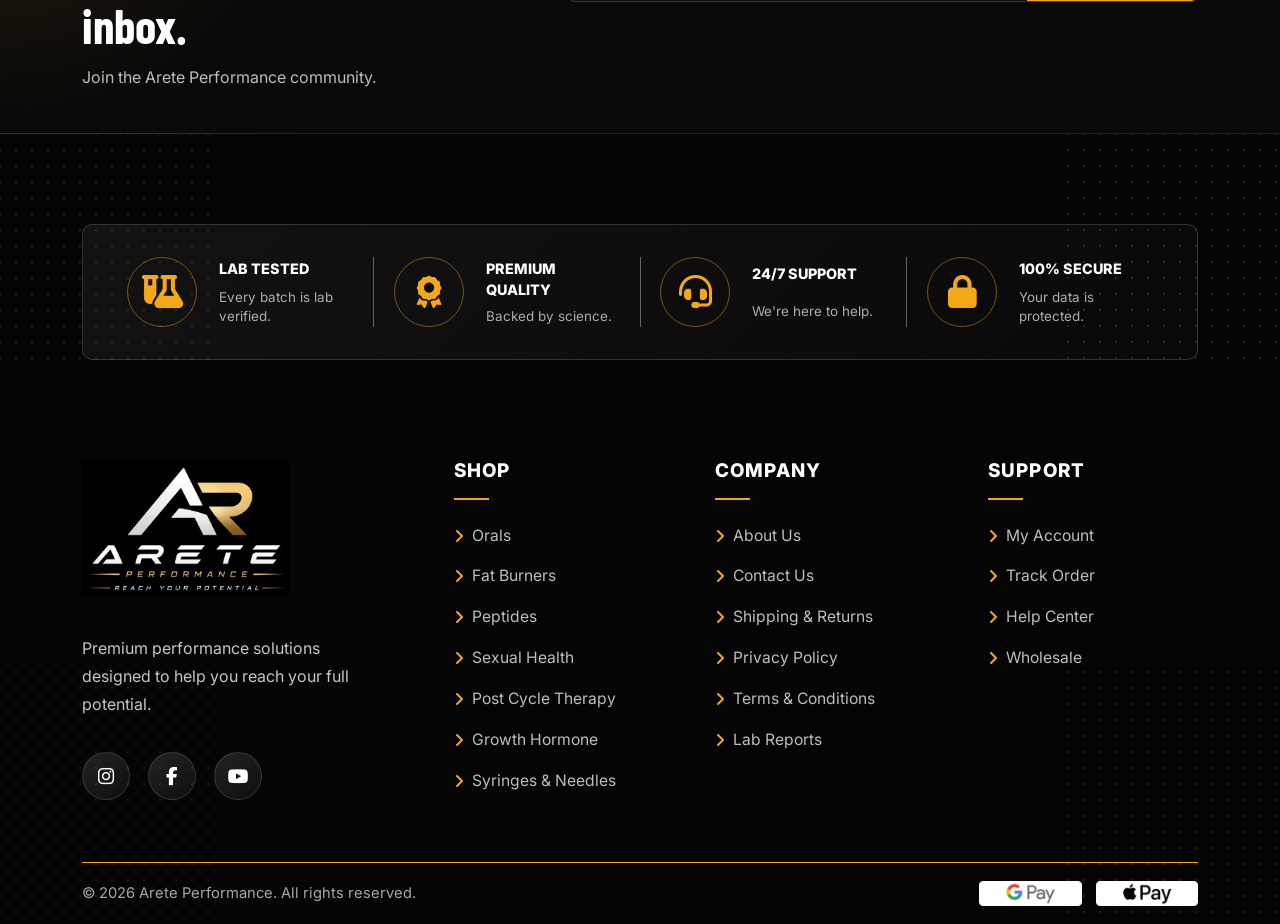
==== commit 61457a16: "backup before execute 015" ====
--- a/checkout.html
+++ b/checkout.html
@@ -41,9 +41,8 @@
     <section class="checkout-hero">
       <div class="container">
         <div class="checkout-hero-copy reveal-up">
-          <p class="eyebrow">Checkout</p>
+          <nav class="cart-breadcrumb" aria-label="Breadcrumb"><a href="index.html">Home</a><i class="fa-solid fa-chevron-right"></i><a href="my-cart.html">Cart</a><i class="fa-solid fa-chevron-right"></i><span>Checkout</span></nav>
           <h1>Secure Checkout.<br><span>Stronger You.</span></h1>
-          <nav class="checkout-breadcrumb" aria-label="Breadcrumb"><a href="index.html">Home</a><i class="fa-solid fa-chevron-right"></i><a href="my-cart.html">Cart</a><i class="fa-solid fa-chevron-right"></i><span>Checkout</span></nav>
         </div>
       </div>
     </section>
@@ -195,7 +194,7 @@
           <div class="footer-assurance"><i class="fa-solid fa-shield-halved"></i><div><strong>Secure Payments</strong><span>100% secure &amp; trusted</span></div></div>
         </div> -->
       </div>
-      <div class="footer-bottom"><span>&copy; 2026 Arete Performance. All rights reserved.</span><div class="payment-badges"><span>VISA</span><span></span><span>AMEX</span><span>PayPal</span><span>BTC</span></div></div>
+      <div class="footer-bottom"><span>&copy; 2026 Arete Performance. All rights reserved.</span><div class="payment-badges" aria-label="Accepted payment methods"><span class="payment-image"><img src="assets/images/google-pay.webp" alt="Google Pay"></span><span class="payment-image"><img src="assets/images/apple-pay.webp" alt="Apple Pay"></span></div></div>
     </div>
   </footer>
 
--- a/assets/css/style.css
+++ b/assets/css/style.css
@@ -30,6 +30,7 @@
   font-family: var(--font-body);
   background: var(--color-white);
   overflow-x: hidden;
+  width: 100%;
 }
 
 main section {
@@ -1032,7 +1033,7 @@
 
 .site-footer {
   position: relative;
-  padding: 90px 0 56px;
+  padding: 90px 0 10px;
   color: #bdbdbd;
   background: var(--color-black);
   /* background: radial-gradient(circle at 16% 18%, rgba(255, 255, 255, .07), transparent 24%), radial-gradient(circle at 82% 12%, rgba(255, 255, 255, .05), transparent 25%), linear-gradient(135deg, #101114 0%, #050505 54%, #090909 100%); */
@@ -1324,8 +1325,8 @@
   justify-content: space-between;
   align-items: center;
   gap: 20px;
-  margin-top: 74px;
-  padding-top: 38px;
+  margin-top: 50px;
+  padding-top: 10px;
   color: #a7a7a7;
   font-size: .92rem;
   border-top: 1px solid var(--color-primary);
@@ -1334,8 +1335,9 @@
 .payment-badges {
   display: flex;
   flex-wrap: wrap;
-  gap: 22px;
+  gap: 14px;
   justify-content: flex-end;
+  align-items: center;
 }
 
 .payment-badges span {
@@ -1369,6 +1371,24 @@
 .payment-badges span:nth-child(5) {
   color: #fff;
   background: #f7931a;
+}
+
+.payment-badges span.payment-image {
+  width: clamp(86px, 8vw, 116px);
+  min-width: 0;
+  height: clamp(34px, 3.2vw, 44px);
+  padding: 0;
+  color: inherit;
+  background: transparent;
+  border-radius: 0;
+  overflow: visible;
+}
+
+.payment-badges img {
+  display: block;
+  width: 100%;
+  height: 100%;
+  object-fit: contain;
 }
 
 .toast {
@@ -2111,19 +2131,14 @@
   margin-top: 24px;
   padding: 32px 46px;
   color: var(--color-white);
-  background: radial-gradient(circle at 8% 50%, rgba(245, 168, 23, .2), transparent 26%), linear-gradient(135deg, #050505, #141414);
+  background-color: var(--color-black);
   border-radius: var(--radius);
   overflow: hidden;
-}
-
-.bundle-banner::before {
-  content: "";
-  position: absolute;
-  inset: -30%;
-  background: linear-gradient(125deg, transparent 35%, rgba(245, 168, 23, .14) 38%, rgba(245, 168, 23, .55) 39%, transparent 40%, transparent 48%, rgba(245, 168, 23, .32) 50%, transparent 52%);
-  pointer-events: none;
-}
-
+  background-image: url(/assets/images/banner/buy-more.png);
+  background-repeat: no-repeat;
+  background-position: left;
+  background-size: contain;
+}
 .bundle-banner>div {
   position: relative;
   z-index: 1;
@@ -2248,7 +2263,8 @@
   min-height: 310px;
   padding: 74px 0 58px;
   color: var(--color-white);
-  background: var(--color-black) url("../images/hero-performance.png") right 14% bottom/auto 126% no-repeat;
+  background: var(--color-black) url("../images/hero-performance.png") right  35% bottom/auto 120% no-repeat;
+  /* background: var(--color-black) url("../images/hero-performance.png") right 14% bottom/auto 126% no-repeat; */
   border-bottom: 1px solid rgba(255, 255, 255, .1);
   overflow: hidden;
 }
@@ -2564,7 +2580,8 @@
   min-height: 315px;
   padding: 72px 0 54px;
   color: var(--color-white);
-  background: var(--color-black) url("../images/hero-performance.png") right 11% bottom/auto 134% no-repeat;
+  background: var(--color-black) url("../images/hero-performance.png") right  35% bottom/auto 120% no-repeat;
+  /* background: var(--color-black) url("../images/hero-performance.png") right 11% bottom/auto 134% no-repeat; */
   border-bottom: 1px solid rgba(255, 255, 255, .1);
   overflow: hidden;
 }
@@ -3010,7 +3027,8 @@
   min-height: 330px;
   padding: 62px 0 48px;
   color: var(--color-white);
-  background: var(--color-black) url("../images/hero-performance.png") right 12% bottom/auto 124% no-repeat;
+  background: var(--color-black) url("../images/hero-performance.png") right  35% bottom/auto 120% no-repeat;
+  /* background: var(--color-black) url("../images/hero-performance.png") right 12% bottom/auto 124% no-repeat; */
   border-bottom: 1px solid rgba(255, 255, 255, .1);
   overflow: hidden;
 }
@@ -5558,7 +5576,8 @@
 
   .checkout-total-lines>div,
   .checkout-total {
-    align-items: flex-start;
+    /* align-items: flex-start; */
+    align-items: center;
   }
 }
 
@@ -5920,3 +5939,660 @@
     min-height: 330px;
   }
 }
+
+/* Responsive polish for every page */
+@media (max-width: 1399.98px) {
+  .hero {
+    height: auto;
+    min-height: 640px;
+  }
+
+  .min-vh-hero {
+    min-height: 500px;
+  }
+
+  .footer-main {
+    gap: 38px;
+  }
+
+  .footer-feature-strip {
+    padding-right: 24px;
+    padding-left: 24px;
+  }
+
+  .footer-feature-strip>div {
+    padding: 0 20px;
+  }
+}
+
+@media (max-width: 1199.98px) {
+  .container {
+    max-width: 960px;
+  }
+
+  .shop-grid,
+  .related-grid {
+    grid-template-columns: repeat(3, minmax(0, 1fr));
+  }
+
+  .recommended-grid {
+    grid-template-columns: repeat(3, minmax(0, 1fr));
+  }
+
+  .product-detail-layout,
+  .success-grid {
+    grid-template-columns: 1fr;
+  }
+
+  .success-summary {
+    grid-column: auto;
+  }
+
+  .bundle-banner {
+    grid-template-columns: minmax(300px, 42%) minmax(280px, 1fr);
+    min-height: 190px;
+    padding: 26px 38px;
+    background-image: linear-gradient(90deg, rgba(0, 0, 0, .04) 0%, rgba(0, 0, 0, .2) 47%, rgba(0, 0, 0, .72) 100%), url("../images/banner/buy-more.png");
+    background-position: left center;
+    background-size: auto 100%;
+  }
+
+  .bundle-products img {
+    display: none;
+  }
+}
+
+@media (max-width: 991.98px) {
+  .container {
+    max-width: 720px;
+  }
+
+  .brand {
+    width: 124px;
+    height: 58px;
+  }
+
+  .navbar-collapse {
+    max-height: calc(100vh - 92px);
+    overflow-y: auto;
+  }
+
+  .nav-actions {
+    flex-wrap: wrap;
+  }
+
+  .section-heading {
+    align-items: flex-start !important;
+    gap: 16px;
+    flex-direction: column;
+  }
+
+  .hero,
+  .shop-hero,
+  .cart-hero,
+  .checkout-hero,
+  .search-hero {
+    background-position: 70% bottom;
+  }
+
+  .hero h1,
+  .shop-hero h1,
+  .cart-hero h1,
+  .checkout-hero h1,
+  .search-hero h1,
+  .success-hero h1 {
+    font-size: clamp(3rem, 9vw, 4.6rem);
+  }
+
+  .hero-features {
+    max-width: none;
+  }
+
+  .testimonial-stats,
+  .footer-feature-strip,
+  .shop-trust-grid,
+  .product-benefit-strip,
+  .description-assurance {
+    grid-template-columns: repeat(2, minmax(0, 1fr));
+  }
+
+  .footer-main {
+    grid-template-columns: repeat(2, minmax(0, 1fr));
+  }
+
+  .footer-brand-block {
+    grid-column: 1 / -1;
+  }
+
+  .shop-layout,
+  .cart-layout,
+  .checkout-layout,
+  .shop-newsletter-inner,
+  .usage-panel,
+  .product-info-grid,
+  .benefits-tab-grid,
+  .ingredients-tab-grid,
+  .faq-tab-grid,
+  .dosage-tab-grid {
+    grid-template-columns: 1fr;
+  }
+
+  .order-summary,
+  .checkout-summary {
+    max-width: none;
+    justify-self: stretch;
+  }
+
+  .bundle-banner {
+    grid-template-columns: 1fr;
+    padding: 210px 32px 34px;
+    text-align: center;
+    background-image: linear-gradient(180deg, rgba(0, 0, 0, .04) 0%, rgba(0, 0, 0, .26) 48%, rgba(0, 0, 0, .88) 100%), url("../images/banner/buy-more.png");
+    background-position: center top;
+    background-size: auto 230px;
+  }
+
+  .bundle-products {
+    display: none;
+  }
+
+  .bundle-banner p:not(.eyebrow) {
+    margin-right: auto;
+    margin-left: auto;
+  }
+
+  .product-main-image {
+    min-height: 430px;
+  }
+}
+
+@media (max-width: 767.98px) {
+  .container {
+    max-width: 100%;
+    padding-right: 18px;
+    padding-left: 18px;
+  }
+
+  .section-space {
+    padding: 46px 0;
+  }
+
+  .btn {
+    padding: 13px 20px;
+    white-space: normal;
+  }
+
+  .hero {
+    min-height: 620px;
+    background-position: 68% bottom;
+  }
+
+  .hero-content {
+    padding-top: 118px;
+  }
+
+  .min-vh-hero {
+    min-height: 430px;
+  }
+
+  .hero-copy,
+  .shop-hero-copy p:last-child,
+  .cart-hero p,
+  .checkout-hero-copy,
+  .search-hero-copy,
+  .success-hero p {
+    max-width: 100%;
+  }
+
+  .hero h1,
+  .shop-hero h1,
+  .cart-hero h1,
+  .checkout-hero h1,
+  .search-hero h1,
+  .success-hero h1 {
+    font-size: clamp(2.5rem, 13vw, 3.8rem);
+    line-height: .94;
+  }
+
+  .description-assurance,
+  .shop-trust-grid,
+  .shop-hero-features {
+    grid-template-columns: 1fr 1fr;
+  }
+
+
+  .hero-features,
+  .testimonial-stats,
+  .footer-feature-strip,
+  .product-benefit-strip,
+  .success-side,
+  .usage-steps,
+  .dosage-steps {
+    grid-template-columns: 1fr;
+  }
+
+  .footer-feature-strip {
+    align-items: baseline;
+  }
+
+  .description-assurance,
+  .shop-trust-grid,
+  .footer-feature-strip,
+  .testimonial-stats {
+    display: flex;
+    gap: 0px;
+    flex-wrap: wrap;
+    width: 100%;
+  }
+  .description-assurance>div,
+  .shop-trust-grid>div,
+  .footer-feature-strip>div,
+  .testimonial-stats>div {
+    display: flex;
+    flex-direction: column;
+    align-items: center;
+    text-align: center;
+    width: calc((100% / 2) - 10px);
+  }
+
+  .description-assurance > div:nth-child(2n + 1),
+  .shop-trust-grid > div:nth-child(2n + 1),
+  .footer-feature-strip > div:nth-child(2n + 1),
+  .testimonial-stats > div:nth-child(2n + 1) {
+    border-right: 1px solid rgba(180, 180, 180, .35)!important;
+  }
+  .description-assurance > div:nth-child(2n + 3),
+  .shop-trust-grid > div:nth-child(2n + 3),
+  .footer-feature-strip > div:nth-child(2n + 3),
+  .testimonial-stats > div:nth-child(2n + 3) {
+    border-bottom: 0px;
+  }
+
+  .shop-trust-grid>div {
+    padding: 10px 10px!important;
+  }
+
+  .description-assurance i,
+  .shop-trust-grid i,
+  .footer-feature-strip i {
+    margin-bottom: 10px;
+  }
+
+  .benefit p,
+  .footer-feature-strip span {
+    min-height: 35px;
+  }
+
+  .bundle-banner {
+    background-size: auto 220px !important;
+    background-position: left top !important;
+  }
+
+
+  .shop-hero-features>div,
+  .testimonial-stats>div,
+  .footer-feature-strip>div,
+  .shop-trust-grid>div,
+  .product-benefit-strip>div,
+  .description-assurance>div {
+    padding: 16px 0;
+    border-right: 0;
+    border-bottom: 1px solid rgba(180, 180, 180, .35);
+  }
+
+  .hero-features .col-6:last-child .hero-feature,
+  .footer-feature-strip>div:last-child,
+  .shop-trust-grid>div:last-child,
+  .product-benefit-strip>div:last-child,
+  .description-assurance>div:last-child {
+    border-bottom: 0;
+  }
+
+  .category-card {
+    min-height: 180px;
+  }
+
+  .category-card>img,
+  .category-card>img.category-art,
+  .wide-card>img.syringe-art {
+    width: min(145px, 100%);
+    height: 118px;
+  }
+
+  .testimonial-carousel {
+    padding: 0;
+  }
+
+  .testimonial-slide {
+    flex-basis: 100%;
+  }
+
+  .footer-main {
+    grid-template-columns: 1fr;
+  }
+
+  .footer-brand-block {
+    grid-column: auto;
+  }
+
+  .footer-bottom,
+  .shop-toolbar,
+  .recommend-head,
+  .cart-panel-actions {
+    align-items: stretch;
+    flex-direction: column;
+  }
+
+  .footer-bottom .payment-badges {
+    align-self: stretch;
+    justify-content: center;
+  }
+
+  .payment-badges {
+    flex-direction: row;
+    align-items: center;
+  }
+
+  .payment-badges span.payment-image {
+    width: clamp(82px, 28vw, 108px);
+    height: clamp(32px, 11vw, 42px);
+  }
+
+  .shop-sidebar {
+    grid-template-columns: 1fr;
+  }
+
+  .filter-block {
+    border-right: 0;
+  }
+
+  .shop-grid,
+  .recommended-grid,
+  .related-grid {
+    grid-template-columns: repeat(2, minmax(0, 1fr));
+  }
+
+  .shop-product-card.product-card {
+    min-height: 286px;
+  }
+
+  .shop-product-card.product-card img {
+    width: 112px;
+    height: 130px;
+  }
+
+  .bundle-banner {
+    padding: 184px 20px 28px;
+    background-size: auto 205px;
+  }
+
+  .shop-newsletter .newsletter,
+  .search-form {
+    height: auto;
+    flex-direction: column;
+  }
+
+  .shop-newsletter .newsletter input,
+  .shop-newsletter .newsletter button,
+  .search-form input,
+  .search-form button {
+    width: 100%;
+    min-height: 52px;
+    border-radius: 6px;
+  }
+
+  .search-box,
+  .cart-drawer {
+    width: min(100vw, 420px);
+    padding: 20px;
+  }
+
+  .cart-row {
+    grid-template-columns: 1fr auto;
+  }
+
+  .cart-product-cell {
+    grid-column: 1 / -1;
+  }
+
+  .checkout-step-head {
+    grid-template-columns: auto 1fr;
+  }
+
+  .checkout-step-head p {
+    grid-column: 2;
+  }
+
+  .checkout-fields,
+  .product-actions,
+  .product-assurance,
+  .reviews-grid {
+    grid-template-columns: 1fr;
+  }
+
+  .checkout-fields .wide,
+  .checkout-fields .span-2 {
+    grid-column: auto;
+  }
+
+  .checkout-option,
+  .payment-option {
+    align-items: flex-start;
+    flex-direction: column;
+  }
+
+  .success-card,
+  .checkout-summary,
+  .cart-items-panel,
+  .order-summary,
+  .product-info-grid,
+  .reviews-panel,
+  .usage-panel,
+  .description-assurance,
+  .benefits-tab-grid,
+  .dosage-tab-grid,
+  .ingredients-tab-grid,
+  .reviews-tab-content,
+  .faq-tab-grid {
+    padding: 20px;
+  }
+
+  .product-gallery {
+    grid-template-columns: 1fr;
+  }
+
+  .product-thumbs {
+    grid-template-columns: repeat(4, minmax(0, 1fr));
+    order: 2;
+  }
+
+  .product-thumbs button {
+    width: 100%;
+    height: 76px;
+  }
+
+  .product-main-image {
+    min-height: 360px;
+  }
+
+  .product-main-image>img {
+    max-height: 320px;
+  }
+
+  .product-tabs {
+    overflow-x: auto;
+    grid-template-columns: repeat(6, max-content);
+  }
+}
+
+@media (max-width: 575.98px) {
+  .brand {
+    width: 108px;
+    height: 52px;
+  }
+
+  .navbar {
+    padding-top: 8px !important;
+    padding-bottom: 8px !important;
+  }
+
+  .hero {
+    min-height: 570px;
+  }
+
+  .hero-content {
+    padding-top: 94px;
+  }
+
+  .shop-hero-inner {
+    min-height: 470px;
+  }
+
+  .cart-hero,
+  .checkout-hero,
+  .search-hero {
+    min-height: 330px;
+    padding: 42px 0 36px;
+  }
+
+  .success-hero {
+    min-height: 350px;
+  }
+
+  .section-heading h2,
+  .why-intro h2,
+  .testimonial-heading h2,
+  .testimonial-stats strong {
+    font-size: 2rem;
+  }
+
+  .shop-grid,
+  .recommended-grid,
+  .related-grid {
+    gap: 12px;
+  }
+
+  .bundle-banner {
+    padding: 162px 16px 24px;
+    background-size: auto 182px;
+    background-position: 44% top;
+  }
+
+  .bundle-banner h2 {
+    font-size: 2rem;
+  }
+
+  .bundle-banner p:not(.eyebrow) {
+    font-size: .88rem;
+  }
+
+  .cart-item {
+    grid-template-columns: 58px minmax(0, 1fr);
+  }
+
+  .cart-item button {
+    grid-column: 2;
+    justify-self: start;
+  }
+
+  .checkout-summary-items article {
+    grid-template-columns: 58px minmax(0, 1fr);
+  }
+
+  .checkout-summary-items b {
+    grid-column: 2;
+    text-align: left;
+  }
+
+  .order-detail-list>div,
+  .product-specs div {
+    grid-template-columns: 1fr;
+    gap: 6px;
+  }
+
+  .order-detail-list dd,
+  .product-specs dd {
+    text-align: left;
+  }
+}
+
+@media (max-width: 420px) {
+  .container {
+    padding-right: 14px;
+    padding-left: 14px;
+  }
+
+  .hero h1,
+  .shop-hero h1,
+  .cart-hero h1,
+  .checkout-hero h1,
+  .search-hero h1,
+  .success-hero h1 {
+    font-size: clamp(2.25rem, 14vw, 3rem);
+  }
+
+  .hero-copy,
+  .shop-hero-copy p:last-child,
+  .cart-hero p,
+  .search-hero-copy>p:not(.eyebrow),
+  .success-hero p {
+    font-size: .86rem;
+  }
+
+  .shop-grid,
+  .recommended-grid,
+  .related-grid {
+    grid-template-columns: 1fr;
+  }
+
+  .shop-product-card.product-card img,
+  .recommended-grid .shop-product-card.product-card img {
+    width: 132px;
+    height: 146px;
+  }
+
+  .bundle-banner {
+    padding: 142px 14px 22px;
+    background-size: auto 164px;
+  }
+
+  .bundle-banner .btn-gold {
+    width: 100%;
+    min-width: 0;
+  }
+
+  .footer-bottom .payment-badges {
+    gap: 10px;
+  }
+
+  .payment-badges span.payment-image {
+    width: min(44vw, 104px);
+    height: 38px;
+  }
+
+  .footer-feature-strip,
+  .testimonial-stats,
+  .success-card,
+  .checkout-summary,
+  .cart-items-panel,
+  .order-summary,
+  .product-info-grid,
+  .reviews-panel,
+  .usage-panel,
+  .description-assurance,
+  .benefits-tab-grid,
+  .dosage-tab-grid,
+  .ingredients-tab-grid,
+  .reviews-tab-content,
+  .faq-tab-grid {
+    padding: 18px;
+  }
+
+  .product-main-image {
+    min-height: 310px;
+  }
+
+  .product-main-image>img {
+    max-height: 270px;
+  }
+}
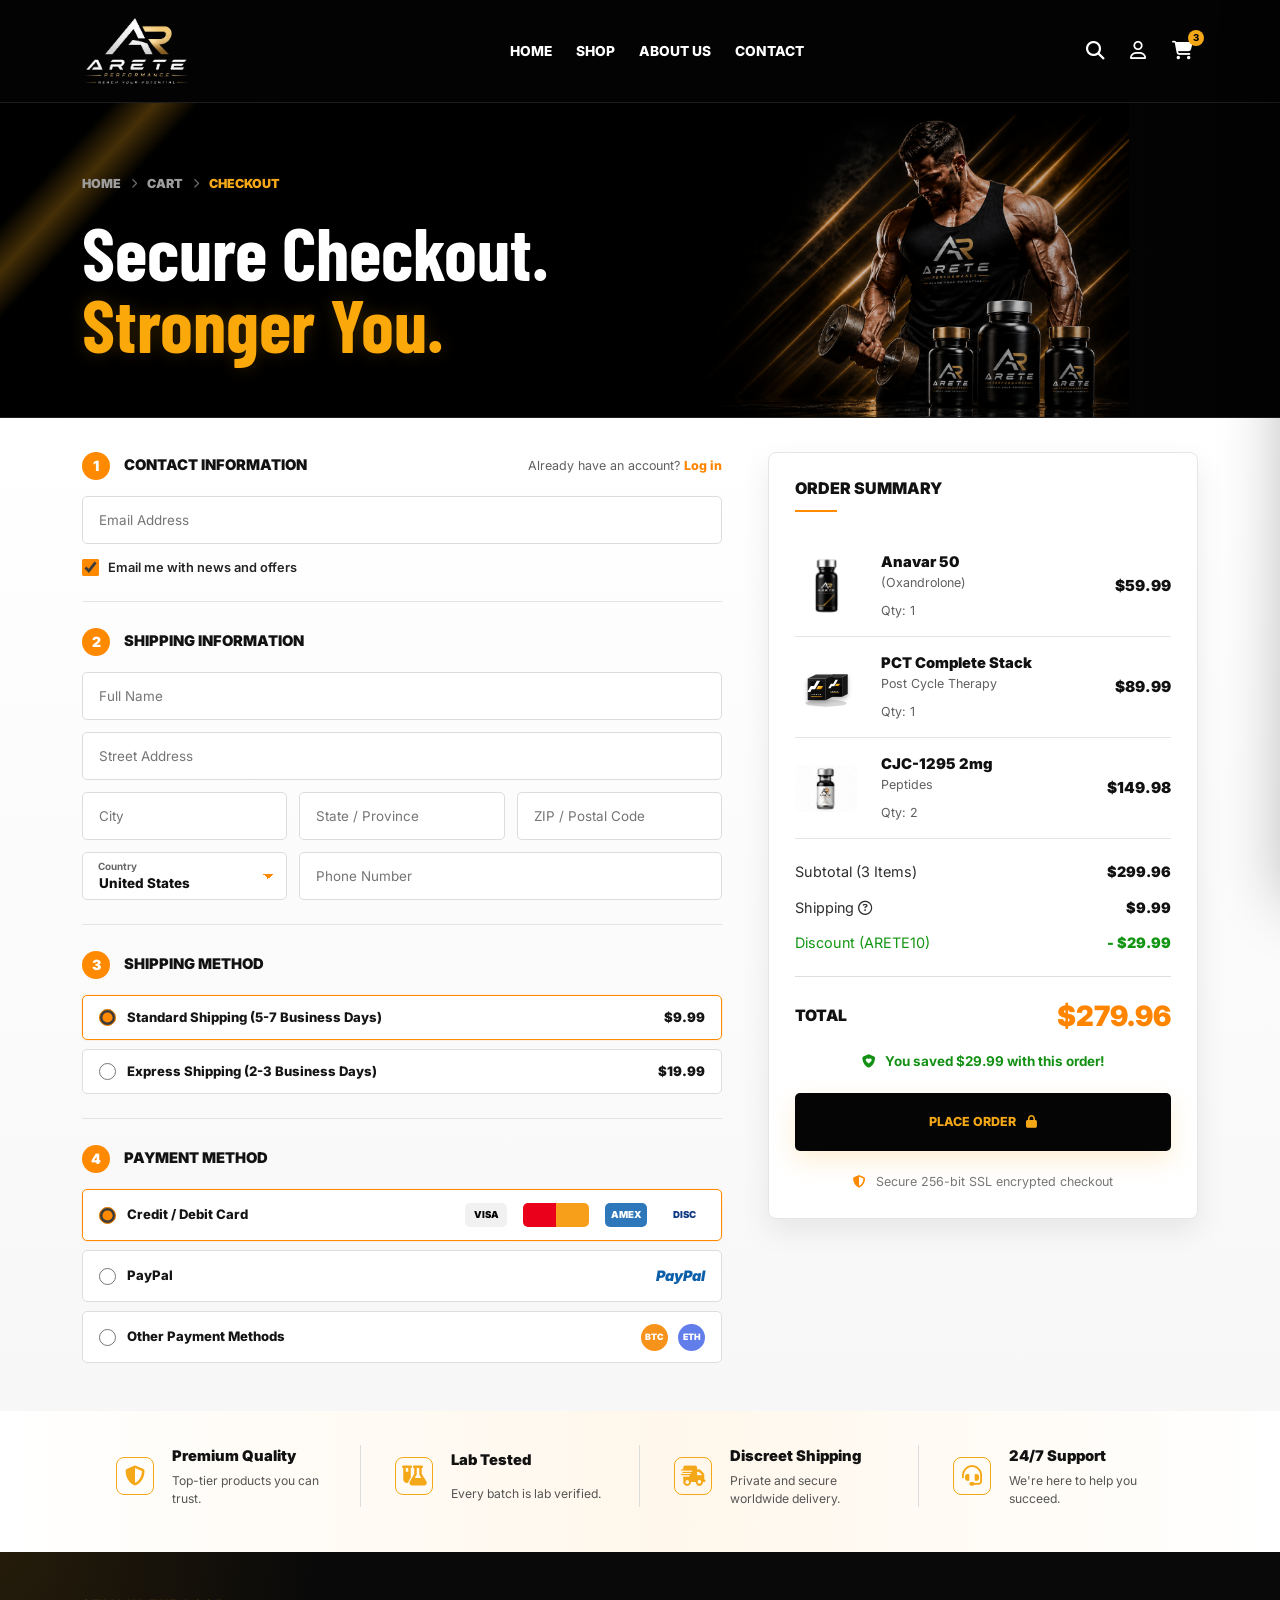
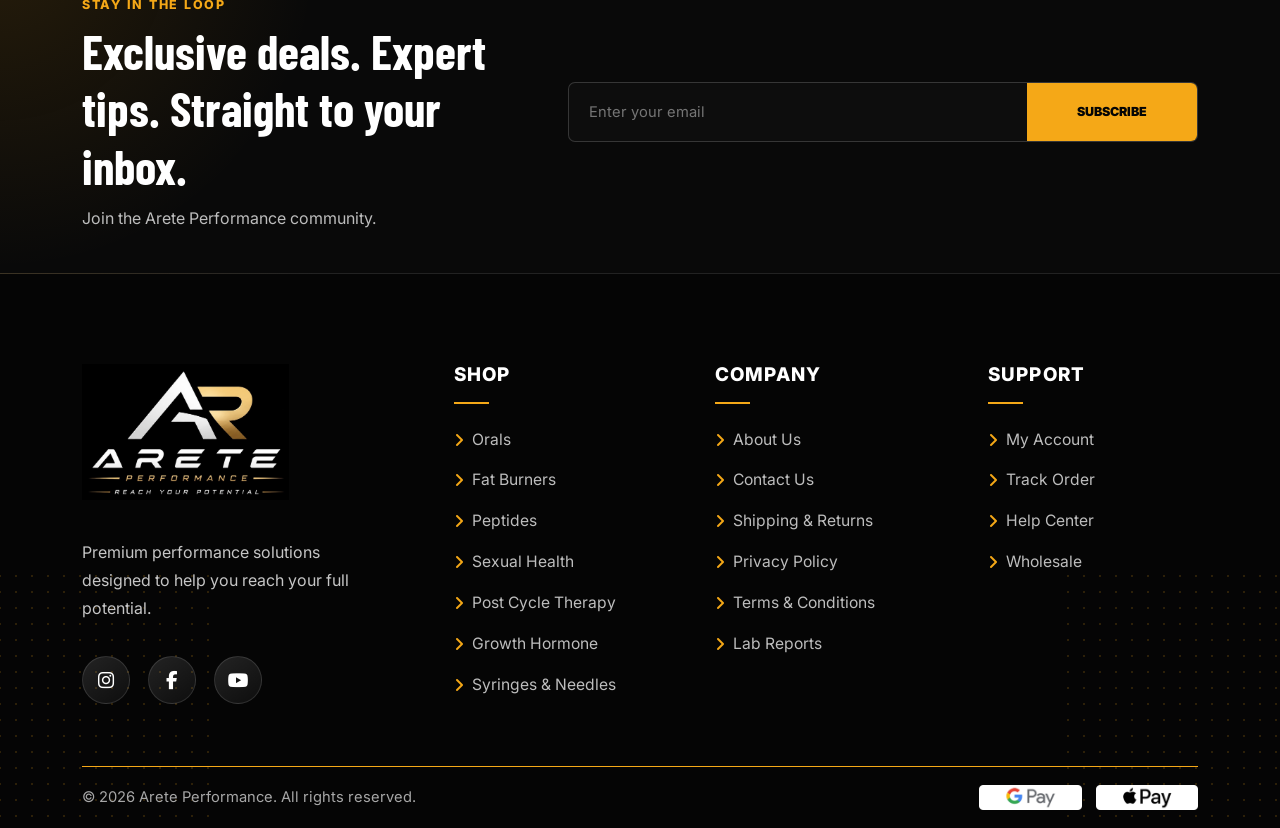
==== commit 2499c890: "backup before execute 016" ====
--- a/checkout.html
+++ b/checkout.html
@@ -137,6 +137,17 @@
       </div>
     </section>
 
+    <section class="shop-trust">
+      <div class="container">
+        <div class="shop-trust-grid">
+          <div><i class="fa-solid fa-shield-halved"></i><strong>Premium Quality</strong><span>Top-tier products you can trust.</span></div>
+          <div><i class="fa-solid fa-flask-vial"></i><strong>Lab Tested</strong><span>Every batch is lab verified.</span></div>
+          <div><i class="fa-solid fa-truck-fast"></i><strong>Discreet Shipping</strong><span>Private and secure worldwide delivery.</span></div>
+          <div><i class="fa-solid fa-headset"></i><strong>24/7 Support</strong><span>We're here to help you succeed.</span></div>
+        </div>
+      </div>
+    </section>
+
     <section class="shop-newsletter">
       <div class="container">
         <div class="shop-newsletter-inner">
@@ -153,17 +164,6 @@
         </div>
       </div>
     </section>
-
-    <div class="site-footer">
-      <div class="container">
-        <div class="footer-feature-strip">
-          <div><i class="fa-solid fa-flask-vial"></i><strong>Lab Tested</strong><span>Every batch is lab verified.</span></div>
-          <div><i class="fa-solid fa-award"></i><strong>Premium Quality</strong><span>Backed by science.</span></div>
-          <div><i class="fa-solid fa-headset"></i><strong>24/7 Support</strong><span>We're here to help.</span></div>
-          <div><i class="fa-solid fa-lock"></i><strong>100% Secure</strong><span>Your data is protected.</span></div>
-        </div>
-      </div>
-    </div>
   </main>
 
   <footer class="site-footer" id="contact">
--- a/assets/css/style.css
+++ b/assets/css/style.css
@@ -3236,7 +3236,7 @@
 }
 
 .success-hero-copy {
-  max-width: 610px;
+  max-width: 820px;
   margin: 0 auto;
 }
 
@@ -3255,13 +3255,16 @@
 .success-hero h1 {
   margin: 0;
   font-family: var(--font-display);
-  font-size: clamp(2.75rem, 5vw, 4.25rem);
+  /* font-size: clamp(2.75rem, 5vw, 4.25rem); */
+  font-size: clamp(2.75rem, 4vw, 4.15rem);
   font-weight: 700;
   line-height: 1;
+  white-space: nowrap;
 }
 
 .success-hero h1 span {
   color: var(--color-primary);
+  white-space: nowrap;
 }
 
 .success-hero p {
@@ -4272,9 +4275,9 @@
   width: 44px;
   height: 44px;
   place-items: center;
-  color: #ff8a00;
+  color: var(--color-primary);
   font-size: 1.45rem;
-  background: #fff8ee;
+  /* background: #fff8ee; */
   border: 1px solid #ffe0b5;
   border-radius: 8px;
 }
@@ -6042,6 +6045,7 @@
   .search-hero h1,
   .success-hero h1 {
     font-size: clamp(3rem, 9vw, 4.6rem);
+    white-space: normal;
   }
 
   .hero-features {
@@ -6152,6 +6156,7 @@
   .success-hero h1 {
     font-size: clamp(2.5rem, 13vw, 3.8rem);
     line-height: .94;
+    white-space: normal;
   }
 
   .description-assurance,
@@ -6420,8 +6425,41 @@
   }
 
   .product-tabs {
-    overflow-x: auto;
-    grid-template-columns: repeat(6, max-content);
+    display: grid;
+    grid-template-columns: repeat(3, minmax(0, 1fr));
+    gap: 8px;
+    margin: 12px;
+    padding: 8px;
+    overflow: visible;
+    background: #f4f4f4;
+    border: 1px solid #e4e4e4;
+    border-bottom: 1px solid #e4e4e4;
+    border-radius: 8px;
+  }
+
+  .product-tabs a {
+    display: flex;
+    min-height: 42px;
+    align-items: center;
+    justify-content: center;
+    padding: 10px 8px;
+    color: #171717;
+    font-size: .68rem;
+    line-height: 1.2;
+    background: var(--color-white);
+    border: 1px solid #e1e1e1;
+    border-radius: 6px;
+  }
+
+  .product-tabs a.active {
+    color: var(--color-black);
+    background: linear-gradient(135deg, var(--color-primary-light), var(--color-primary));
+    border-color: rgba(245, 168, 23, .8);
+    box-shadow: 0 8px 18px rgba(245, 168, 23, .18);
+  }
+
+  .product-tabs a.active::after {
+    display: none;
   }
 }
 
@@ -6464,6 +6502,12 @@
   .testimonial-heading h2,
   .testimonial-stats strong {
     font-size: 2rem;
+  }
+
+  .product-tabs {
+    grid-template-columns: repeat(2, minmax(0, 1fr));
+    margin: 10px;
+    padding: 7px;
   }
 
   .shop-grid,
@@ -6542,7 +6586,7 @@
   .shop-grid,
   .recommended-grid,
   .related-grid {
-    grid-template-columns: 1fr;
+    grid-template-columns: 1fr 1fr;
   }
 
   .shop-product-card.product-card img,
@@ -6568,6 +6612,18 @@
   .payment-badges span.payment-image {
     width: min(44vw, 104px);
     height: 38px;
+  }
+
+  .product-tabs {
+    gap: 7px;
+    margin: 8px;
+    padding: 6px;
+  }
+
+  .product-tabs a {
+    min-height: 40px;
+    padding: 9px 6px;
+    font-size: .64rem;
   }
 
   .footer-feature-strip,
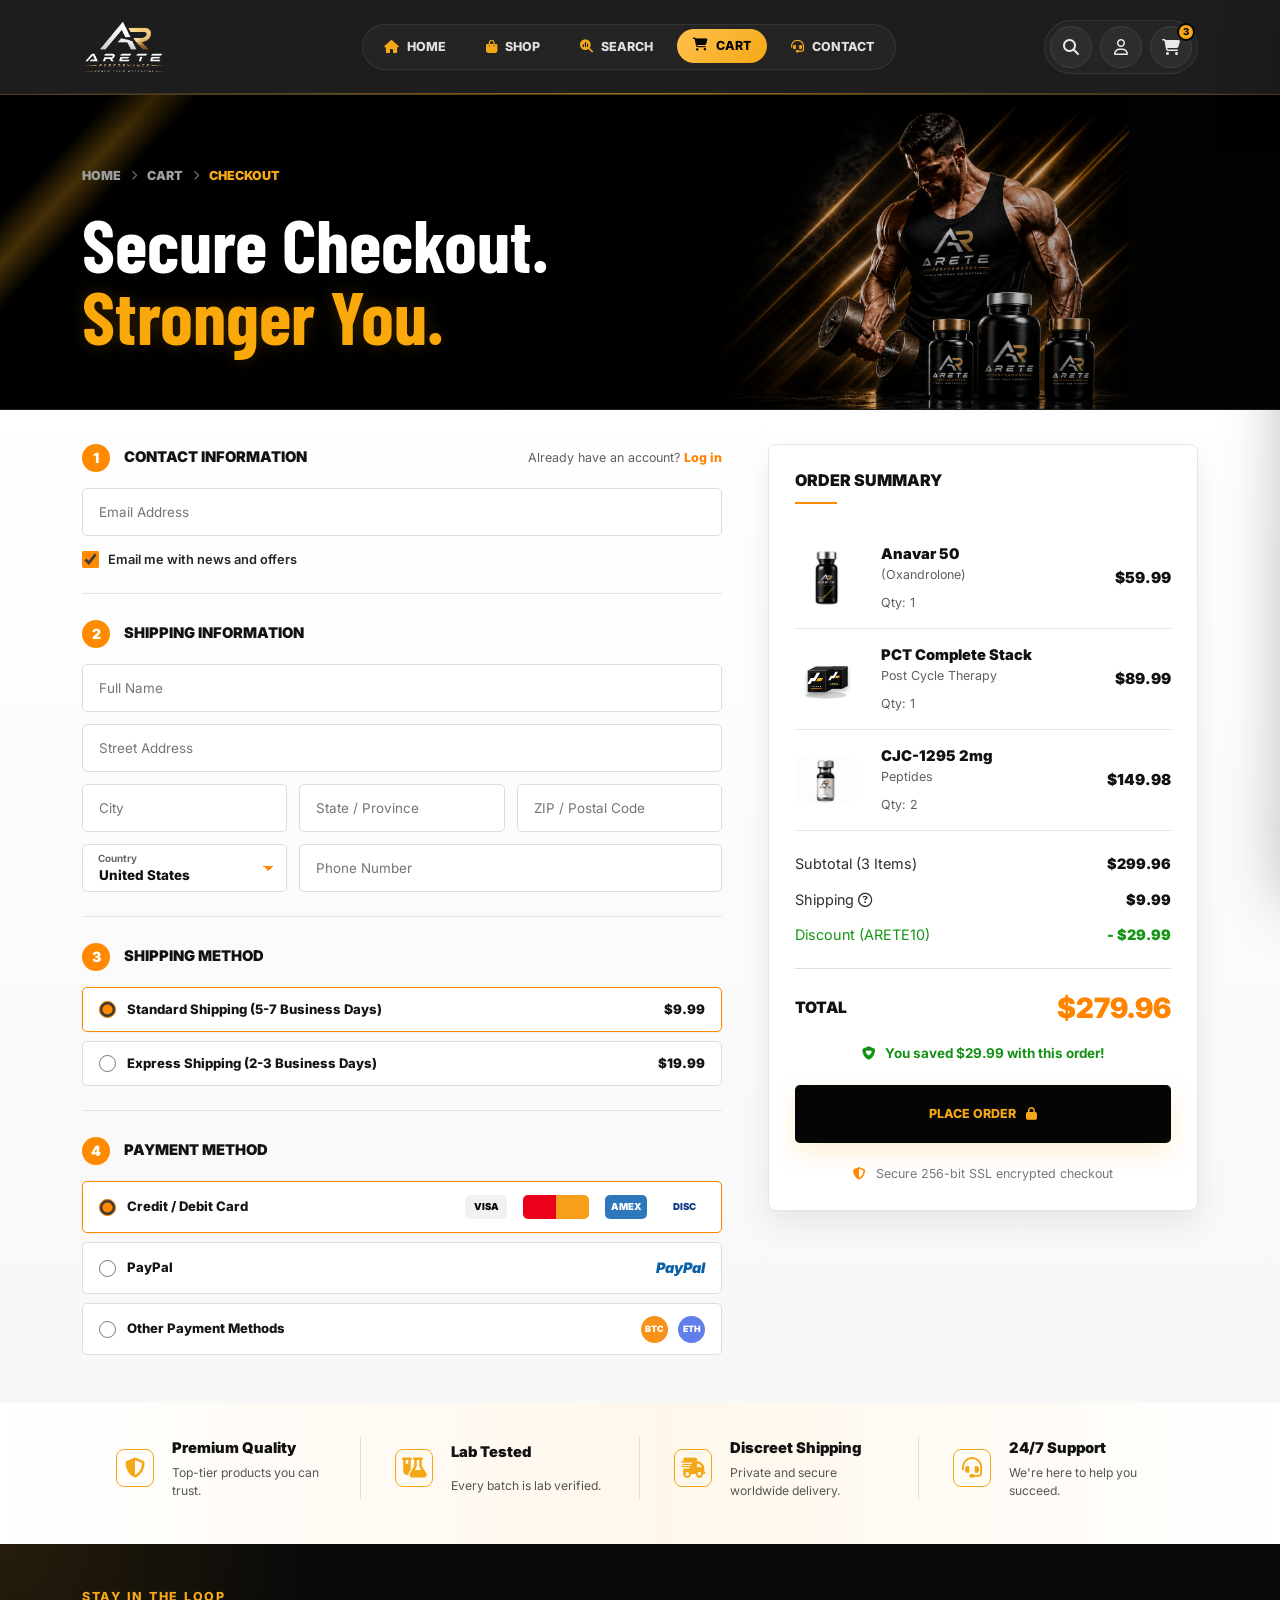
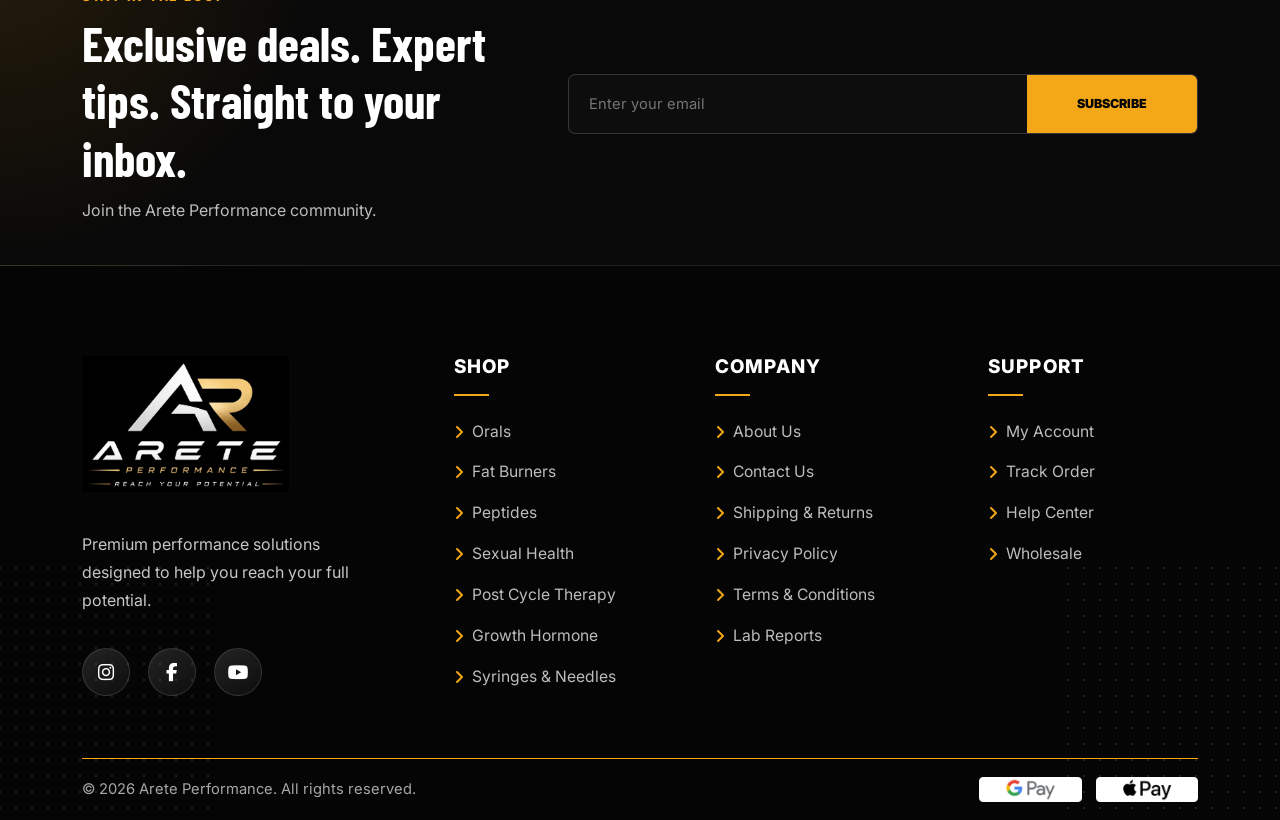
==== commit ea8e82f5: "header is updated" ====
--- a/checkout.html
+++ b/checkout.html
@@ -21,14 +21,15 @@
           <span class="navbar-toggler-icon"></span>
         </button>
         <div class="collapse navbar-collapse" id="mainNav">
-          <ul class="navbar-nav mx-auto gap-lg-4">
-            <li class="nav-item"><a class="nav-link" href="index.html">Home</a></li>
-            <li class="nav-item"><a class="nav-link" href="shop.html">Shop</a></li>
-            <li class="nav-item"><a class="nav-link" href="index.html#about">About us</a></li>
-            <li class="nav-item"><a class="nav-link" href="#contact">Contact</a></li>
+          <ul class="navbar-nav mx-auto gap-lg-2">
+            <li class="nav-item"><a class="nav-link" href="index.html"><i class="fa-solid fa-house"></i><span>Home</span></a></li>
+            <li class="nav-item"><a class="nav-link" href="shop.html"><i class="fa-solid fa-bag-shopping"></i><span>Shop</span></a></li>
+            <li class="nav-item"><a class="nav-link" href="search.html"><i class="fa-solid fa-magnifying-glass-chart"></i><span>Search</span></a></li>
+            <li class="nav-item"><a class="nav-link active" href="my-cart.html"><i class="fa-solid fa-cart-shopping"></i><span>Cart</span></a></li>
+            <li class="nav-item"><a class="nav-link" href="index.html#contact"><i class="fa-solid fa-headset"></i><span>Contact</span></a></li>
           </ul>
-          <div class="nav-actions d-flex align-items-center gap-3">
-            <button class="icon-btn search-toggle" type="button" aria-label="Search"><i class="fa-solid fa-magnifying-glass"></i></button>
+          <div class="nav-actions d-flex align-items-center gap-2">
+            <button class="icon-btn search-toggle" type="button" aria-label="Search products"><i class="fa-solid fa-magnifying-glass"></i></button>
             <button class="icon-btn" type="button" aria-label="Account"><i class="fa-regular fa-user"></i></button>
             <button class="icon-btn cart-btn" type="button" aria-label="Cart"><i class="fa-solid fa-cart-shopping"></i><span class="cart-count">3</span></button>
           </div>
--- a/assets/css/style.css
+++ b/assets/css/style.css
@@ -6652,3 +6652,254 @@
     max-height: 270px;
   }
 }
+
+/* Premium shared header */
+.site-header {
+  background: linear-gradient(180deg, rgba(5, 5, 5, .92), rgba(5, 5, 5, .78));
+  border-bottom: 1px solid rgba(245, 168, 23, .18);
+  box-shadow: 0 12px 34px rgba(0, 0, 0, .24);
+  backdrop-filter: blur(14px);
+}
+
+.site-header::before {
+  content: "";
+  position: absolute;
+  right: 0;
+  bottom: 0;
+  left: 0;
+  height: 1px;
+  background: linear-gradient(90deg, transparent, rgba(245, 168, 23, .78), transparent);
+  opacity: .78;
+  pointer-events: none;
+}
+
+.site-header.is-scrolled,
+.site-header.menu-open,
+.shop-page .site-header,
+.cart-page .site-header,
+.checkout-page .site-header,
+.search-page .site-header,
+.order-success-page .site-header,
+.product-detail-page .site-header {
+  background: #020202e3;
+  /* background: linear-gradient(180deg, rgba(3, 3, 3, .98), rgba(3, 3, 3, .92)); */
+  border-bottom-color: rgba(245, 168, 23, .24);
+  box-shadow: 0 18px 42px rgba(0, 0, 0, .34);
+  backdrop-filter: blur(16px);
+}
+
+.site-header .navbar {
+  min-height: 86px;
+}
+
+.site-header .container {
+  position: relative;
+}
+
+.site-header .brand {
+  width: 132px;
+  height: 62px;
+  padding: 4px 0;
+  transition: transform .25s ease, filter .25s ease;
+}
+
+.site-header .brand:hover {
+  transform: translateY(-1px);
+  filter: drop-shadow(0 8px 18px rgba(245, 168, 23, .18));
+}
+
+.site-header .navbar-nav {
+  align-items: center;
+  padding: 5px;
+  background: rgba(255, 255, 255, .035);
+  border: 1px solid rgba(255, 255, 255, .08);
+  border-radius: 999px;
+}
+
+.site-header .navbar .nav-link {
+  display: inline-flex;
+  align-items: center;
+  justify-content: center;
+  gap: 8px;
+  min-width: 86px;
+  padding: 10px 16px !important;
+  color: rgba(255, 255, 255, .86);
+  font-size: .78rem;
+  line-height: 1;
+  text-align: center;
+  border-radius: 999px;
+  transition: color .22s ease, background .22s ease, transform .22s ease;
+}
+
+.site-header .navbar .nav-link i {
+  color: var(--color-primary);
+  font-size: .82rem;
+  transition: color .22s ease, transform .22s ease;
+}
+
+.site-header .navbar .nav-link::after {
+  display: none;
+}
+
+.site-header .navbar .nav-link:hover,
+.site-header .navbar .nav-link.active {
+  color: var(--color-black);
+  background: linear-gradient(135deg, var(--color-primary-light), var(--color-primary));
+  transform: translateY(-1px);
+}
+
+.site-header .navbar .nav-link:hover i,
+.site-header .navbar .nav-link.active i {
+  color: var(--color-black);
+  transform: translateY(-1px);
+}
+
+.site-header .nav-actions {
+  padding: 5px;
+  background: rgba(255, 255, 255, .035);
+  border: 1px solid rgba(255, 255, 255, .08);
+  border-radius: 999px;
+}
+
+.site-header .icon-btn {
+  display: grid;
+  width: 42px;
+  height: 42px;
+  place-items: center;
+  padding: 0;
+  color: rgba(255, 255, 255, .9);
+  font-size: 1rem;
+  background: rgba(255, 255, 255, .045);
+  border: 1px solid rgba(255, 255, 255, .08);
+  border-radius: 50%;
+}
+
+.site-header .icon-btn:hover {
+  color: var(--color-black);
+  background: var(--color-primary);
+  border-color: var(--color-primary);
+  box-shadow: 0 10px 22px rgba(245, 168, 23, .22);
+}
+
+.site-header .cart-btn span {
+  top: -4px;
+  right: -4px;
+  width: 18px;
+  height: 18px;
+  border: 2px solid #050505;
+}
+
+.site-header .navbar-toggler {
+  width: 44px;
+  height: 44px;
+  padding: 0;
+  background: rgba(245, 168, 23, .1);
+  border: 1px solid rgba(245, 168, 23, .38) !important;
+  border-radius: 50%;
+}
+
+.site-header .navbar-toggler:focus {
+  box-shadow: 0 0 0 3px rgba(245, 168, 23, .18);
+}
+
+@media (max-width: 1199.98px) {
+  .site-header .navbar .nav-link {
+    min-width: 78px;
+    padding-right: 12px !important;
+    padding-left: 12px !important;
+    gap: 6px;
+    font-size: .72rem;
+  }
+
+  .site-header .navbar .nav-link i {
+    font-size: .76rem;
+  }
+}
+
+@media (max-width: 991.98px) {
+  .site-header .navbar {
+    min-height: 74px;
+  }
+
+  .site-header .brand {
+    width: 112px;
+    height: 54px;
+  }
+
+  .site-header .navbar-collapse {
+    margin-top: 12px;
+    padding: 16px;
+    background: linear-gradient(180deg, rgba(14, 14, 14, .98), rgba(3, 3, 3, .98));
+    border: 1px solid rgba(245, 168, 23, .16);
+    border-radius: 12px;
+    box-shadow: 0 18px 38px rgba(0, 0, 0, .38);
+  }
+
+  .site-header .navbar-nav {
+    align-items: stretch;
+    gap: 8px !important;
+    padding: 0;
+    background: transparent;
+    border: 0;
+    border-radius: 0;
+  }
+
+  .site-header .navbar .nav-link {
+    justify-content: flex-start;
+    width: 100%;
+    min-width: 0;
+    padding: 14px 16px !important;
+    text-align: left;
+    background: rgba(255, 255, 255, .04);
+    border: 1px solid rgba(255, 255, 255, .08);
+    border-radius: 8px;
+  }
+
+  .site-header .navbar .nav-link i {
+    display: grid;
+    width: 30px;
+    height: 30px;
+    place-items: center;
+    background: rgba(245, 168, 23, .1);
+    border: 1px solid rgba(245, 168, 23, .22);
+    border-radius: 50%;
+  }
+
+  .site-header .navbar .nav-link:hover i,
+  .site-header .navbar .nav-link.active i {
+    background: rgba(0, 0, 0, .12);
+    border-color: rgba(0, 0, 0, .18);
+  }
+
+  .site-header .nav-actions {
+    justify-content: flex-start;
+    width: 100%;
+    margin-top: 14px;
+    padding: 0;
+    background: transparent;
+    border: 0;
+    border-radius: 0;
+  }
+
+  .site-header .icon-btn {
+    width: 44px;
+    height: 44px;
+  }
+}
+
+@media (max-width: 575.98px) {
+  .site-header .brand {
+    width: 100px;
+    height: 50px;
+  }
+
+  .site-header .navbar {
+    min-height: 66px;
+    padding-top: 8px !important;
+    padding-bottom: 8px !important;
+  }
+
+  .site-header .navbar-collapse {
+    padding: 12px;
+  }
+}
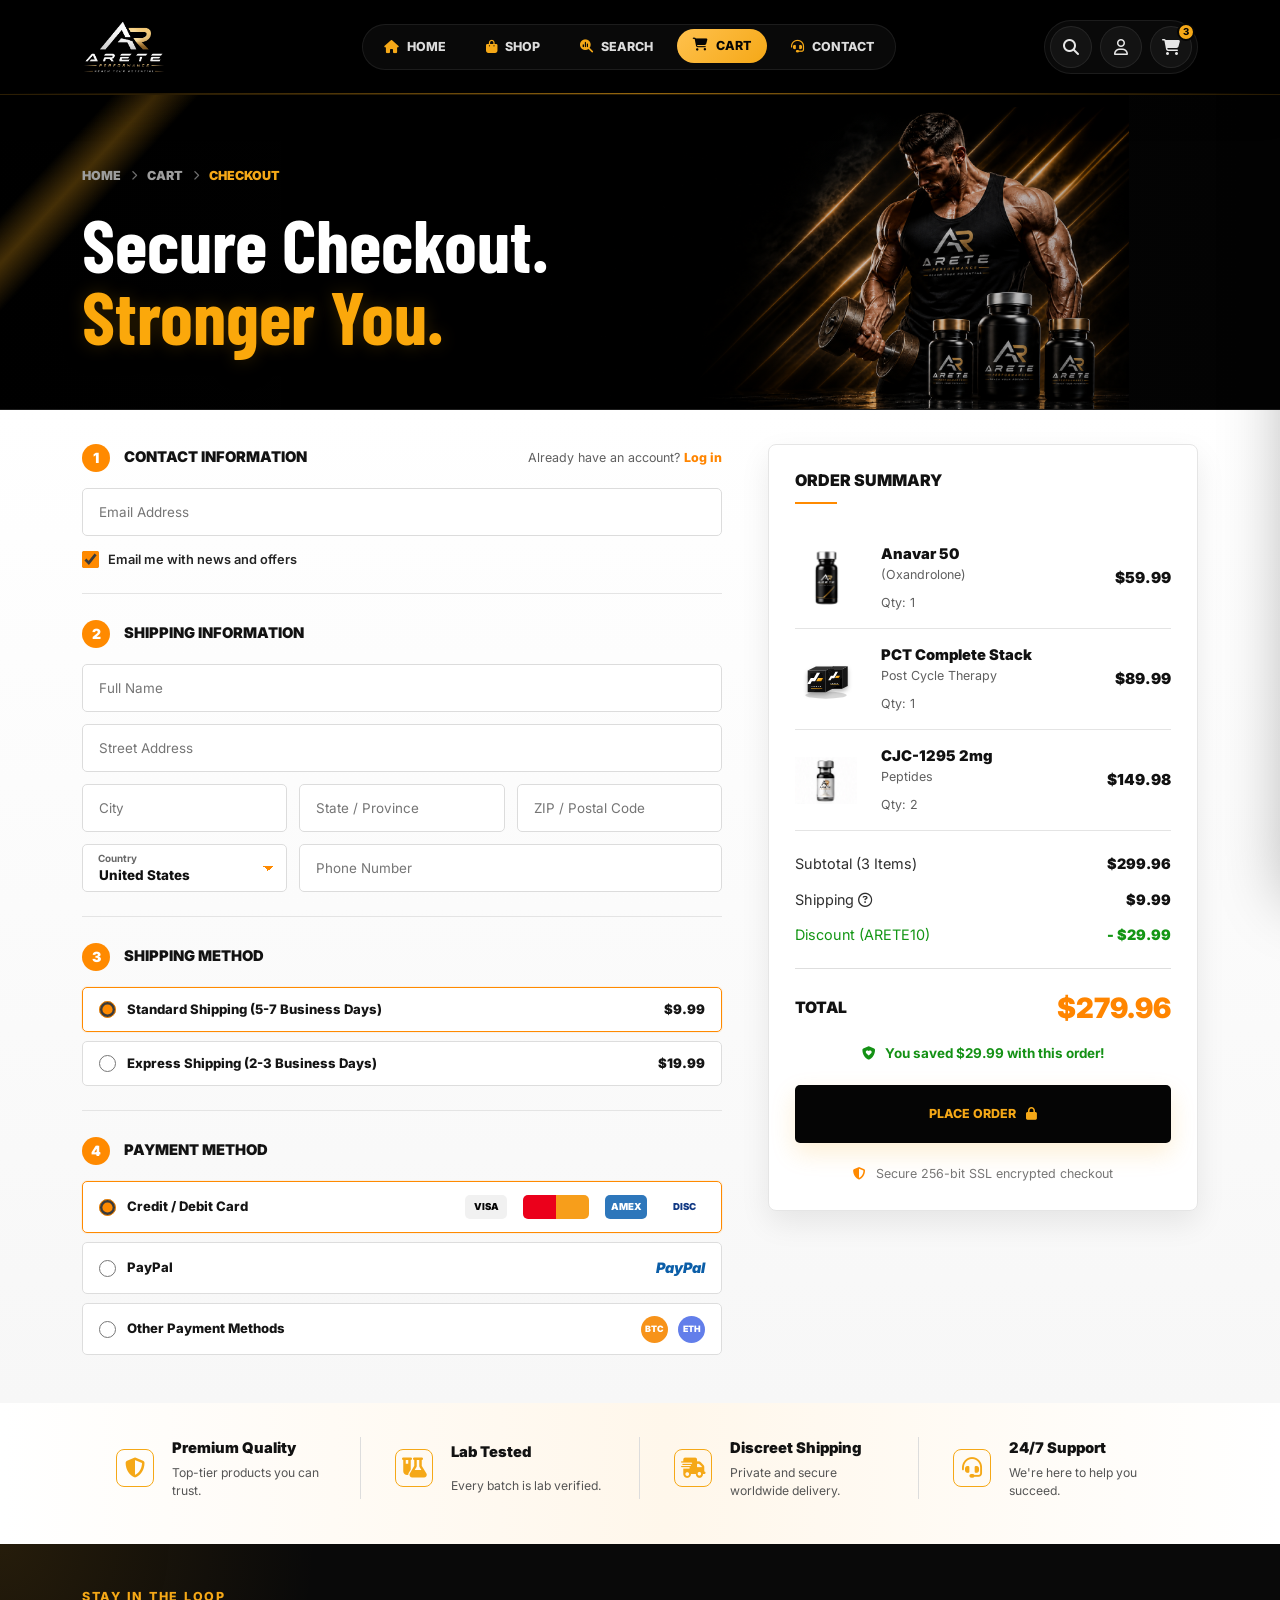
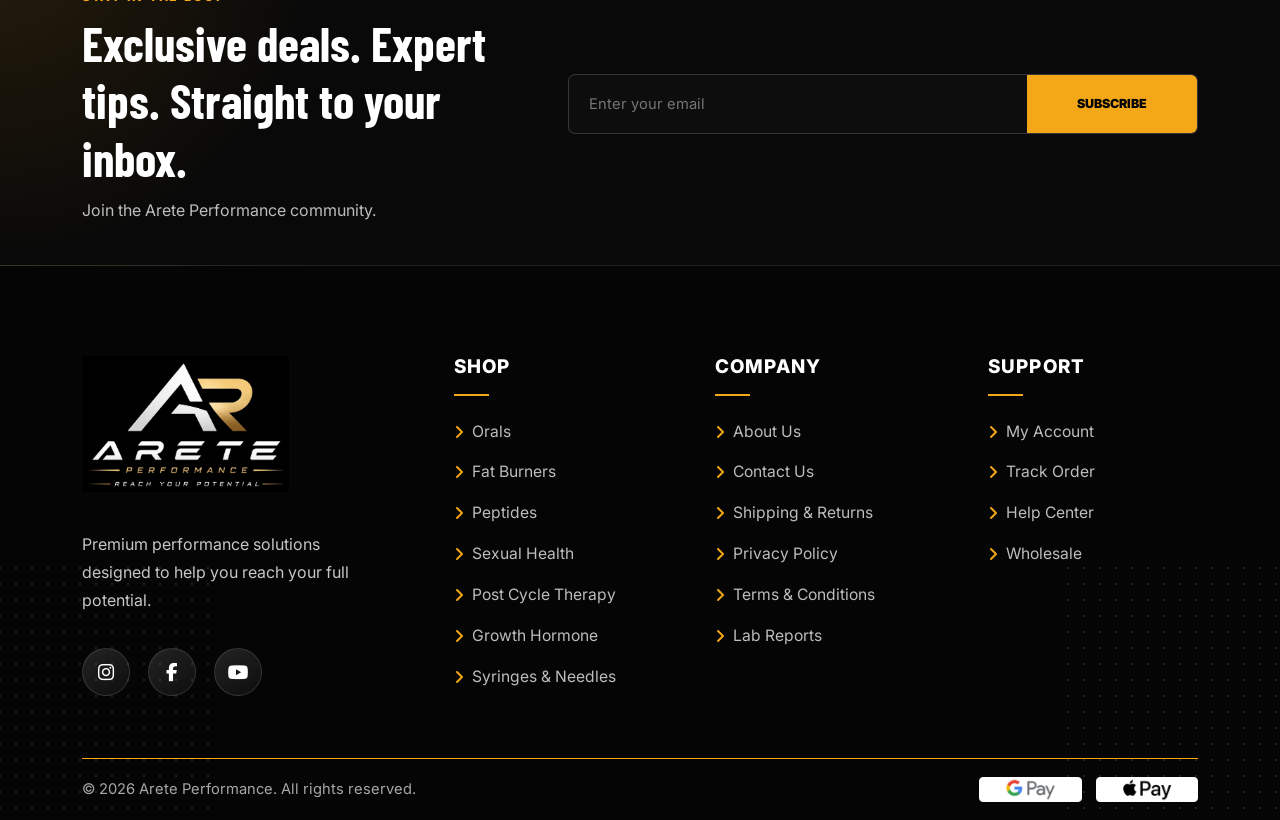
==== commit 6941f4db: "backup before execute 017" ====
--- a/checkout.html
+++ b/checkout.html
@@ -56,7 +56,7 @@
               <div class="checkout-step-head">
                 <span>1</span>
                 <h2>Contact Information</h2>
-                <p>Already have an account? <a href="#">Log in</a></p>
+                <p>Already have an account? <a href="my-cart.html">Log in</a></p>
               </div>
               <label class="visually-hidden" for="checkoutEmail">Email Address</label>
               <input id="checkoutEmail" type="email" placeholder="Email Address">
@@ -131,7 +131,7 @@
             </div>
             <div class="checkout-total"><span>Total</span><strong>$279.96</strong></div>
             <p class="checkout-savings"><i class="fa-solid fa-shield-heart"></i> You saved $29.99 with this order!</p>
-            <button class="btn btn-gold w-100" type="button">Place order <i class="fa-solid fa-lock"></i></button>
+            <button class="btn btn-gold w-100" type="button" data-go="order-success.html">Place order <i class="fa-solid fa-lock"></i></button>
             <p class="checkout-secure"><i class="fa-solid fa-shield-halved"></i> Secure 256-bit SSL encrypted checkout</p>
           </aside>
         </div>
@@ -171,21 +171,21 @@
     <div class="container">
       <div class="footer-main">
         <div class="footer-brand-block">
-          <a class="brand footer-brand" href="#home"><img src="assets/images/logo/logo.png" alt="Arete Performance"></a>
+          <a class="brand footer-brand" href="index.html#home"><img src="assets/images/logo/logo.png" alt="Arete Performance"></a>
           <p class="footer-copy">Premium performance solutions designed to help you reach your full potential.</p>
-          <div class="socials"><a href="#" aria-label="Instagram"><i class="fa-brands fa-instagram"></i></a><a href="#" aria-label="Facebook"><i class="fa-brands fa-facebook-f"></i></a><a href="#" aria-label="Youtube"><i class="fa-brands fa-youtube"></i></a></div>
+          <div class="socials"><a href="https://www.instagram.com/" target="_blank" rel="noopener" aria-label="Instagram"><i class="fa-brands fa-instagram"></i></a><a href="https://www.facebook.com/" target="_blank" rel="noopener" aria-label="Facebook"><i class="fa-brands fa-facebook-f"></i></a><a href="https://www.youtube.com/" target="_blank" rel="noopener" aria-label="Youtube"><i class="fa-brands fa-youtube"></i></a></div>
         </div>
         <div class="footer-links">
           <h3>Shop</h3>
-          <a href="#products">Orals</a><a href="#products">Fat Burners</a><a href="#products">Peptides</a><a href="#products">Sexual Health</a><a href="#products">Post Cycle Therapy</a><a href="#products">Growth Hormone</a><a href="#products">Syringes &amp; Needles</a>
+          <a href="shop.html#orals">Orals</a><a href="shop.html#fat-burners">Fat Burners</a><a href="shop.html#peptides">Peptides</a><a href="shop.html#sexual-health">Sexual Health</a><a href="shop.html#post-cycle-therapy">Post Cycle Therapy</a><a href="shop.html#hormones">Growth Hormone</a><a href="shop.html#syringes-needles">Syringes &amp; Needles</a>
         </div>
         <div class="footer-links">
           <h3>Company</h3>
-          <a href="#about">About Us</a><a href="#contact">Contact Us</a><a href="#">Shipping &amp; Returns</a><a href="#">Privacy Policy</a><a href="#">Terms &amp; Conditions</a><a href="#">Lab Reports</a>
+          <a href="index.html#about">About Us</a><a href="index.html#contact">Contact Us</a><a href="checkout.html">Shipping &amp; Returns</a><a href="index.html#contact">Privacy Policy</a><a href="index.html#contact">Terms &amp; Conditions</a><a href="product-detail.html#description">Lab Reports</a>
         </div>
         <div class="footer-links">
           <h3>Support</h3>
-          <a href="#">My Account</a><a href="#">Track Order</a><a href="#">Help Center</a><a href="#">Wholesale</a>
+          <a href="my-cart.html">My Account</a><a href="order-success.html#orderDetails">Track Order</a><a href="index.html#contact">Help Center</a><a href="shop.html">Wholesale</a>
         </div>
         <!-- <div class="footer-newsletter">
           <h3>Newsletter</h3>
--- a/assets/css/style.css
+++ b/assets/css/style.css
@@ -33,6 +33,12 @@
   width: 100%;
 }
 
+html,
+body {
+  max-width: 100%;
+  min-width: 0;
+}
+
 main section {
   position: relative;
 }
@@ -1195,11 +1201,6 @@
 .footer-assurance:hover {
   border-color: rgba(245, 168, 23, .42);
   background: rgba(245, 168, 23, .055);
-}
-
-.payment-badges span:hover {
-  transform: translateY(-3px);
-  box-shadow: 0 10px 18px rgba(0, 0, 0, .28);
 }
 
 .footer-newsletter>p {
@@ -3767,10 +3768,17 @@
   margin-top: 8px;
 }
 
+.secure-payment .payment-badges span.payment-image {
+  width: 118px;
+  height: 42px;
+  background: transparent;
+  border: 1px solid #00000045;
+  border-radius: 5px;
+}
+
 .product-benefit-strip,
 .product-info-card,
-.reviews-panel,
-.product-trust {
+.reviews-panel {
   background: var(--color-white);
   border: 1px solid #e1e1e1;
   border-radius: 8px;
@@ -4942,6 +4950,9 @@
 }
 
 @media (max-width: 767.98px) {
+  .hero {
+    background: var(--color-black) url("../images/banner/mobile/hero-mobile.png") center bottom/cover no-repeat;
+  }
   .section-space {
     padding: 52px 0;
   }
@@ -6111,6 +6122,9 @@
 }
 
 @media (max-width: 767.98px) {
+  .hero-content {
+    padding-top: 55px;
+  }
   .container {
     max-width: 100%;
     padding-right: 18px;
@@ -6331,16 +6345,13 @@
     background-size: auto 205px;
   }
 
-  .shop-newsletter .newsletter,
-  .search-form {
+  .shop-newsletter .newsletter {
     height: auto;
     flex-direction: column;
   }
 
   .shop-newsletter .newsletter input,
-  .shop-newsletter .newsletter button,
-  .search-form input,
-  .search-form button {
+  .shop-newsletter .newsletter button {
     width: 100%;
     min-height: 52px;
     border-radius: 6px;
@@ -6479,7 +6490,7 @@
   }
 
   .hero-content {
-    padding-top: 94px;
+    padding-top: 55px;
   }
 
   .shop-hero-inner {
@@ -6681,11 +6692,11 @@
 .search-page .site-header,
 .order-success-page .site-header,
 .product-detail-page .site-header {
-  background: #020202e3;
-  /* background: linear-gradient(180deg, rgba(3, 3, 3, .98), rgba(3, 3, 3, .92)); */
+  background: black;
+  /* background: linear-gradient(180deg, rgba(3, 3, 3, .98), rgba(3, 3, 3, .92));
   border-bottom-color: rgba(245, 168, 23, .24);
   box-shadow: 0 18px 42px rgba(0, 0, 0, .34);
-  backdrop-filter: blur(16px);
+  backdrop-filter: blur(16px); */
 }
 
 .site-header .navbar {
@@ -6827,12 +6838,25 @@
   }
 
   .site-header .navbar-collapse {
-    margin-top: 12px;
+    position: absolute;
+    top: calc(100% + 8px);
+    /* right: 12px;
+    left: 12px; */
+    right: 0px;
+    left: 0px;
+    z-index: 1050;
+    width: auto;
+    margin-top: 0;
     padding: 16px;
     background: linear-gradient(180deg, rgba(14, 14, 14, .98), rgba(3, 3, 3, .98));
     border: 1px solid rgba(245, 168, 23, .16);
-    border-radius: 12px;
+    /* border-radius: 12px; */
     box-shadow: 0 18px 38px rgba(0, 0, 0, .38);
+  }
+
+  .site-header .navbar-collapse.collapsing {
+    position: absolute;
+    overflow: hidden;
   }
 
   .site-header .navbar-nav {
@@ -6903,3 +6927,564 @@
     padding: 12px;
   }
 }
+
+/* Mobile full-width safety */
+main,
+.site-header,
+.site-footer,
+main section {
+  width: 100%;
+  max-width: 100%;
+}
+
+@media (max-width: 767.98px) {
+  html,
+  body {
+    width: 100%;
+    max-width: 100%;
+    overflow-x: hidden;
+  }
+
+  body {
+    position: relative;
+  }
+
+  .site-header,
+  main,
+  .hero,
+  .shop-hero,
+  .cart-hero,
+  .checkout-hero,
+  .search-hero,
+  .success-hero,
+  .categories,
+  .why-section,
+  .bestsellers,
+  .testimonials,
+  .shop-catalog,
+  .cart-main,
+  .checkout-main,
+  .search-results-page,
+  .success-main,
+  .product-detail-main,
+  .site-footer,
+  .shop-newsletter,
+  .shop-trust {
+    right: auto;
+    left: auto;
+    width: 100%;
+    max-width: 100%;
+    min-width: 0;
+    margin-right: 0;
+    margin-left: 0;
+  }
+
+  .site-header {
+    right: 0;
+    left: 0;
+    width: auto;
+  }
+
+  .container,
+  .container-fluid {
+    width: 100%;
+    max-width: 100%;
+    margin-right: auto;
+    margin-left: auto;
+  }
+
+  .row {
+    max-width: 100%;
+    margin-right: 0;
+    margin-left: 0;
+  }
+
+  .row > * {
+    min-width: 0;
+  }
+}
+
+/* Mobile search overlay */
+@media (max-width: 767.98px) {
+  .search-panel {
+    display: block;
+    padding: 72px 12px 14px;
+    overflow-y: auto;
+    background: rgba(0, 0, 0, .9);
+  }
+
+  .search-close {
+    top: 14px;
+    right: 14px;
+  }
+
+  .search-box {
+    width: 100%;
+    max-width: 520px;
+    margin: 0 auto;
+    padding: 18px;
+    border-top-width: 3px;
+    border-radius: 10px;
+    box-shadow: 0 18px 48px rgba(0, 0, 0, .35);
+  }
+
+  .search-form {
+    display: grid;
+    grid-template-columns: minmax(0, 1fr) 54px;
+    gap: 8px;
+    align-items: stretch;
+  }
+
+  .search-form input {
+    width: 100%;
+    min-height: 54px;
+    padding: 0 14px;
+    font-size: .95rem;
+    border-radius: 7px;
+  }
+
+  .search-form button {
+    width: 54px;
+    min-width: 54px;
+    min-height: 54px;
+    border-radius: 7px;
+  }
+
+  .search-results {
+    max-height: calc(100vh - 236px);
+    margin-top: 14px;
+    padding-right: 2px;
+    overflow-y: auto;
+  }
+
+  .search-result {
+    gap: 12px;
+    padding: 11px;
+    border-radius: 9px;
+  }
+
+  .search-result img {
+    width: 44px;
+    min-width: 44px;
+    height: 52px;
+  }
+
+  .search-result strong {
+    font-size: .92rem;
+    line-height: 1.2;
+  }
+
+  .search-result small {
+    margin-top: 3px;
+    font-size: .72rem;
+    line-height: 1.25;
+  }
+
+  .search-result button {
+    min-width: 38px;
+    width: 38px;
+    height: 38px;
+    font-size: .9rem;
+  }
+}
+
+@media (max-width: 420px) {
+  .search-panel {
+    padding-right: 10px;
+    padding-left: 10px;
+  }
+
+  .search-box {
+    padding: 16px;
+  }
+
+  .search-form {
+    grid-template-columns: minmax(0, 1fr) 50px;
+  }
+
+  .search-form input,
+  .search-form button {
+    min-height: 50px;
+  }
+
+  .search-form button {
+    width: 50px;
+    min-width: 50px;
+  }
+
+  .search-results {
+    max-height: calc(100vh - 222px);
+  }
+}
+
+/* Product detail interactions */
+.product-detail-page .product-thumbs button,
+.product-detail-page .product-main-image,
+.product-detail-page .product-actions .btn,
+.product-detail-page .cart-stepper button,
+.product-detail-page .lab-report button,
+.product-detail-page .related-card button,
+.product-detail-page .product-benefit-strip > div,
+.product-detail-page .description-assurance > div,
+.product-detail-page .benefit-list > div,
+.product-detail-page .dosage-steps > div,
+.product-detail-page .ingredient-certifications > div,
+.product-detail-page .review-card,
+.product-detail-page .faq-list details,
+.product-detail-page .shop-trust-grid > div {
+  transition: transform .28s ease, border-color .28s ease, box-shadow .28s ease, background .28s ease, color .28s ease, opacity .28s ease;
+}
+
+.product-detail-page .product-thumbs button,
+.product-detail-page .product-main-image,
+.product-detail-page .lab-report button,
+.product-detail-page .related-card,
+.product-detail-page .product-benefit-strip > div,
+.product-detail-page .description-assurance > div,
+.product-detail-page .benefit-list > div,
+.product-detail-page .dosage-steps > div,
+.product-detail-page .ingredient-certifications > div,
+.product-detail-page .review-card,
+.product-detail-page .faq-list summary,
+.product-detail-page .shop-trust-grid > div {
+  cursor: pointer;
+}
+
+.product-detail-page .product-thumbs button:hover,
+.product-detail-page .product-thumbs button:focus-visible {
+  transform: translateY(-4px) scale(1.04);
+  border-color: var(--color-primary);
+  box-shadow: 0 14px 28px rgba(245, 168, 23, .18);
+  outline: 0;
+}
+
+.product-detail-page .product-thumbs button.active {
+  box-shadow: 0 16px 34px rgba(245, 168, 23, .22);
+}
+
+.product-detail-page .product-main-image {
+  transform-style: preserve-3d;
+}
+
+.product-detail-page .product-main-image::after {
+  content: "";
+  position: absolute;
+  inset: 0;
+  z-index: 1;
+  pointer-events: none;
+  background: linear-gradient(115deg, transparent 18%, rgba(255, 255, 255, .16) 44%, transparent 62%);
+  opacity: 0;
+  transform: translateX(-60%);
+}
+
+.product-detail-page .product-main-image:hover::after {
+  animation: detailImageShine 1.15s ease;
+}
+
+.product-detail-page .product-main-image.is-zoomed > img {
+  transform: scale(1.22) rotate(-2deg);
+}
+
+.product-detail-page .product-main-image > img,
+.product-detail-page .related-card img {
+  transition: transform .32s ease, opacity .32s ease, filter .32s ease;
+}
+
+.product-detail-page .product-main-image.is-zoomed figcaption {
+  background: rgba(245, 168, 23, .88);
+  color: #080808;
+}
+
+.product-detail-page .product-main-image.is-swapping > img {
+  animation: detailImageSwap .36s ease;
+}
+
+.product-detail-page .product-actions .btn:hover,
+.product-detail-page .lab-report button:hover,
+.product-detail-page .related-card button:hover,
+.product-detail-page .cart-stepper button:hover {
+  transform: translateY(-2px);
+  box-shadow: 0 14px 30px rgba(245, 168, 23, .22);
+}
+
+.product-detail-page .product-actions .btn:active,
+.product-detail-page .lab-report button:active,
+.product-detail-page .related-card button:active,
+.product-detail-page .cart-stepper button:active {
+  transform: translateY(0) scale(.96);
+}
+
+.testimonial-stats > div:hover i,
+.product-benefit-strip > div:hover i,
+.description-assurance > div:hover i,
+.benefit-list > div:hover i,
+.dosage-steps > div:hover i,
+.ingredient-certifications > div:hover i,
+.shop-trust-grid > div:hover i {
+  animation: detailIconPop .55s ease;
+}
+
+.product-detail-page .related-card {
+  transition: transform .28s ease, border-color .28s ease, box-shadow .28s ease, background .28s ease;
+}
+
+.product-detail-page .related-card:hover {
+  transform: translateY(-7px);
+  border-color: rgba(245, 168, 23, .62);
+  background: linear-gradient(145deg, rgba(245, 168, 23, .14), rgba(255, 255, 255, .05));
+  box-shadow: 0 22px 42px rgba(0, 0, 0, .24);
+}
+
+.product-detail-page .related-card:hover img {
+  animation: detailProductFloat .85s ease;
+}
+
+.product-detail-page .faq-list details[open] {
+  border-color: rgba(245, 168, 23, .44);
+  box-shadow: 0 12px 26px rgba(245, 168, 23, .12);
+}
+
+.product-detail-page .is-tapped {
+  animation: detailTapPulse .5s ease;
+}
+
+.product-detail-page .product-tabs a {
+  transition: transform .24s ease, box-shadow .24s ease, background .24s ease, color .24s ease;
+}
+
+.product-detail-page .product-tabs a:hover,
+.product-detail-page .product-tabs a:focus-visible {
+  transform: translateY(-2px);
+  box-shadow: 0 10px 22px rgba(245, 168, 23, .16);
+}
+
+@keyframes detailImageShine {
+  0% {
+    opacity: 0;
+    transform: translateX(-70%);
+  }
+
+  35% {
+    opacity: 1;
+  }
+
+  100% {
+    opacity: 0;
+    transform: translateX(70%);
+  }
+}
+
+@keyframes detailImageSwap {
+  0% {
+    opacity: .35;
+    transform: translateY(16px) scale(.94);
+  }
+
+  100% {
+    opacity: 1;
+    transform: translateY(0) scale(1);
+  }
+}
+
+@keyframes detailIconPop {
+  0%,
+  100% {
+    transform: scale(1);
+  }
+
+  45% {
+    transform: scale(1.18) rotate(-8deg);
+  }
+}
+
+@keyframes detailProductFloat {
+  0%,
+  100% {
+    transform: translateY(0);
+  }
+
+  50% {
+    transform: translateY(-8px) rotate(2deg);
+  }
+}
+
+@keyframes detailTapPulse {
+  0%,
+  100% {
+    transform: translateY(-5px) scale(1);
+  }
+
+  45% {
+    transform: translateY(-5px) scale(1.025);
+  }
+}
+
+@media (prefers-reduced-motion: reduce) {
+  .product-detail-page .product-main-image:hover::after,
+  .product-detail-page .product-main-image.is-swapping > img,
+  .product-detail-page .product-benefit-strip > div:hover i,
+  .product-detail-page .description-assurance > div:hover i,
+  .product-detail-page .benefit-list > div:hover i,
+  .product-detail-page .dosage-steps > div:hover i,
+  .product-detail-page .ingredient-certifications > div:hover i,
+  .product-detail-page .shop-trust-grid > div:hover i,
+  .product-detail-page .related-card:hover img,
+  .product-detail-page .is-tapped {
+    animation: none;
+  }
+}
+
+/* Site-wide CTA polish */
+button,
+.btn,
+.category-card,
+.product-card,
+.shop-product-card,
+.related-card {
+  cursor: pointer;
+}
+
+.btn,
+button:not(.navbar-toggler):not(.panel-close):not(.slider-arrow):not(.testimonial-nav) {
+  transition: transform .24s ease, box-shadow .24s ease, border-color .24s ease, background .24s ease, color .24s ease, filter .24s ease;
+}
+
+.btn:hover,
+button:not(.navbar-toggler):not(.panel-close):not(.slider-arrow):not(.testimonial-nav):hover {
+  transform: translateY(-2px);
+}
+
+.btn:focus-visible,
+button:focus-visible,
+a:focus-visible {
+  outline: 2px solid var(--color-primary);
+  outline-offset: 3px;
+}
+
+.btn:active,
+button:not(.navbar-toggler):not(.panel-close):not(.slider-arrow):not(.testimonial-nav):active {
+  transform: translateY(0) scale(.97);
+}
+
+.btn-gold,
+.buy-now-btn {
+  position: relative;
+  overflow: hidden;
+}
+
+.btn-gold::after,
+.buy-now-btn::after {
+  content: "";
+  position: absolute;
+  inset: 0;
+  pointer-events: none;
+  background: linear-gradient(115deg, transparent 8%, rgba(255, 255, 255, .4) 48%, transparent 62%);
+  opacity: 0;
+  transform: translateX(-110%);
+  transition: transform .65s ease, opacity .28s ease;
+}
+
+.btn-gold:hover::after,
+.buy-now-btn:hover::after {
+  opacity: 1;
+  transform: translateX(110%);
+}
+
+.btn-gold > *,
+.buy-now-btn > * {
+  position: relative;
+  z-index: 1;
+}
+
+.product-card,
+.shop-product-card,
+.category-card,
+.related-card {
+  outline: 0;
+}
+
+.product-card:hover,
+.shop-product-card:hover,
+.category-card:hover,
+.related-card:hover {
+  border-color: rgba(245, 168, 23, .55);
+}
+
+.product-card:focus-visible,
+.shop-product-card:focus-visible,
+.category-card:focus-visible,
+.related-card:focus-visible {
+  box-shadow: 0 0 0 3px rgba(245, 168, 23, .24), var(--shadow);
+}
+
+/* Cleaner one-line hero headline animation */
+.hero h1 {
+  max-width: none;
+  white-space: nowrap;
+  letter-spacing: -.035em;
+}
+
+.hero h1 span {
+  display: inline;
+  margin-left: .12em;
+}
+
+.hero::after {
+  inset: 0;
+  background: linear-gradient(105deg, transparent 0 43%, rgba(245, 168, 23, .08) 46%, rgba(255, 193, 77, .7) 48%, rgba(245, 168, 23, .1) 50%, transparent 54% 100%);
+  transform: translate3d(-70%, 0, 0) skewX(-10deg);
+  animation: heroRibbonSweep 7.2s cubic-bezier(.6, 0, .24, 1) infinite;
+}
+
+.hero .reveal-up {
+  animation-duration: .78s;
+}
+
+.hero h1.reveal-up {
+  animation-name: heroTitleSlide;
+}
+
+@keyframes heroRibbonSweep {
+  0%,
+  34% {
+    opacity: 0;
+    transform: translate3d(-70%, 0, 0) skewX(-10deg);
+  }
+
+  48% {
+    opacity: .9;
+  }
+
+  74%,
+  100% {
+    opacity: 0;
+    transform: translate3d(70%, 0, 0) skewX(-10deg);
+  }
+}
+
+@keyframes heroTitleSlide {
+  from {
+    opacity: 0;
+    filter: blur(4px);
+    transform: translate3d(-18px, 22px, 0) scale(.98);
+  }
+
+  to {
+    opacity: 1;
+    filter: blur(0);
+    transform: translate3d(0, 0, 0) scale(1);
+  }
+}
+
+@media (max-width: 767.98px) {
+  .hero h1 {
+    font-size: clamp(2.25rem, 10.4vw, 3.8rem);
+    line-height: .9;
+  }
+}
+
+@media (max-width: 360px) {
+  .hero h1 {
+    font-size: 2.05rem;
+  }
+}
